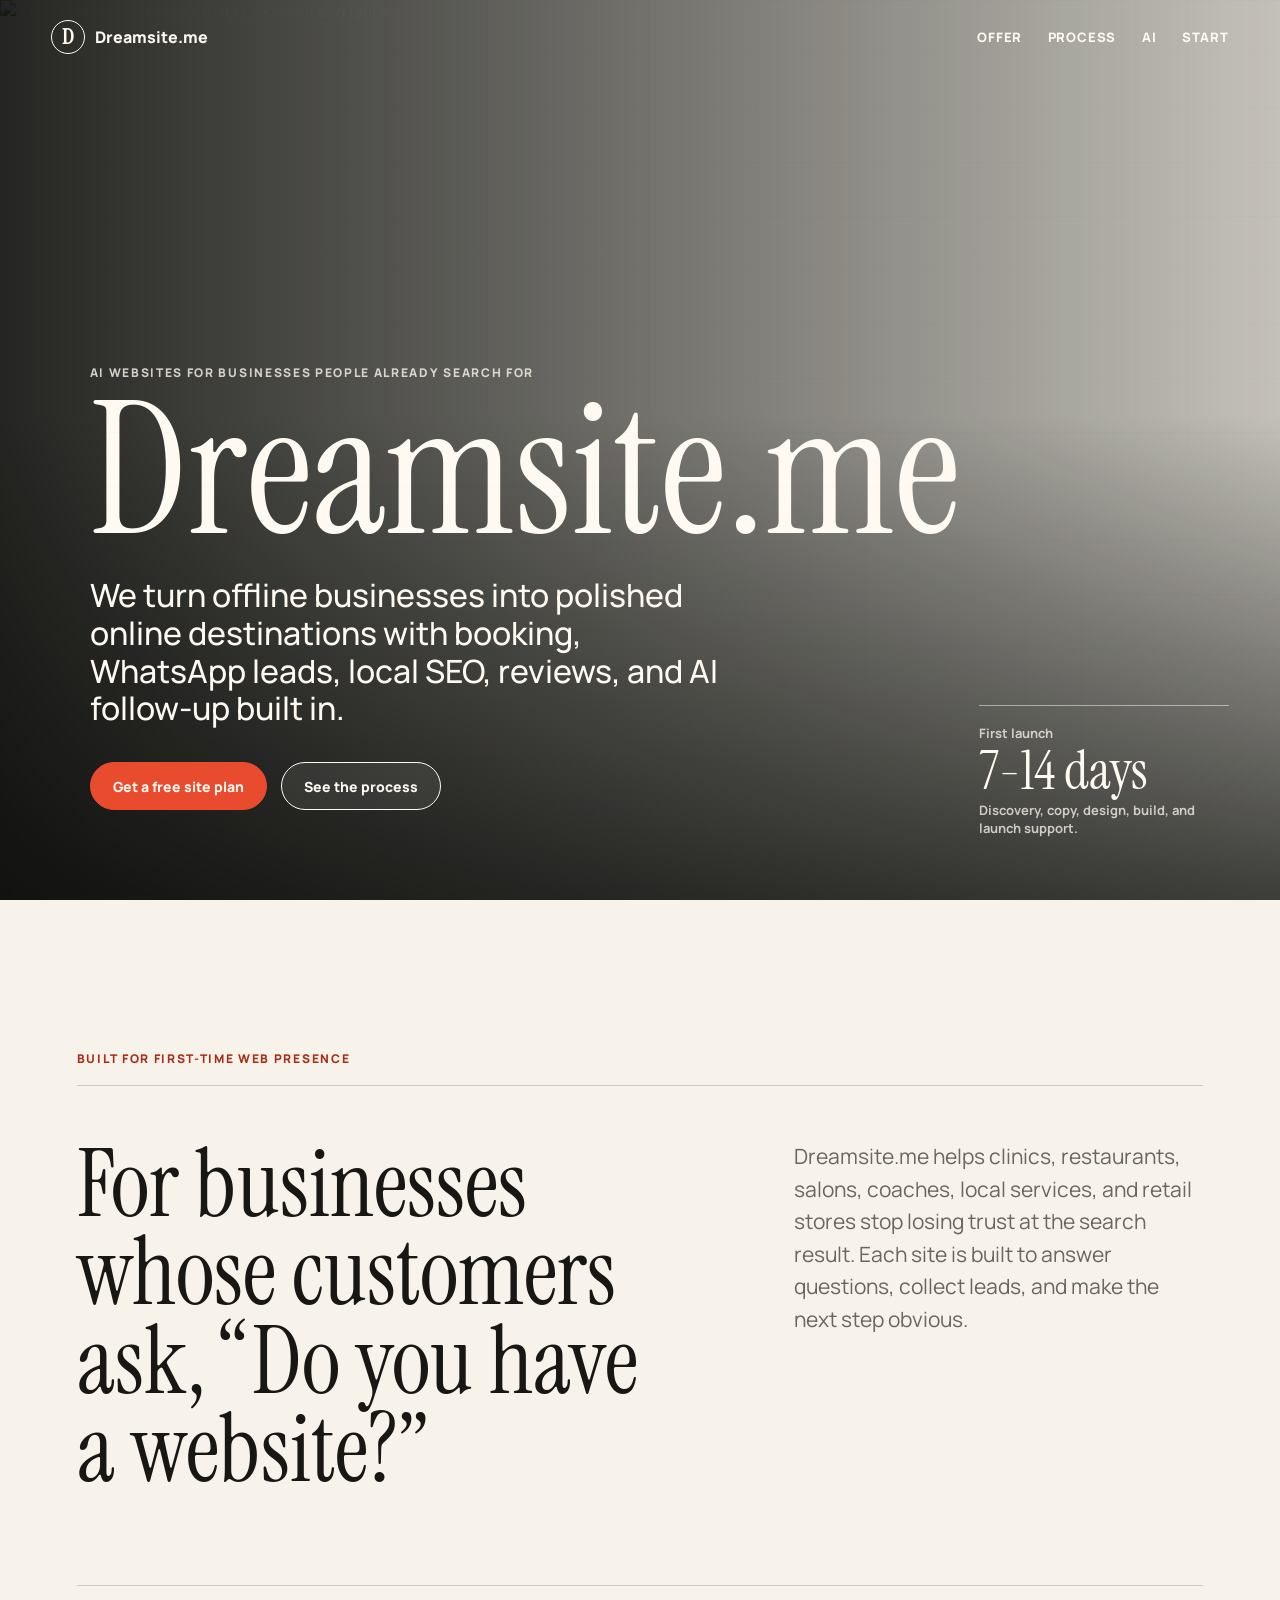
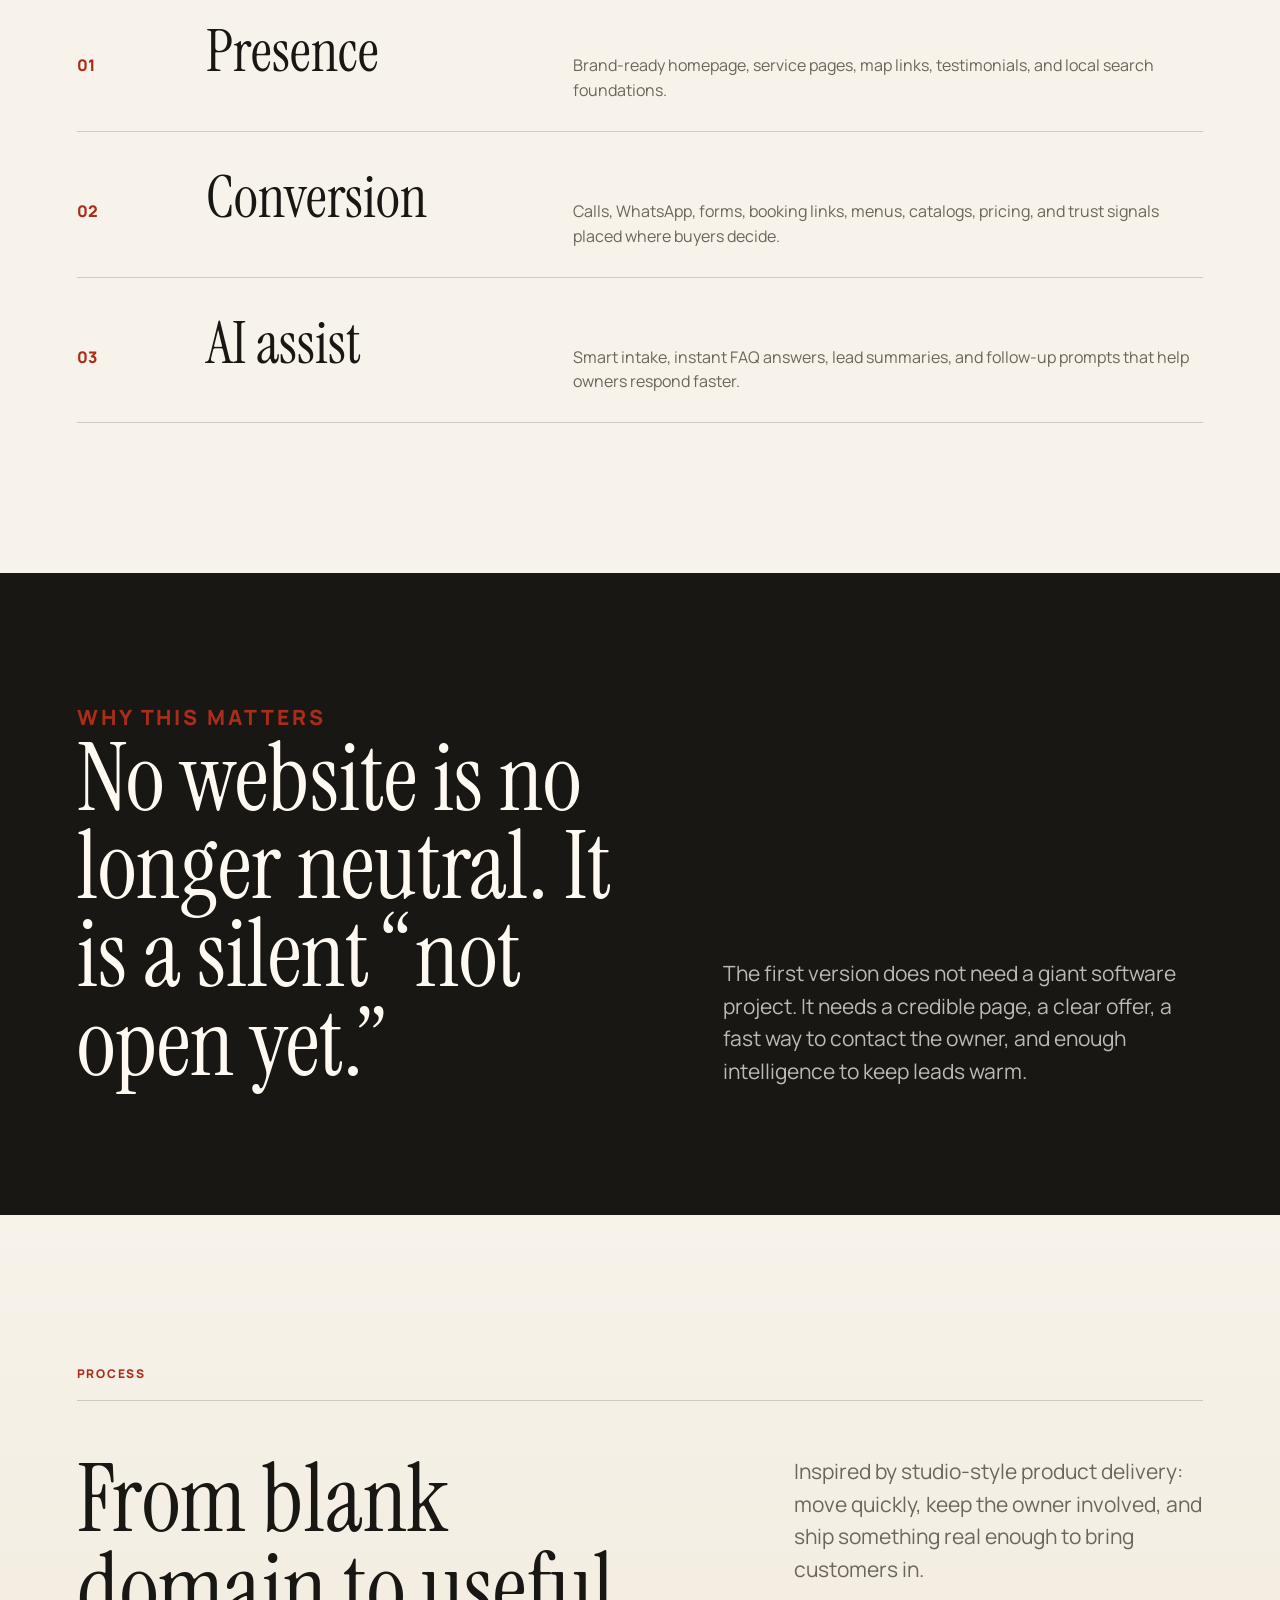
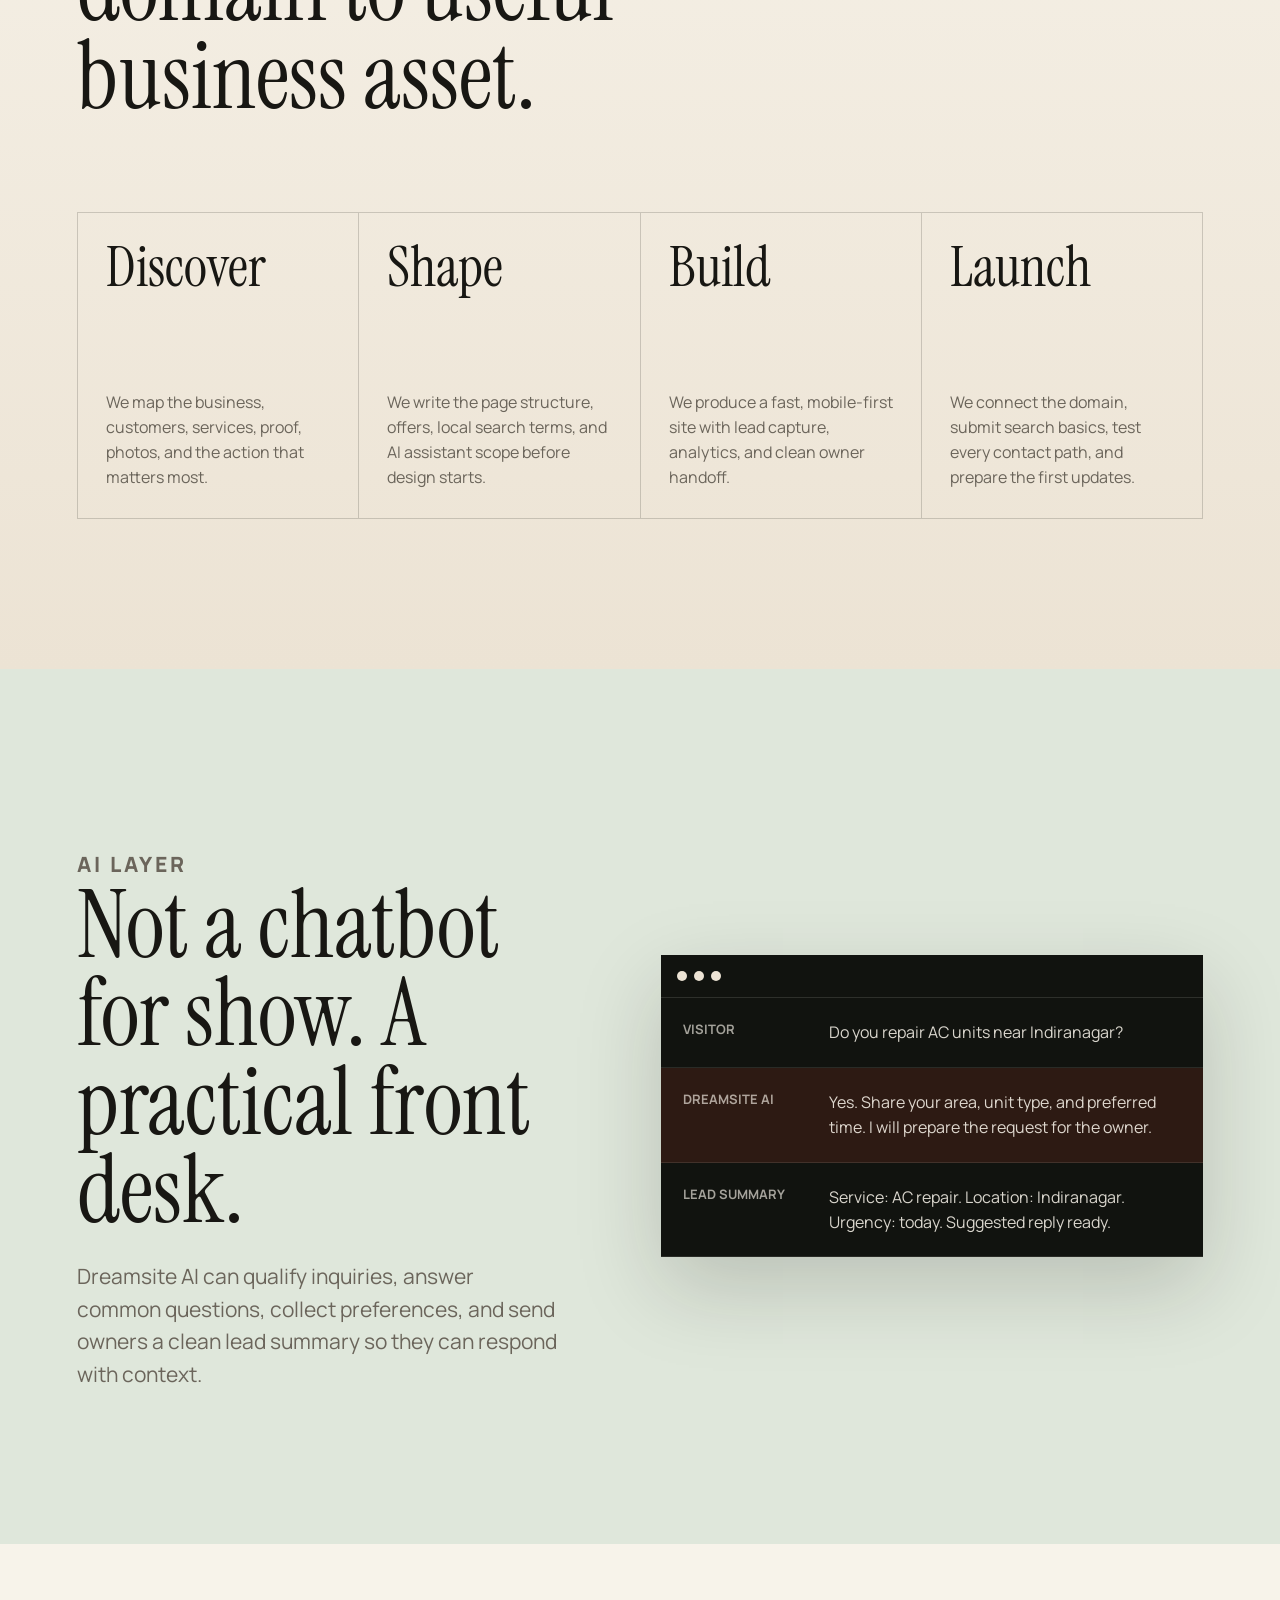
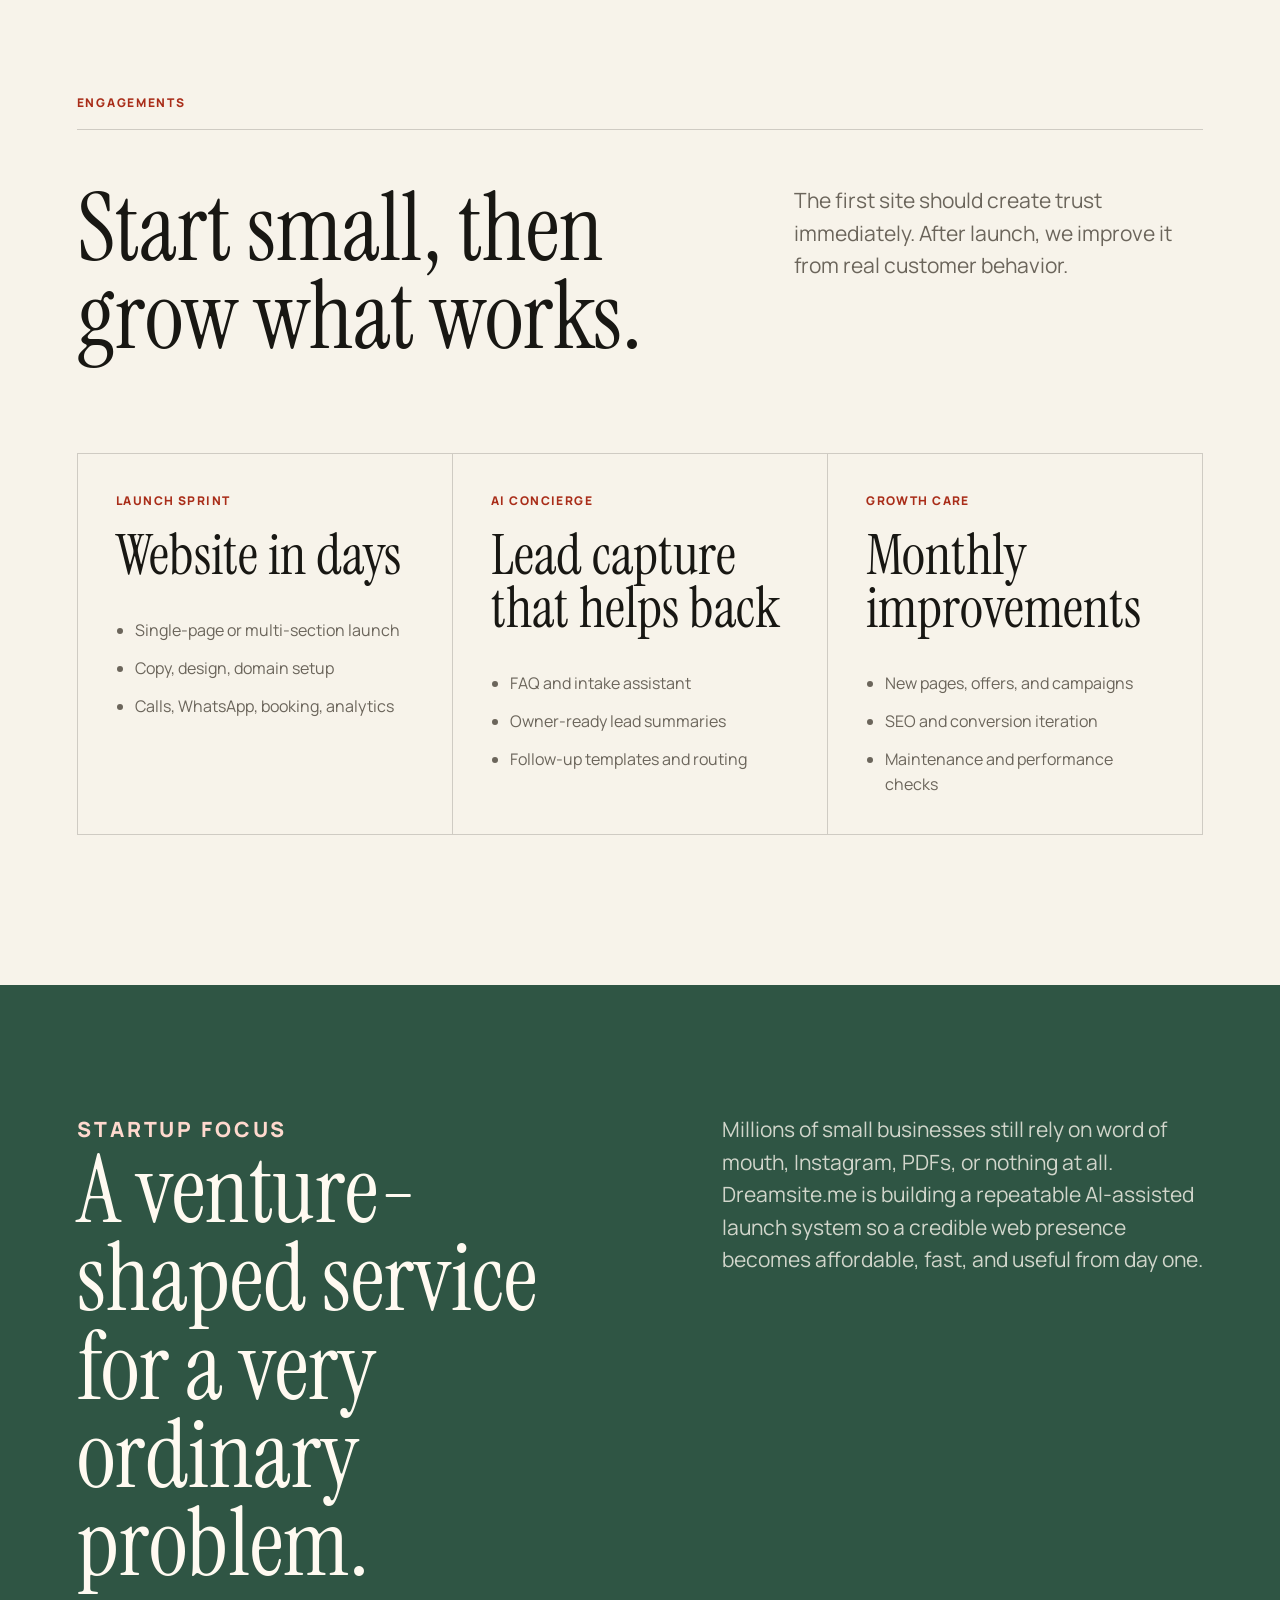
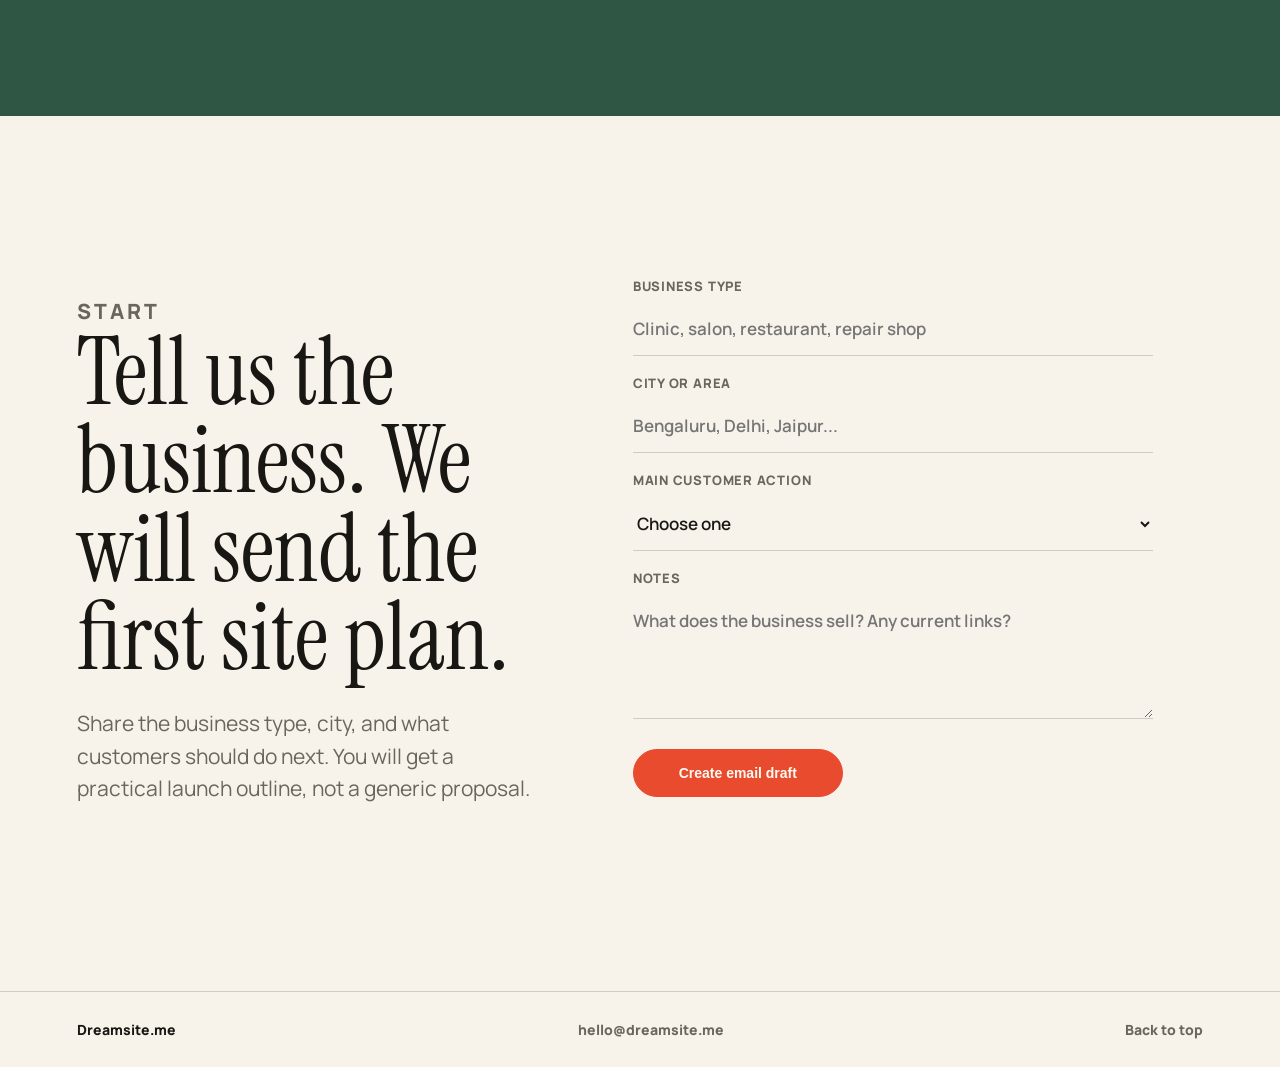
==== index.html @ f6f577bb "Launch Dreamsite landing page" ====
<!doctype html>
<html lang="en">
  <head>
    <meta charset="utf-8">
    <meta name="viewport" content="width=device-width, initial-scale=1">
    <title>Dreamsite.me | AI-powered websites for offline businesses</title>
    <meta
      name="description"
      content="Dreamsite.me builds AI-powered websites for businesses with no online presence: booking, WhatsApp leads, reviews, catalogs, local SEO, and smart follow-up."
    >
    <meta name="theme-color" content="#f7f3ea">
    <meta property="og:title" content="Dreamsite.me | AI-powered websites for offline businesses">
    <meta
      property="og:description"
      content="Launch a professional web presence with AI-assisted lead capture, local SEO, and conversion-ready pages."
    >
    <meta property="og:type" content="website">
    <meta property="og:url" content="https://dreamsite.me/">
    <link rel="canonical" href="https://dreamsite.me/">
    <link rel="preconnect" href="https://fonts.googleapis.com">
    <link rel="preconnect" href="https://fonts.gstatic.com" crossorigin>
    <link
      href="https://fonts.googleapis.com/css2?family=Instrument+Serif:ital@0;1&family=Manrope:wght@400;500;600;700;800&display=swap"
      rel="stylesheet"
    >
    <script>document.documentElement.classList.add("has-js");</script>
    <link rel="stylesheet" href="styles.css">
  </head>
  <body>
    <div class="scroll-meter" aria-hidden="true"></div>

    <header class="site-header" aria-label="Primary navigation">
      <a class="brand-mark" href="#top" aria-label="Dreamsite.me home">
        <span class="brand-symbol">D</span>
        <span>Dreamsite.me</span>
      </a>
      <nav class="nav-links" aria-label="Main">
        <a href="#offer">Offer</a>
        <a href="#process">Process</a>
        <a href="#ai">AI</a>
        <a href="#contact">Start</a>
      </nav>
    </header>

    <main id="top">
      <section class="hero" aria-labelledby="hero-title">
        <img
          class="hero-image"
          src="https://images.unsplash.com/photo-1556761175-b413da4baf72?auto=format&fit=crop&w=2200&q=82"
          alt="A business team reviewing work together at a table"
        >
        <div class="hero-shade" aria-hidden="true"></div>
        <div class="hero-content reveal">
          <p class="eyebrow">AI websites for businesses people already search for</p>
          <h1 id="hero-title">Dreamsite.me</h1>
          <p class="hero-copy">
            We turn offline businesses into polished online destinations with booking, WhatsApp leads,
            local SEO, reviews, and AI follow-up built in.
          </p>
          <div class="hero-actions" aria-label="Primary actions">
            <a class="button button-primary" href="#contact">Get a free site plan</a>
            <a class="button button-ghost" href="#process">See the process</a>
          </div>
        </div>
        <aside class="hero-note reveal" aria-label="Dreamsite launch promise">
          <span>First launch</span>
          <strong>7-14 days</strong>
          <small>Discovery, copy, design, build, and launch support.</small>
        </aside>
      </section>

      <section class="intro-section section-pad" id="offer" aria-labelledby="offer-title">
        <div class="section-kicker">Built for first-time web presence</div>
        <div class="split-copy">
          <h2 id="offer-title">For businesses whose customers ask, “Do you have a website?”</h2>
          <p>
            Dreamsite.me helps clinics, restaurants, salons, coaches, local services, and retail stores
            stop losing trust at the search result. Each site is built to answer questions, collect leads,
            and make the next step obvious.
          </p>
        </div>
        <div class="offer-list" aria-label="What Dreamsite ships">
          <article class="offer-row reveal">
            <span>01</span>
            <h3>Presence</h3>
            <p>Brand-ready homepage, service pages, map links, testimonials, and local search foundations.</p>
          </article>
          <article class="offer-row reveal">
            <span>02</span>
            <h3>Conversion</h3>
            <p>Calls, WhatsApp, forms, booking links, menus, catalogs, pricing, and trust signals placed where buyers decide.</p>
          </article>
          <article class="offer-row reveal">
            <span>03</span>
            <h3>AI assist</h3>
            <p>Smart intake, instant FAQ answers, lead summaries, and follow-up prompts that help owners respond faster.</p>
          </article>
        </div>
      </section>

      <section class="proof-band" aria-labelledby="proof-title">
        <div>
          <p class="eyebrow dark">Why this matters</p>
          <h2 id="proof-title">No website is no longer neutral. It is a silent “not open yet.”</h2>
        </div>
        <p>
          The first version does not need a giant software project. It needs a credible page,
          a clear offer, a fast way to contact the owner, and enough intelligence to keep leads warm.
        </p>
      </section>

      <section class="section-pad process-section" id="process" aria-labelledby="process-title">
        <div class="section-kicker">Process</div>
        <div class="split-copy">
          <h2 id="process-title">From blank domain to useful business asset.</h2>
          <p>
            Inspired by studio-style product delivery: move quickly, keep the owner involved,
            and ship something real enough to bring customers in.
          </p>
        </div>
        <ol class="process-list">
          <li class="reveal">
            <span>Discover</span>
            <p>We map the business, customers, services, proof, photos, and the action that matters most.</p>
          </li>
          <li class="reveal">
            <span>Shape</span>
            <p>We write the page structure, offers, local search terms, and AI assistant scope before design starts.</p>
          </li>
          <li class="reveal">
            <span>Build</span>
            <p>We produce a fast, mobile-first site with lead capture, analytics, and clean owner handoff.</p>
          </li>
          <li class="reveal">
            <span>Launch</span>
            <p>We connect the domain, submit search basics, test every contact path, and prepare the first updates.</p>
          </li>
        </ol>
      </section>

      <section class="ai-section" id="ai" aria-labelledby="ai-title">
        <div class="ai-copy reveal">
          <p class="section-kicker">AI layer</p>
          <h2 id="ai-title">Not a chatbot for show. A practical front desk.</h2>
          <p>
            Dreamsite AI can qualify inquiries, answer common questions, collect preferences,
            and send owners a clean lead summary so they can respond with context.
          </p>
        </div>
        <div class="console reveal" aria-label="Example AI intake transcript">
          <div class="console-top">
            <span></span>
            <span></span>
            <span></span>
          </div>
          <div class="console-line">
            <b>Visitor</b>
            <p>Do you repair AC units near Indiranagar?</p>
          </div>
          <div class="console-line accent">
            <b>Dreamsite AI</b>
            <p>Yes. Share your area, unit type, and preferred time. I will prepare the request for the owner.</p>
          </div>
          <div class="console-line">
            <b>Lead summary</b>
            <p>Service: AC repair. Location: Indiranagar. Urgency: today. Suggested reply ready.</p>
          </div>
        </div>
      </section>

      <section class="section-pad plans-section" aria-labelledby="plans-title">
        <div class="section-kicker">Engagements</div>
        <div class="split-copy">
          <h2 id="plans-title">Start small, then grow what works.</h2>
          <p>
            The first site should create trust immediately. After launch, we improve it from real customer behavior.
          </p>
        </div>
        <div class="plan-rails">
          <article class="plan reveal">
            <p>Launch Sprint</p>
            <h3>Website in days</h3>
            <ul>
              <li>Single-page or multi-section launch</li>
              <li>Copy, design, domain setup</li>
              <li>Calls, WhatsApp, booking, analytics</li>
            </ul>
          </article>
          <article class="plan reveal">
            <p>AI Concierge</p>
            <h3>Lead capture that helps back</h3>
            <ul>
              <li>FAQ and intake assistant</li>
              <li>Owner-ready lead summaries</li>
              <li>Follow-up templates and routing</li>
            </ul>
          </article>
          <article class="plan reveal">
            <p>Growth Care</p>
            <h3>Monthly improvements</h3>
            <ul>
              <li>New pages, offers, and campaigns</li>
              <li>SEO and conversion iteration</li>
              <li>Maintenance and performance checks</li>
            </ul>
          </article>
        </div>
      </section>

      <section class="founder-note" aria-labelledby="founder-title">
        <div>
          <p class="section-kicker">Startup focus</p>
          <h2 id="founder-title">A venture-shaped service for a very ordinary problem.</h2>
        </div>
        <p>
          Millions of small businesses still rely on word of mouth, Instagram, PDFs, or nothing at all.
          Dreamsite.me is building a repeatable AI-assisted launch system so a credible web presence becomes
          affordable, fast, and useful from day one.
        </p>
      </section>

      <section class="contact-section" id="contact" aria-labelledby="contact-title">
        <div class="contact-copy reveal">
          <p class="section-kicker">Start</p>
          <h2 id="contact-title">Tell us the business. We will send the first site plan.</h2>
          <p>
            Share the business type, city, and what customers should do next. You will get a practical launch outline,
            not a generic proposal.
          </p>
        </div>
        <form class="lead-form reveal" id="lead-form">
          <label>
            Business type
            <input name="business" type="text" placeholder="Clinic, salon, restaurant, repair shop" required>
          </label>
          <label>
            City or area
            <input name="location" type="text" placeholder="Bengaluru, Delhi, Jaipur..." required>
          </label>
          <label>
            Main customer action
            <select name="action" required>
              <option value="">Choose one</option>
              <option>Call the business</option>
              <option>Send a WhatsApp inquiry</option>
              <option>Book an appointment</option>
              <option>Browse products or menu</option>
              <option>Ask questions through AI intake</option>
            </select>
          </label>
          <label>
            Notes
            <textarea name="notes" rows="4" placeholder="What does the business sell? Any current links?"></textarea>
          </label>
          <button class="button button-primary" type="submit">Create email draft</button>
          <p class="form-note" id="form-note" role="status" aria-live="polite"></p>
        </form>
      </section>
    </main>

    <footer class="site-footer">
      <p>Dreamsite.me</p>
      <a href="mailto:hello@dreamsite.me">hello@dreamsite.me</a>
      <a href="#top">Back to top</a>
    </footer>

    <script type="application/ld+json">
      {
        "@context": "https://schema.org",
        "@type": "ProfessionalService",
        "name": "Dreamsite.me",
        "url": "https://dreamsite.me/",
        "description": "AI-powered websites for businesses with no online presence.",
        "areaServed": "Worldwide",
        "serviceType": "Website design, AI lead capture, local SEO"
      }
    </script>
    <script src="script.js"></script>
  </body>
</html>
---- styles.css ----
:root {
  --paper: #f7f3ea;
  --paper-deep: #ece3d4;
  --ink: #181713;
  --muted: #6b655b;
  --line: rgba(24, 23, 19, 0.18);
  --accent: #e94b2f;
  --accent-dark: #a92d19;
  --moss: #2f5544;
  --white: #fffaf1;
  --shadow: 0 30px 80px rgba(24, 23, 19, 0.18);
  --serif: "Instrument Serif", Georgia, serif;
  --sans: "Manrope", "Avenir Next", sans-serif;
}

* {
  box-sizing: border-box;
}

html {
  scroll-behavior: smooth;
}

body {
  margin: 0;
  background: var(--paper);
  color: var(--ink);
  font-family: var(--sans);
  overflow-x: hidden;
}

body::before {
  position: fixed;
  inset: 0;
  z-index: 20;
  pointer-events: none;
  content: "";
  opacity: 0.12;
  background-image:
    linear-gradient(rgba(24, 23, 19, 0.12) 1px, transparent 1px),
    linear-gradient(90deg, rgba(24, 23, 19, 0.08) 1px, transparent 1px);
  background-size: 54px 54px;
  mix-blend-mode: multiply;
}

a {
  color: inherit;
  text-decoration: none;
}

img {
  display: block;
  max-width: 100%;
}

.scroll-meter {
  position: fixed;
  top: 0;
  left: 0;
  z-index: 40;
  width: 0%;
  height: 3px;
  background: var(--accent);
}

.site-header {
  position: fixed;
  top: 0;
  left: 0;
  right: 0;
  z-index: 30;
  display: flex;
  align-items: center;
  justify-content: space-between;
  gap: 24px;
  padding: 20px clamp(18px, 4vw, 54px);
  color: var(--white);
  transition: background 220ms ease, color 220ms ease, box-shadow 220ms ease;
}

.site-header.is-solid {
  color: var(--ink);
  background: rgba(247, 243, 234, 0.88);
  box-shadow: 0 16px 50px rgba(24, 23, 19, 0.08);
  backdrop-filter: blur(18px);
}

.brand-mark,
.nav-links {
  display: flex;
  align-items: center;
}

.brand-mark {
  gap: 10px;
  font-weight: 800;
}

.brand-symbol {
  display: grid;
  width: 34px;
  height: 34px;
  place-items: center;
  border: 1px solid currentColor;
  border-radius: 50%;
  font-family: var(--serif);
  font-size: 22px;
  line-height: 1;
}

.nav-links {
  gap: clamp(14px, 2vw, 28px);
  font-size: 13px;
  font-weight: 800;
  letter-spacing: 0.06em;
  text-transform: uppercase;
}

.nav-links a {
  position: relative;
}

.nav-links a::after {
  position: absolute;
  left: 0;
  bottom: -7px;
  width: 100%;
  height: 1px;
  content: "";
  background: currentColor;
  transform: scaleX(0);
  transform-origin: right;
  transition: transform 180ms ease;
}

.nav-links a:hover::after {
  transform: scaleX(1);
  transform-origin: left;
}

.hero {
  position: relative;
  min-height: 100svh;
  display: grid;
  align-items: end;
  overflow: hidden;
  color: var(--white);
  isolation: isolate;
}

.hero-image,
.hero-shade {
  position: absolute;
  inset: 0;
  width: 100%;
  height: 100%;
}

.hero-image {
  z-index: -3;
  object-fit: cover;
  filter: saturate(0.82) contrast(1.05);
  transform: scale(1.04);
  animation: imageSettle 1400ms ease-out forwards;
}

.hero-shade {
  z-index: -2;
  background:
    linear-gradient(90deg, rgba(10, 11, 9, 0.88) 0%, rgba(10, 11, 9, 0.62) 37%, rgba(10, 11, 9, 0.15) 100%),
    linear-gradient(0deg, rgba(10, 11, 9, 0.75) 0%, rgba(10, 11, 9, 0.08) 54%);
}

.hero-content {
  width: min(760px, calc(100% - 36px));
  margin: 0 0 clamp(56px, 10vh, 112px) clamp(18px, 7vw, 92px);
  padding-top: 96px;
}

.eyebrow,
.section-kicker {
  margin: 0 0 18px;
  font-size: 12px;
  font-weight: 800;
  letter-spacing: 0.14em;
  text-transform: uppercase;
}

.eyebrow {
  color: rgba(255, 250, 241, 0.78);
}

.eyebrow.dark,
.section-kicker {
  color: var(--accent-dark);
}

.hero h1 {
  margin: 0;
  font-family: var(--serif);
  font-size: 11.5rem;
  font-weight: 400;
  line-height: 0.78;
}

.hero-copy {
  max-width: 650px;
  margin: 34px 0 0;
  font-size: 2rem;
  font-weight: 500;
  line-height: 1.18;
}

.hero-actions {
  display: flex;
  flex-wrap: wrap;
  gap: 14px;
  margin-top: 34px;
}

.button {
  display: inline-flex;
  min-height: 48px;
  align-items: center;
  justify-content: center;
  border-radius: 999px;
  padding: 0 22px;
  border: 1px solid currentColor;
  font-size: 14px;
  font-weight: 900;
  transition: transform 180ms ease, background 180ms ease, color 180ms ease;
}

.button:hover {
  transform: translateY(-2px);
}

.button-primary {
  border-color: var(--accent);
  background: var(--accent);
  color: var(--white);
}

.button-ghost {
  color: var(--white);
  background: rgba(255, 250, 241, 0.08);
  backdrop-filter: blur(8px);
}

.hero-note {
  position: absolute;
  right: clamp(18px, 4vw, 54px);
  bottom: clamp(18px, 7vh, 68px);
  width: min(250px, calc(100% - 36px));
  border-top: 1px solid rgba(255, 250, 241, 0.5);
  padding-top: 18px;
}

.hero-note span,
.hero-note small {
  display: block;
  color: rgba(255, 250, 241, 0.74);
  font-size: 13px;
  font-weight: 700;
}

.hero-note strong {
  display: block;
  margin: 5px 0;
  font-family: var(--serif);
  font-size: 54px;
  font-weight: 400;
  line-height: 0.9;
}

.section-pad {
  padding: clamp(78px, 12vw, 150px) clamp(18px, 6vw, 86px);
}

.split-copy {
  display: grid;
  grid-template-columns: minmax(0, 1.08fr) minmax(280px, 0.72fr);
  gap: clamp(32px, 8vw, 104px);
  align-items: start;
  border-top: 1px solid var(--line);
  padding-top: clamp(28px, 5vw, 54px);
}

.split-copy h2,
.proof-band h2,
.ai-section h2,
.founder-note h2,
.contact-section h2 {
  margin: 0;
  font-family: var(--serif);
  font-size: 5.875rem;
  font-weight: 400;
  line-height: 0.94;
}

.split-copy p,
.proof-band p,
.ai-copy p,
.founder-note p,
.contact-copy p {
  margin: 0;
  color: var(--muted);
  font-size: 1.3125rem;
  line-height: 1.55;
}

.offer-list {
  margin-top: clamp(54px, 8vw, 92px);
  border-top: 1px solid var(--line);
}

.offer-row {
  display: grid;
  grid-template-columns: 78px minmax(180px, 0.5fr) minmax(280px, 1fr);
  gap: clamp(18px, 4vw, 60px);
  align-items: baseline;
  border-bottom: 1px solid var(--line);
  padding: 28px 0;
}

.offer-row span {
  color: var(--accent-dark);
  font-weight: 900;
}

.offer-row h3 {
  margin: 0;
  font-family: var(--serif);
  font-size: 3.625rem;
  font-weight: 400;
}

.offer-row p,
.process-list p,
.plan li,
.console-line p {
  margin: 0;
  color: var(--muted);
  line-height: 1.55;
}

.proof-band {
  display: grid;
  grid-template-columns: minmax(0, 1fr) minmax(280px, 480px);
  gap: clamp(32px, 8vw, 120px);
  align-items: end;
  padding: clamp(70px, 10vw, 130px) clamp(18px, 6vw, 86px);
  background: var(--ink);
  color: var(--white);
}

.proof-band p {
  color: rgba(255, 250, 241, 0.72);
}

.process-section {
  background: linear-gradient(180deg, var(--paper) 0%, var(--paper-deep) 100%);
}

.process-list {
  display: grid;
  grid-template-columns: repeat(4, minmax(0, 1fr));
  gap: 0;
  margin: clamp(54px, 8vw, 92px) 0 0;
  padding: 0;
  list-style: none;
  border-top: 1px solid var(--line);
  border-left: 1px solid var(--line);
}

.process-list li {
  min-height: 300px;
  padding: 28px;
  border-right: 1px solid var(--line);
  border-bottom: 1px solid var(--line);
}

.process-list span {
  display: block;
  margin-bottom: 96px;
  font-family: var(--serif);
  font-size: 3.5rem;
  line-height: 0.95;
}

.ai-section {
  display: grid;
  grid-template-columns: minmax(0, 0.8fr) minmax(320px, 0.9fr);
  gap: clamp(34px, 8vw, 112px);
  align-items: center;
  padding: clamp(74px, 12vw, 160px) clamp(18px, 6vw, 86px);
  background: #dfe7db;
}

.ai-copy p {
  margin-top: 26px;
}

.console {
  background: #11130f;
  color: var(--white);
  box-shadow: var(--shadow);
}

.console-top {
  display: flex;
  gap: 7px;
  padding: 16px;
  border-bottom: 1px solid rgba(255, 250, 241, 0.12);
}

.console-top span {
  width: 10px;
  height: 10px;
  border-radius: 50%;
  background: var(--paper-deep);
}

.console-line {
  display: grid;
  grid-template-columns: 128px minmax(0, 1fr);
  gap: 18px;
  padding: 22px;
  border-bottom: 1px solid rgba(255, 250, 241, 0.1);
}

.console-line b {
  color: rgba(255, 250, 241, 0.62);
  font-size: 13px;
  text-transform: uppercase;
}

.console-line p {
  color: rgba(255, 250, 241, 0.84);
}

.console-line.accent {
  background: rgba(233, 75, 47, 0.13);
}

.plan-rails {
  display: grid;
  grid-template-columns: repeat(3, minmax(0, 1fr));
  gap: 0;
  margin-top: clamp(54px, 8vw, 92px);
  border-top: 1px solid var(--line);
  border-left: 1px solid var(--line);
}

.plan {
  min-height: 360px;
  padding: clamp(24px, 4vw, 38px);
  border-right: 1px solid var(--line);
  border-bottom: 1px solid var(--line);
}

.plan p {
  margin: 0 0 20px;
  color: var(--accent-dark);
  font-size: 12px;
  font-weight: 900;
  letter-spacing: 0.12em;
  text-transform: uppercase;
}

.plan h3 {
  margin: 0 0 36px;
  font-family: var(--serif);
  font-size: 3.5rem;
  font-weight: 400;
  line-height: 0.95;
}

.plan ul {
  display: grid;
  gap: 13px;
  margin: 0;
  padding-left: 19px;
}

.founder-note {
  display: grid;
  grid-template-columns: minmax(0, 0.9fr) minmax(280px, 0.78fr);
  gap: clamp(32px, 7vw, 96px);
  padding: clamp(70px, 10vw, 130px) clamp(18px, 6vw, 86px);
  background: var(--moss);
  color: var(--white);
}

.founder-note .section-kicker {
  color: #ffd9ce;
}

.founder-note p {
  color: rgba(255, 250, 241, 0.78);
}

.contact-section {
  display: grid;
  grid-template-columns: minmax(0, 0.9fr) minmax(320px, 520px);
  gap: clamp(34px, 8vw, 112px);
  padding: clamp(78px, 12vw, 160px) clamp(18px, 6vw, 86px);
}

.contact-copy p {
  margin-top: 26px;
}

.lead-form {
  display: grid;
  gap: 18px;
  padding-top: 8px;
}

.lead-form label {
  display: grid;
  gap: 8px;
  color: var(--muted);
  font-size: 13px;
  font-weight: 900;
  letter-spacing: 0.06em;
  text-transform: uppercase;
}

.lead-form input,
.lead-form select,
.lead-form textarea {
  width: 100%;
  border: 0;
  border-bottom: 1px solid var(--line);
  border-radius: 0;
  padding: 14px 0;
  background: transparent;
  color: var(--ink);
  font: 600 17px/1.4 var(--sans);
  outline: none;
  transition: border-color 160ms ease;
}

.lead-form textarea {
  resize: vertical;
}

.lead-form input:focus,
.lead-form select:focus,
.lead-form textarea:focus {
  border-color: var(--accent);
}

.lead-form .button {
  width: fit-content;
  min-width: 210px;
  margin-top: 12px;
  cursor: pointer;
}

.form-note {
  min-height: 22px;
  margin: 0;
  color: var(--accent-dark);
  font-size: 14px;
  font-weight: 800;
}

.site-footer {
  display: flex;
  flex-wrap: wrap;
  justify-content: space-between;
  gap: 18px;
  padding: 28px clamp(18px, 6vw, 86px);
  border-top: 1px solid var(--line);
  color: var(--muted);
  font-size: 14px;
  font-weight: 800;
}

.site-footer p {
  margin: 0;
  color: var(--ink);
}

.reveal {
  opacity: 1;
  transform: none;
}

.has-js .reveal {
  opacity: 0;
  transform: translateY(24px);
  transition: opacity 700ms ease, transform 700ms ease;
}

.has-js .reveal.is-visible {
  opacity: 1;
  transform: translateY(0);
}

.has-js .hero .reveal {
  opacity: 1;
  transform: none;
}

@keyframes imageSettle {
  to {
    transform: scale(1);
  }
}

@media (max-width: 980px) {
  .nav-links {
    display: none;
  }

  .hero {
    min-height: 760px;
  }

  .hero h1 {
    font-size: 8rem;
  }

  .hero-copy {
    font-size: 1.65rem;
  }

  .hero-content {
    margin-right: 18px;
    margin-bottom: 210px;
  }

  .hero-note {
    left: 18px;
    right: auto;
  }

  .split-copy,
  .proof-band,
  .ai-section,
  .founder-note,
  .contact-section {
    grid-template-columns: 1fr;
  }

  .offer-row {
    grid-template-columns: 52px 1fr;
  }

  .offer-row p {
    grid-column: 2;
  }

  .process-list,
  .plan-rails {
    grid-template-columns: 1fr 1fr;
  }

  .split-copy h2,
  .proof-band h2,
  .ai-section h2,
  .founder-note h2,
  .contact-section h2 {
    font-size: 4.75rem;
  }
}

@media (max-width: 640px) {
  .site-header {
    padding: 16px 18px;
  }

  .brand-mark {
    font-size: 14px;
  }

  .hero {
    min-height: 720px;
  }

  .hero h1 {
    font-size: 3.9rem;
    line-height: 0.86;
  }

  .hero-copy {
    font-size: 1.28rem;
  }

  .button {
    width: 100%;
  }

  .split-copy h2,
  .proof-band h2,
  .ai-section h2,
  .founder-note h2,
  .contact-section h2 {
    font-size: 3.7rem;
  }

  .offer-row,
  .process-list,
  .plan-rails,
  .console-line {
    grid-template-columns: 1fr;
  }

  .offer-row p {
    grid-column: auto;
  }

  .process-list span {
    margin-bottom: 44px;
  }

  .process-list li,
  .plan {
    min-height: auto;
  }

  .offer-row h3,
  .process-list span,
  .plan h3 {
    font-size: 2.75rem;
  }
}

@media (max-width: 380px) {
  .hero h1 {
    font-size: 3.5rem;
  }

  .split-copy h2,
  .proof-band h2,
  .ai-section h2,
  .founder-note h2,
  .contact-section h2 {
    font-size: 3.25rem;
  }
}

@media (prefers-reduced-motion: reduce) {
  *,
  *::before,
  *::after {
    scroll-behavior: auto !important;
    animation-duration: 0.01ms !important;
    animation-iteration-count: 1 !important;
    transition-duration: 0.01ms !important;
  }

  .reveal {
    opacity: 1;
    transform: none;
  }
}
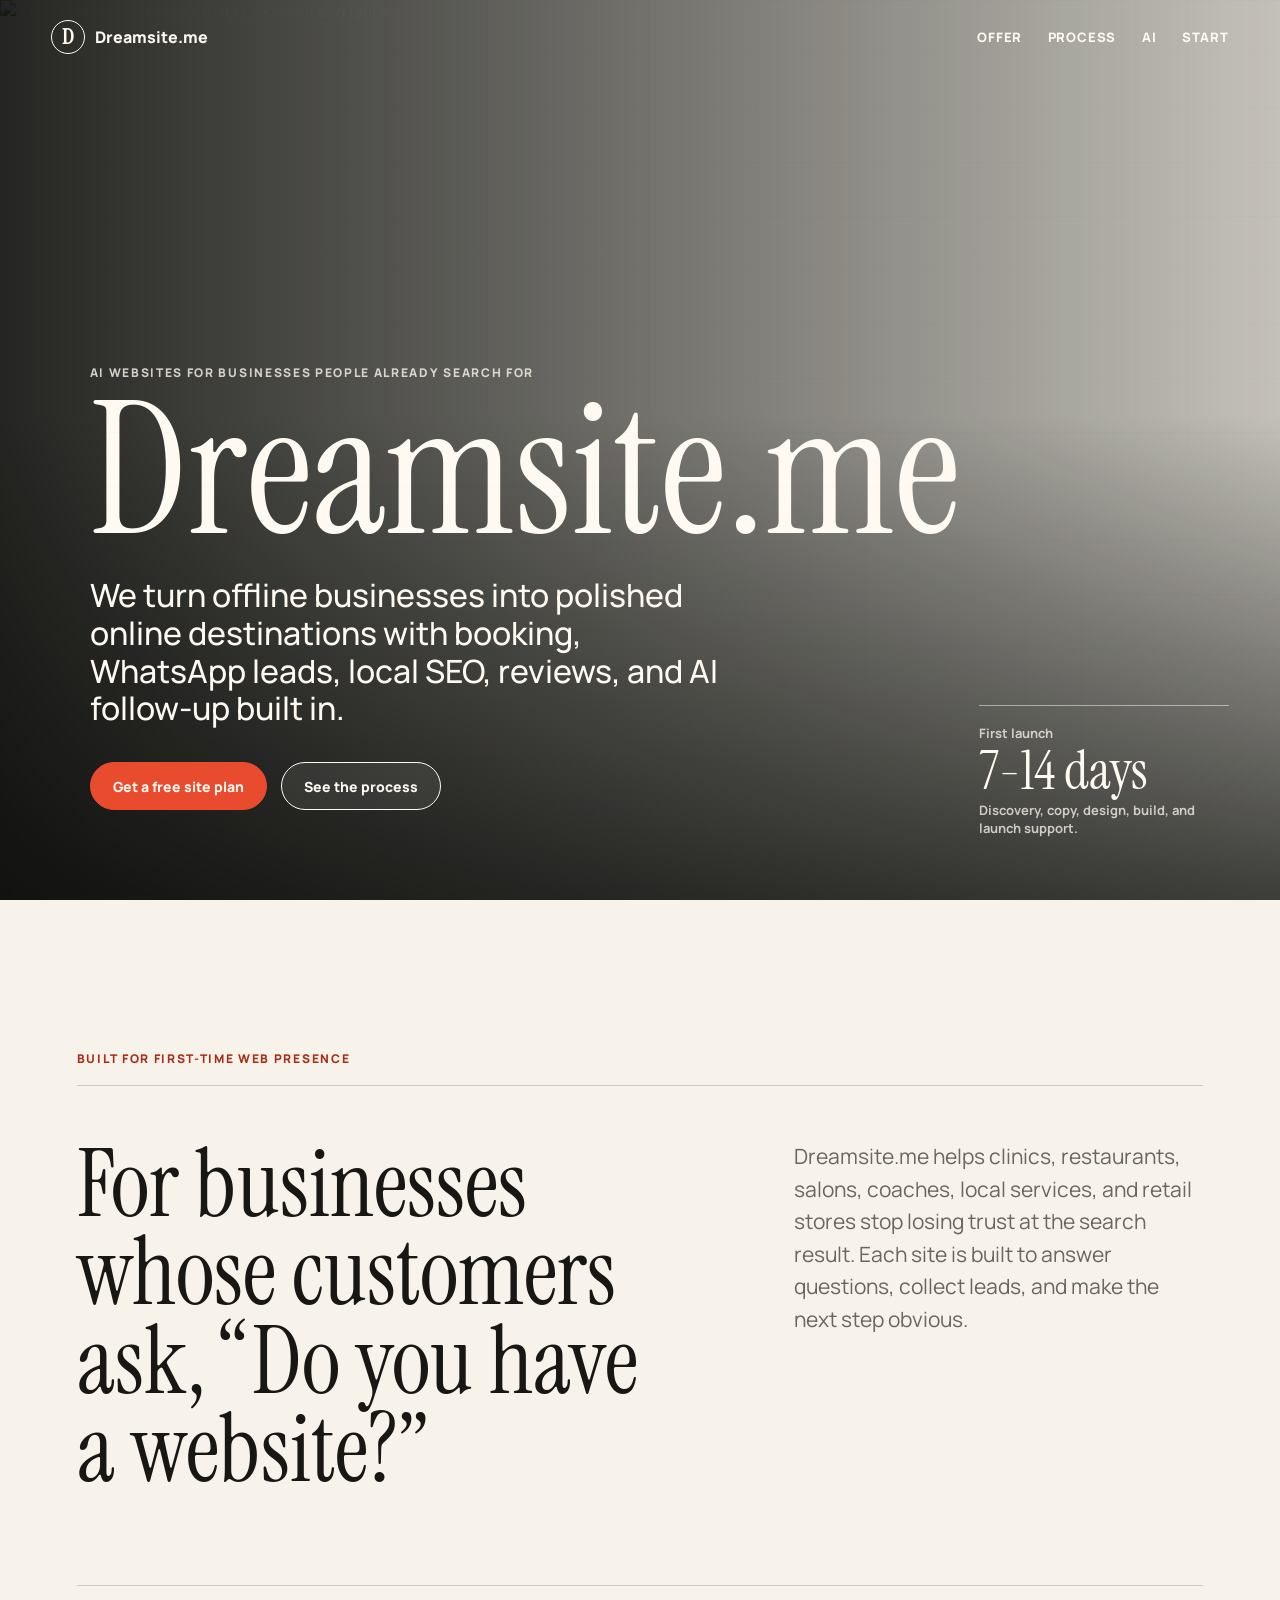
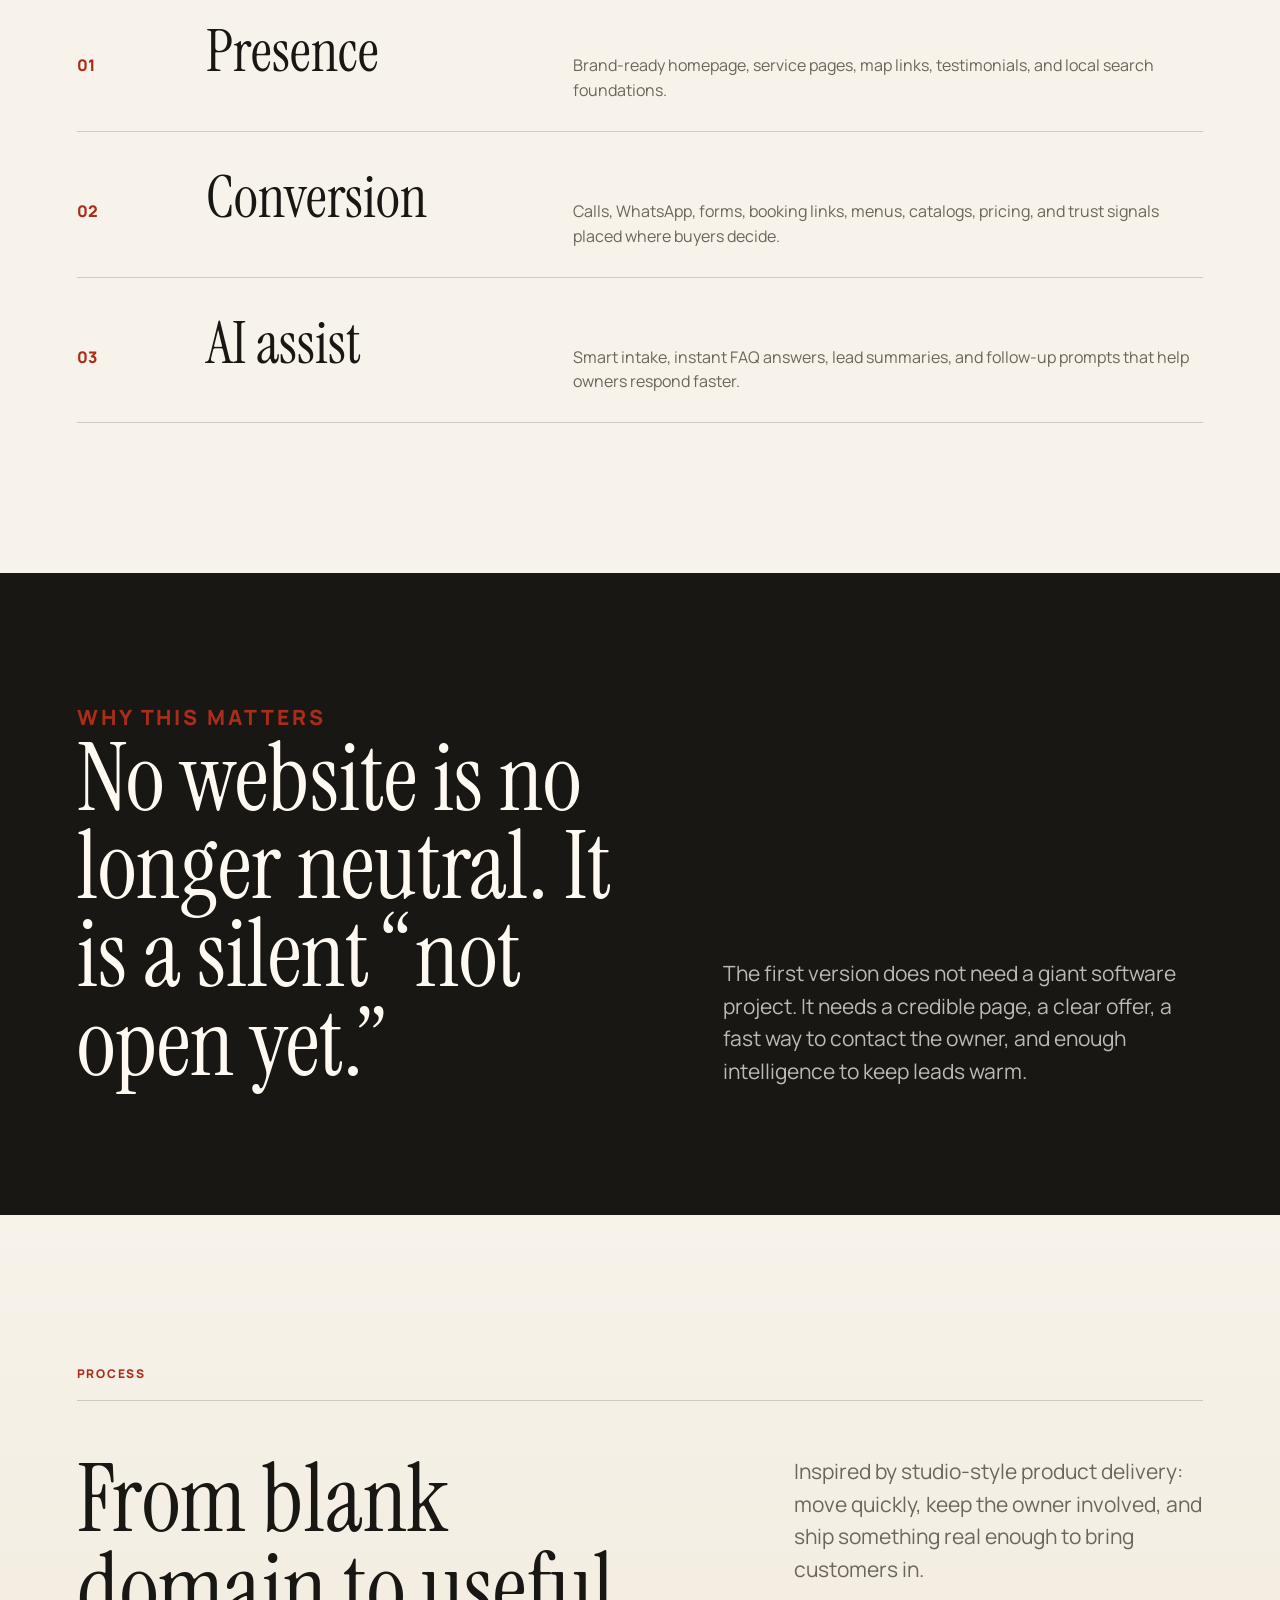
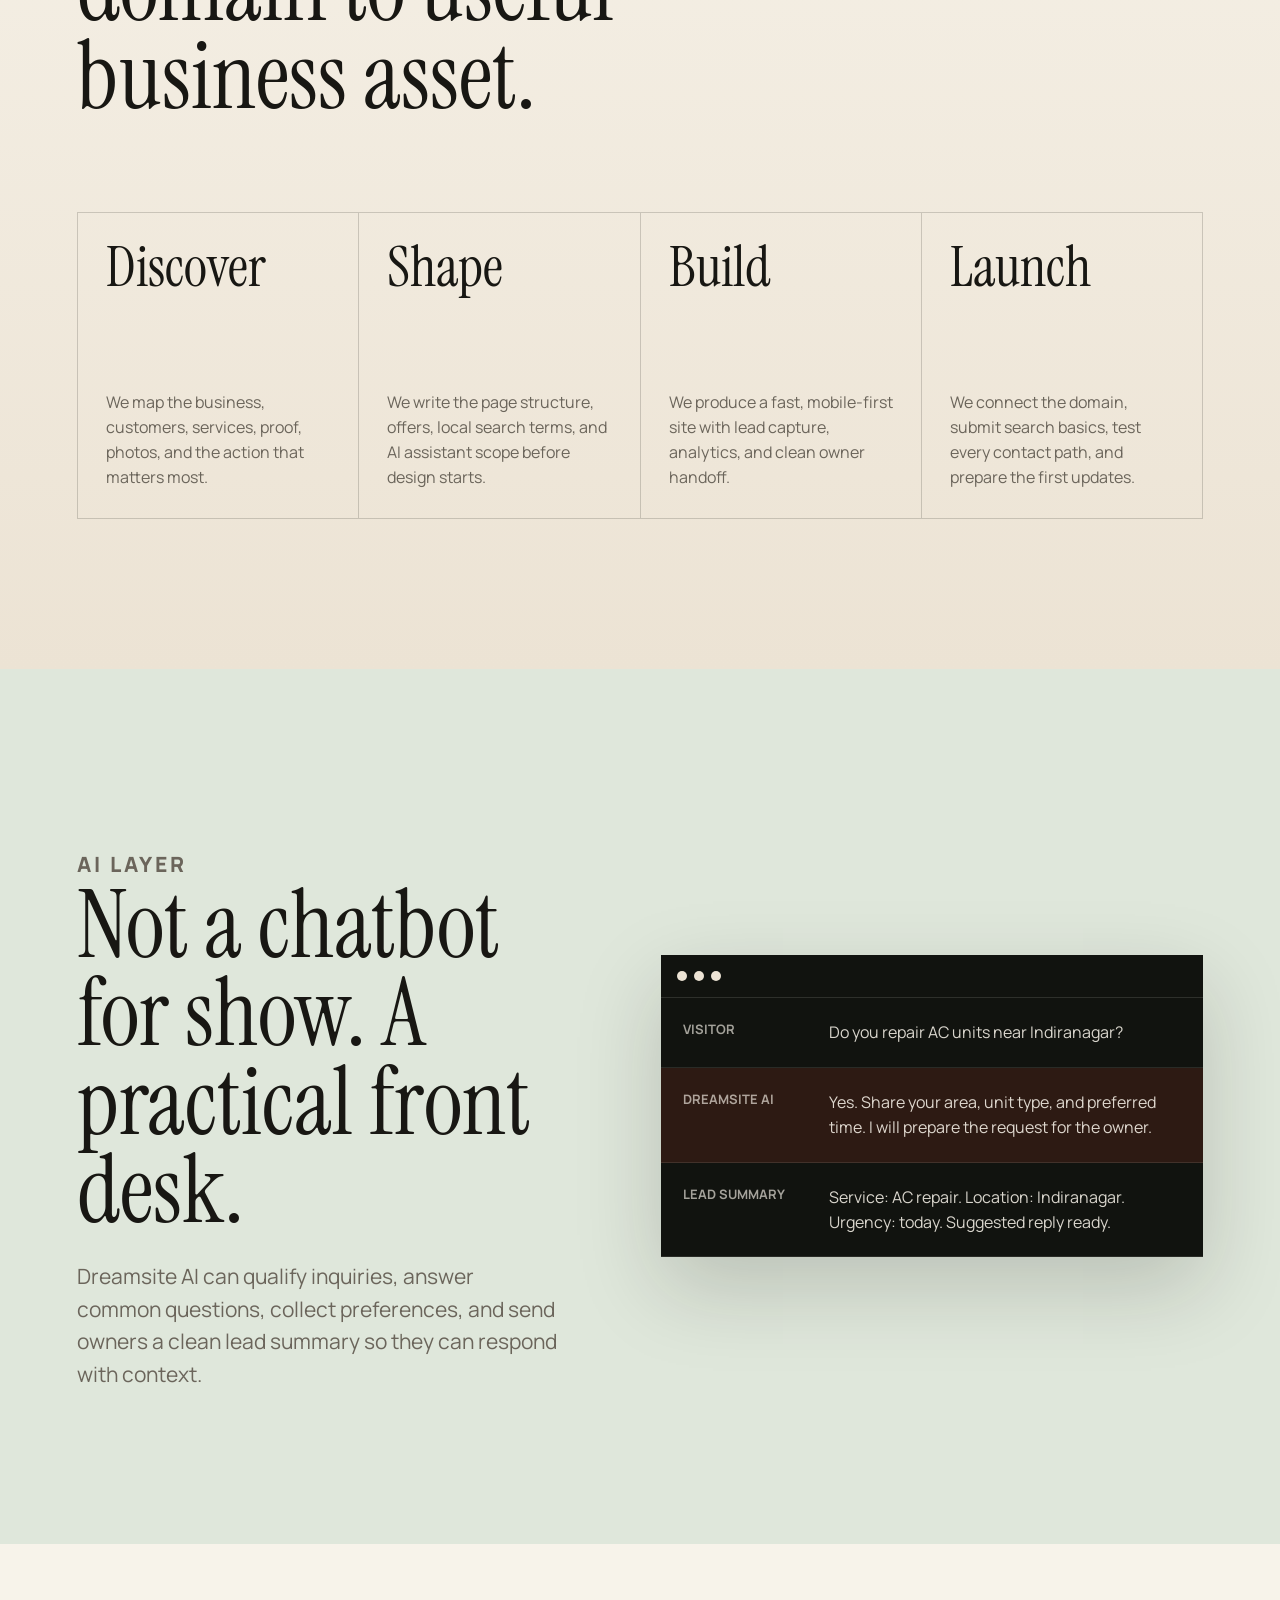
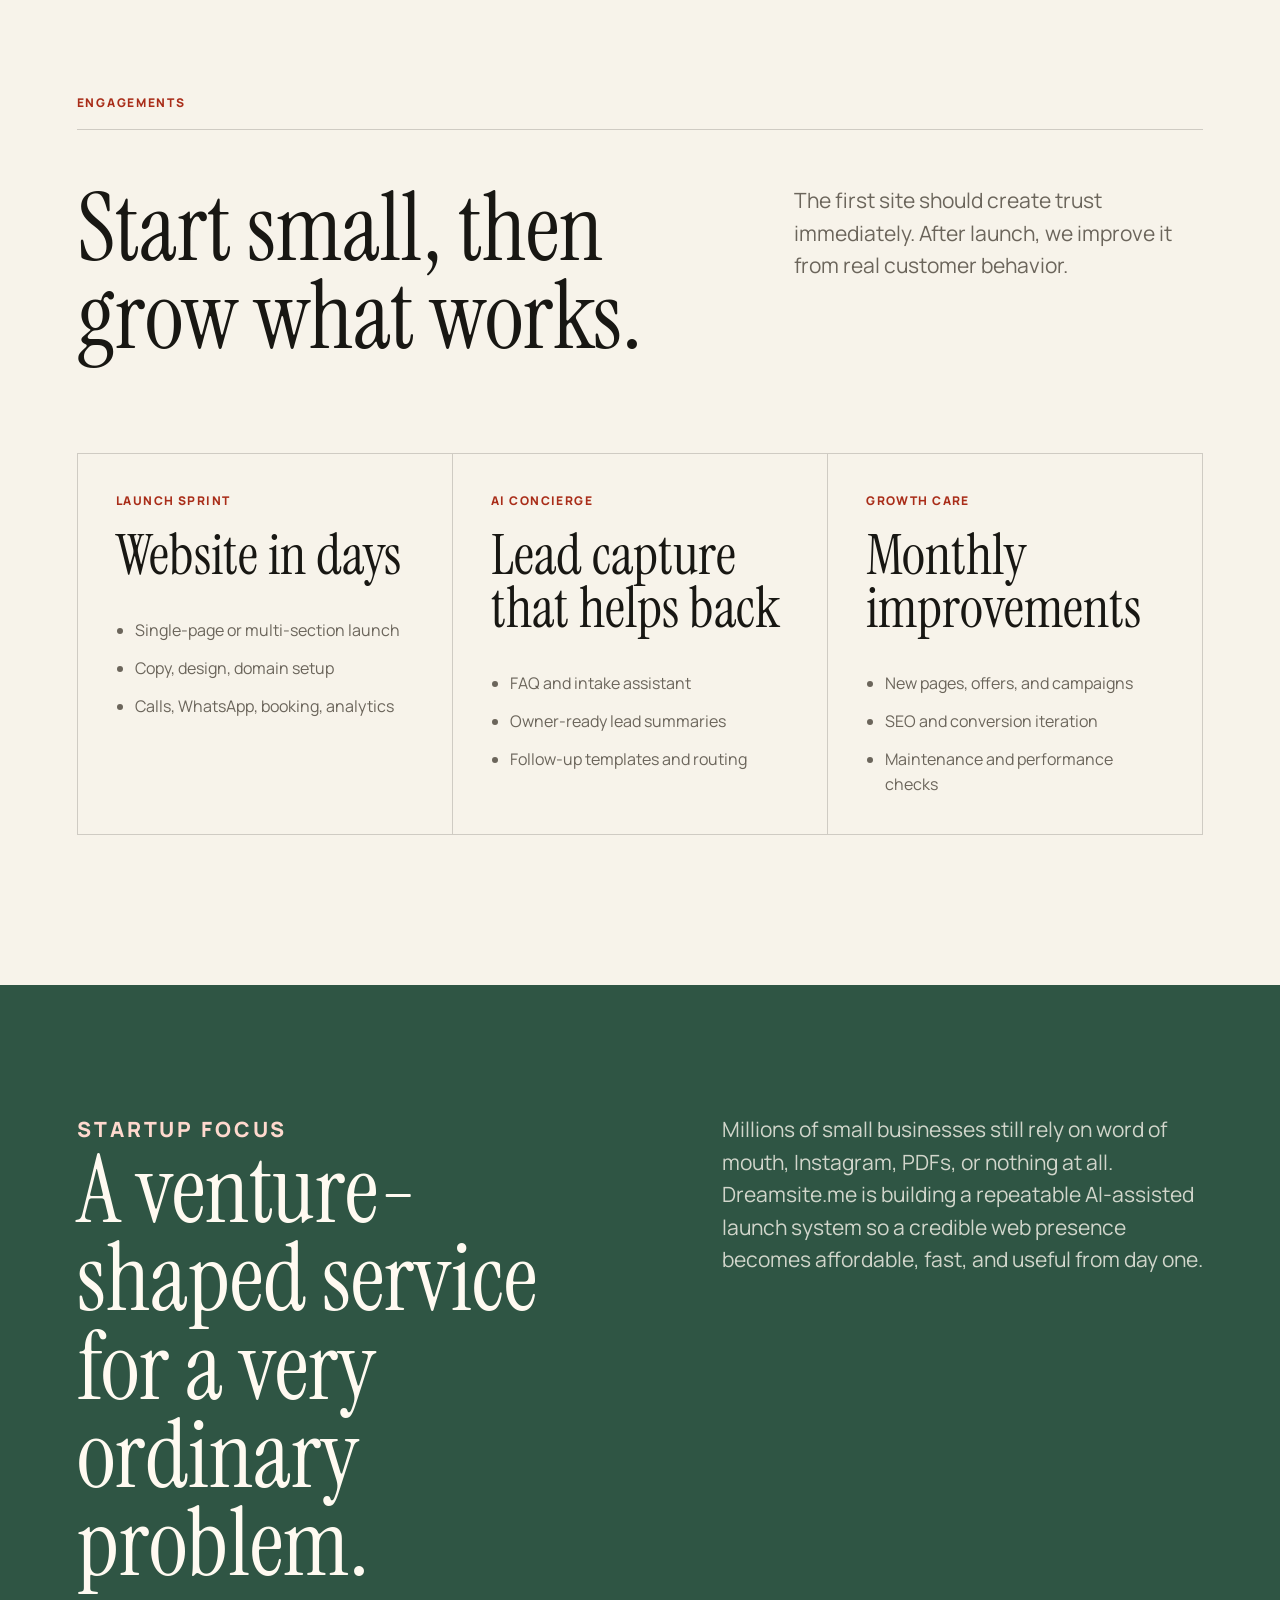
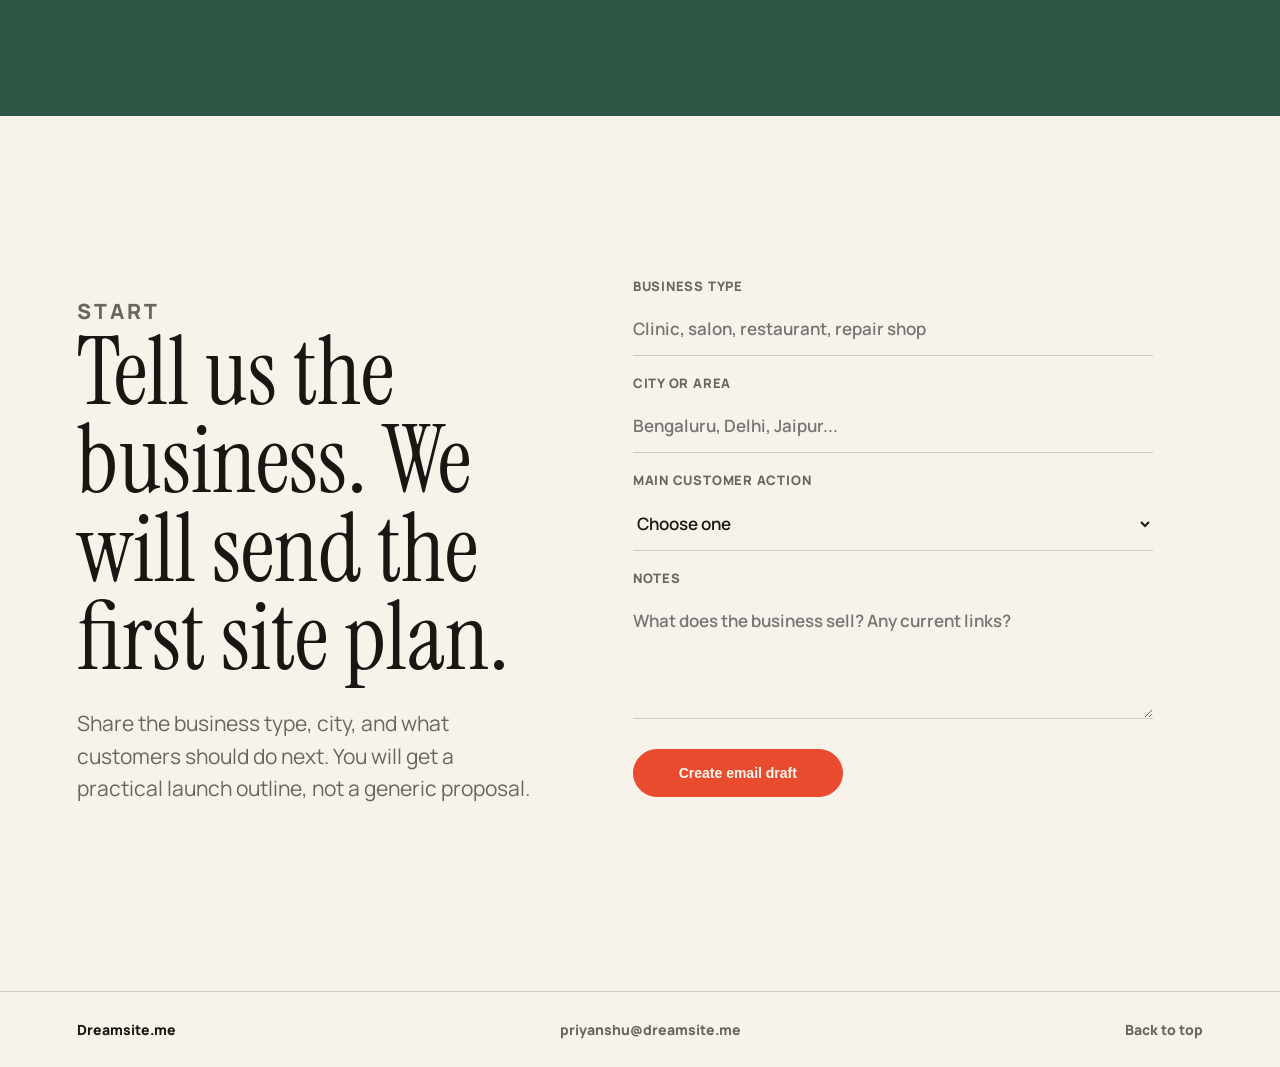
==== commit f8942c64: "Update contact email for Vercel site" ====
--- a/index.html
+++ b/index.html
@@ -260,7 +260,7 @@
 
     <footer class="site-footer">
       <p>Dreamsite.me</p>
-      <a href="mailto:hello@dreamsite.me">hello@dreamsite.me</a>
+      <a href="mailto:priyanshu@dreamsite.me">priyanshu@dreamsite.me</a>
       <a href="#top">Back to top</a>
     </footer>
 
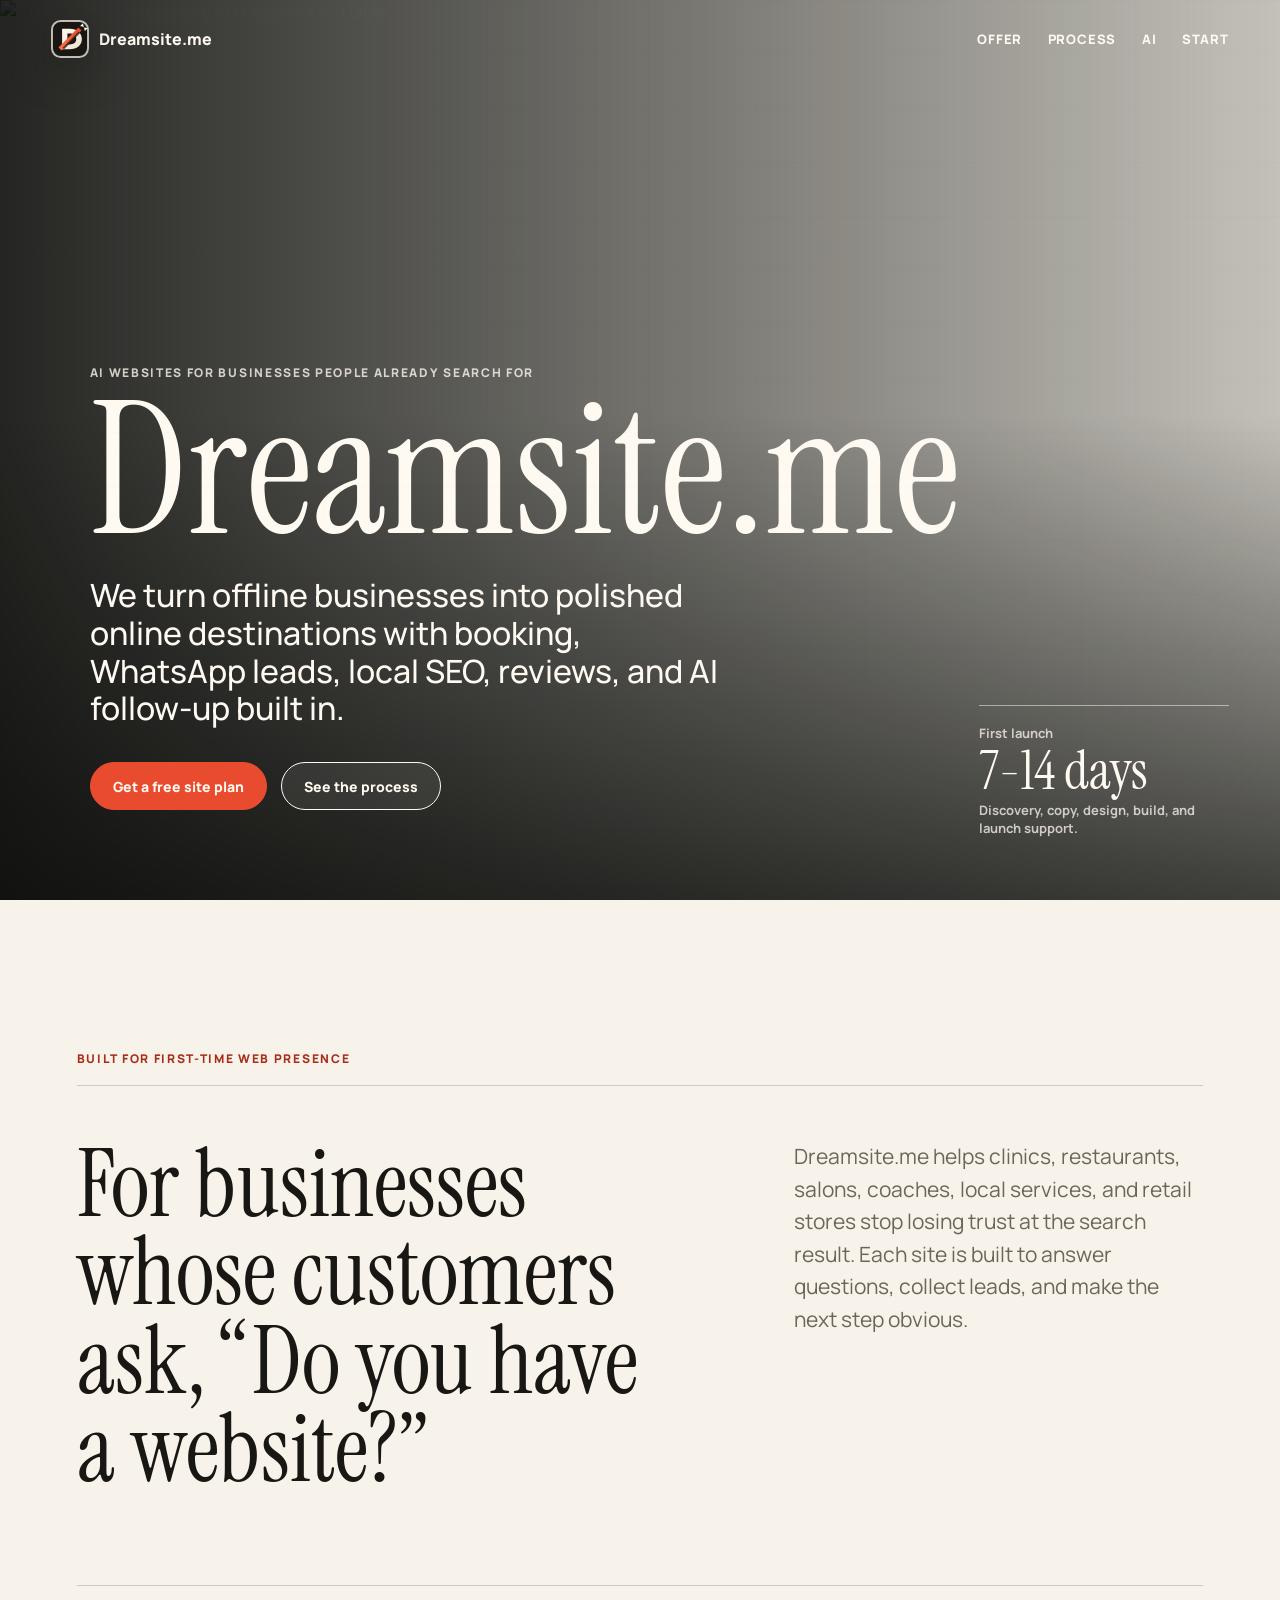
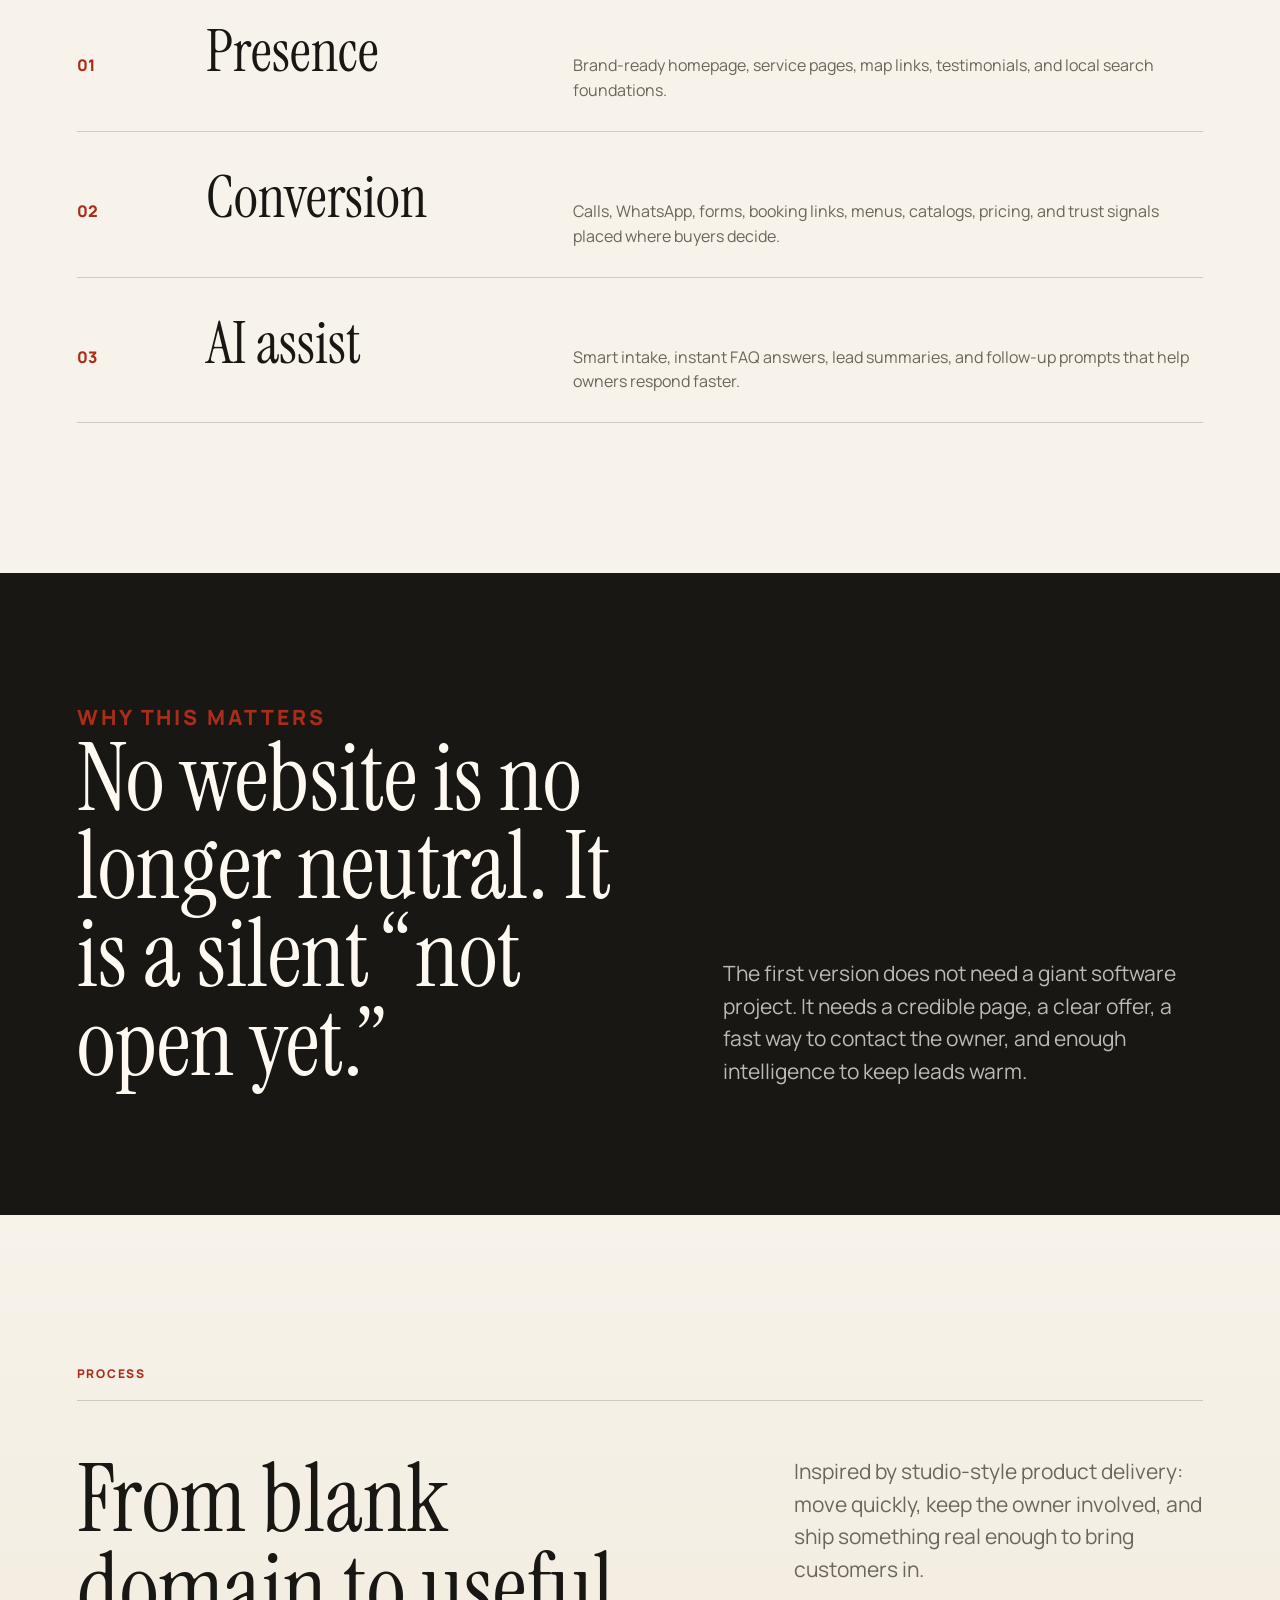
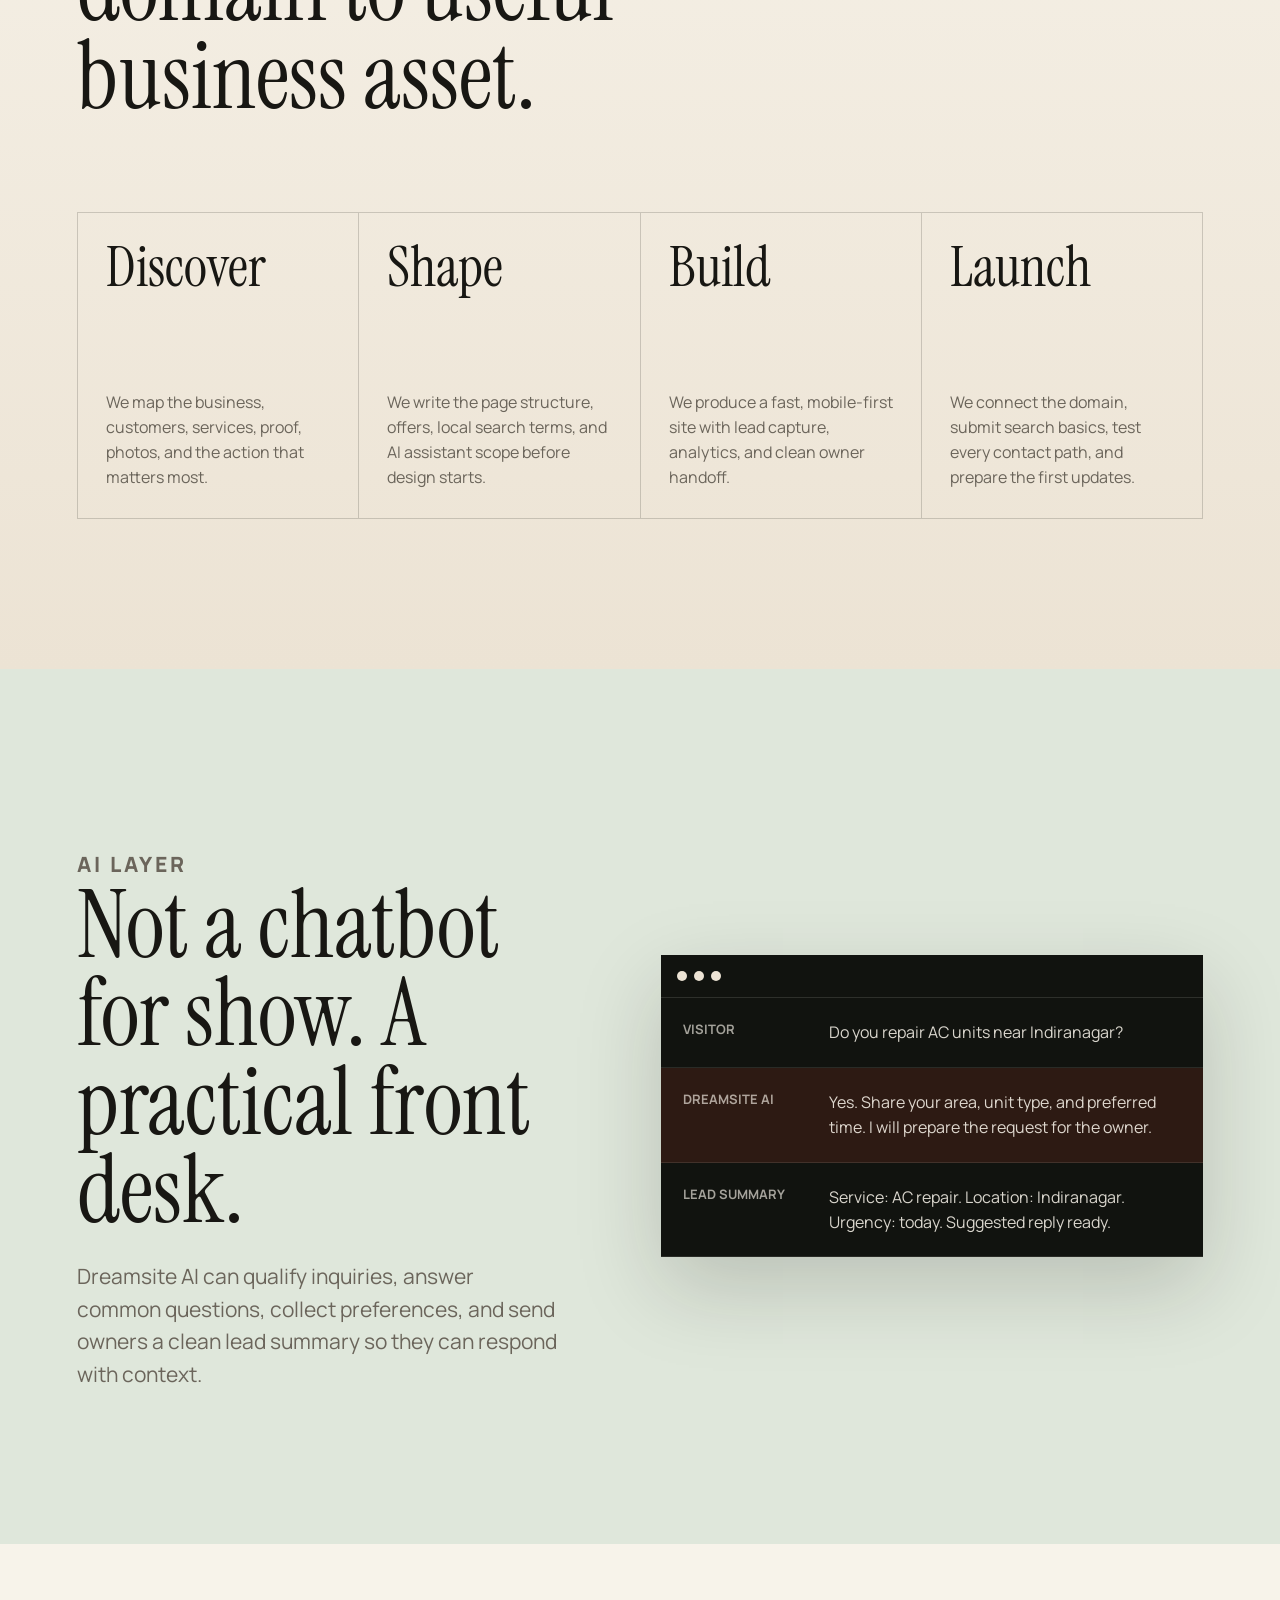
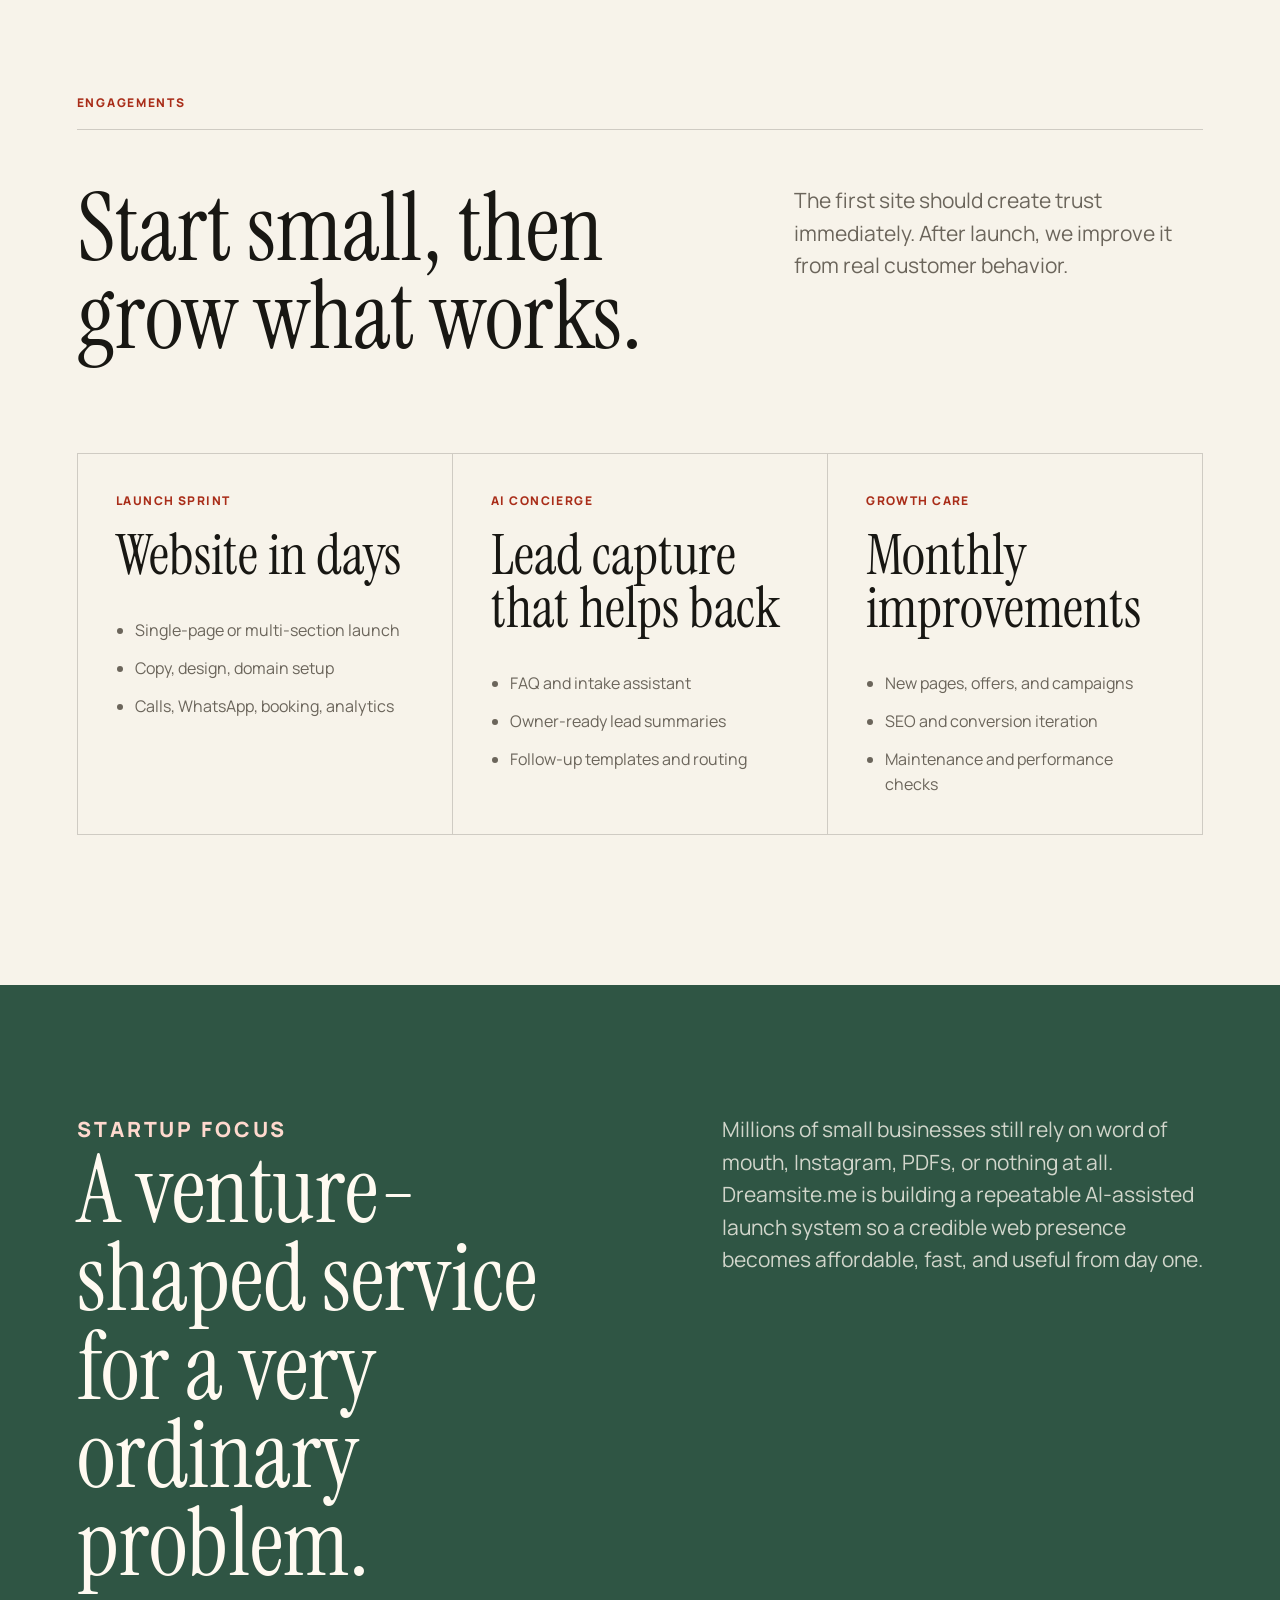
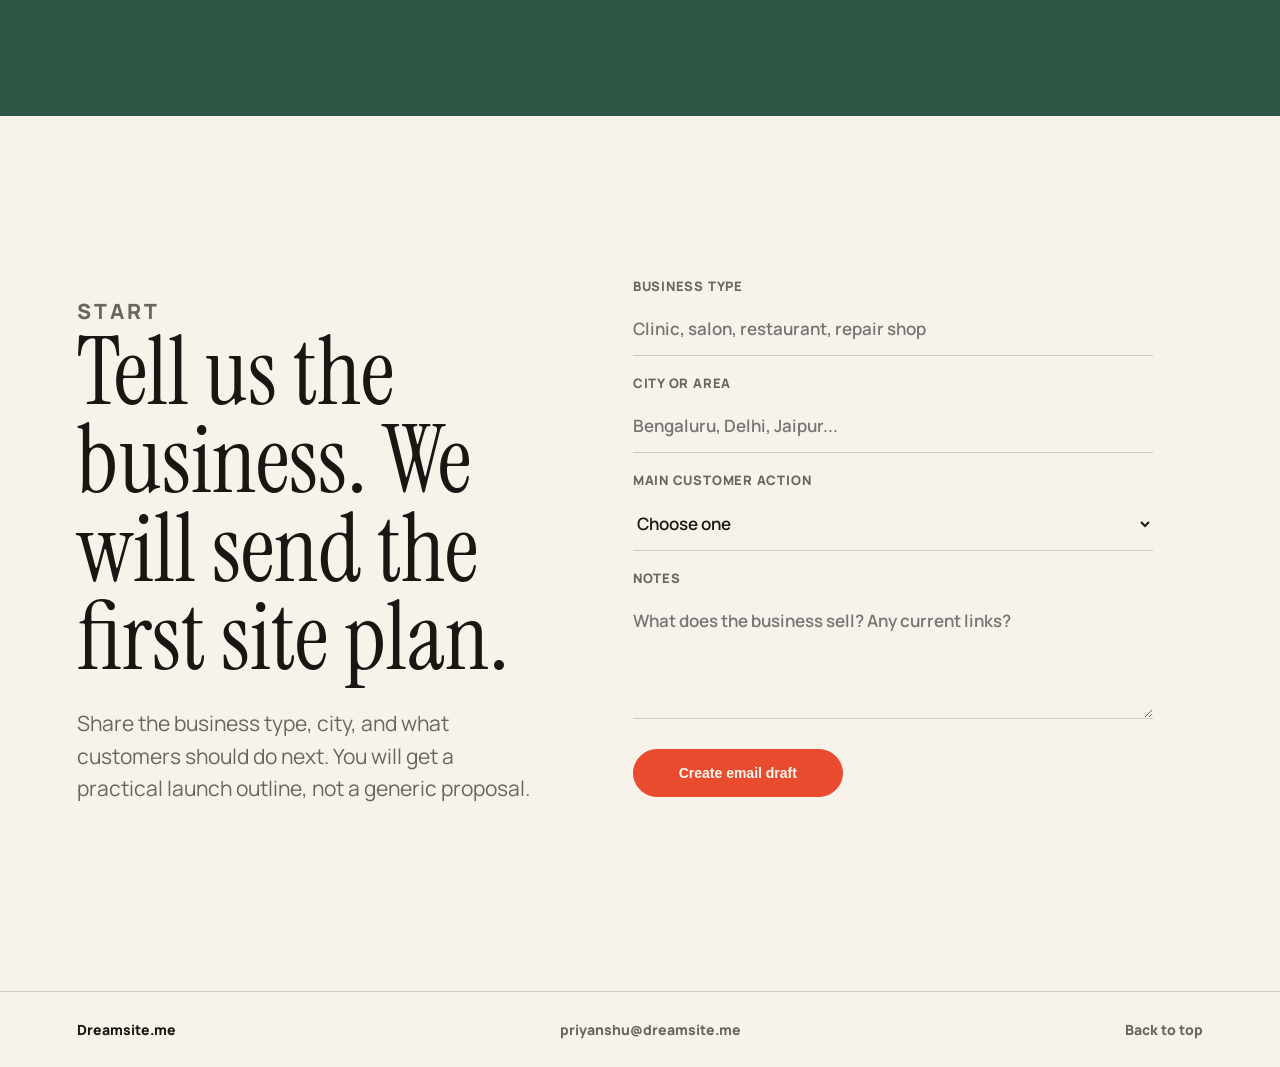
==== commit 82fcac54: "Add Dreamsite brand icon system" ====
--- a/index.html
+++ b/index.html
@@ -16,7 +16,18 @@
     >
     <meta property="og:type" content="website">
     <meta property="og:url" content="https://dreamsite.me/">
+    <meta property="og:image" content="https://dreamsite.me/assets/social-card.svg">
+    <meta name="twitter:card" content="summary_large_image">
+    <meta name="twitter:title" content="Dreamsite.me | AI-powered websites for offline businesses">
+    <meta
+      name="twitter:description"
+      content="Launch a professional web presence with AI-assisted lead capture, local SEO, and conversion-ready pages."
+    >
+    <meta name="twitter:image" content="https://dreamsite.me/assets/social-card.svg">
     <link rel="canonical" href="https://dreamsite.me/">
+    <link rel="icon" href="/assets/favicon.svg" type="image/svg+xml">
+    <link rel="apple-touch-icon" href="/assets/apple-touch-icon.png">
+    <link rel="manifest" href="/site.webmanifest">
     <link rel="preconnect" href="https://fonts.googleapis.com">
     <link rel="preconnect" href="https://fonts.gstatic.com" crossorigin>
     <link
@@ -31,7 +42,9 @@
 
     <header class="site-header" aria-label="Primary navigation">
       <a class="brand-mark" href="#top" aria-label="Dreamsite.me home">
-        <span class="brand-symbol">D</span>
+        <span class="brand-symbol" aria-hidden="true">
+          <img src="/assets/dreamsite-mark.svg" alt="">
+        </span>
         <span>Dreamsite.me</span>
       </a>
       <nav class="nav-links" aria-label="Main">
--- a/styles.css
+++ b/styles.css
@@ -97,15 +97,15 @@
 }
 
 .brand-symbol {
-  display: grid;
-  width: 34px;
-  height: 34px;
-  place-items: center;
-  border: 1px solid currentColor;
-  border-radius: 50%;
-  font-family: var(--serif);
-  font-size: 22px;
-  line-height: 1;
+  width: 38px;
+  height: 38px;
+  flex: 0 0 auto;
+  filter: drop-shadow(0 10px 22px rgba(0, 0, 0, 0.28));
+}
+
+.brand-symbol img {
+  width: 100%;
+  height: 100%;
 }
 
 .nav-links {
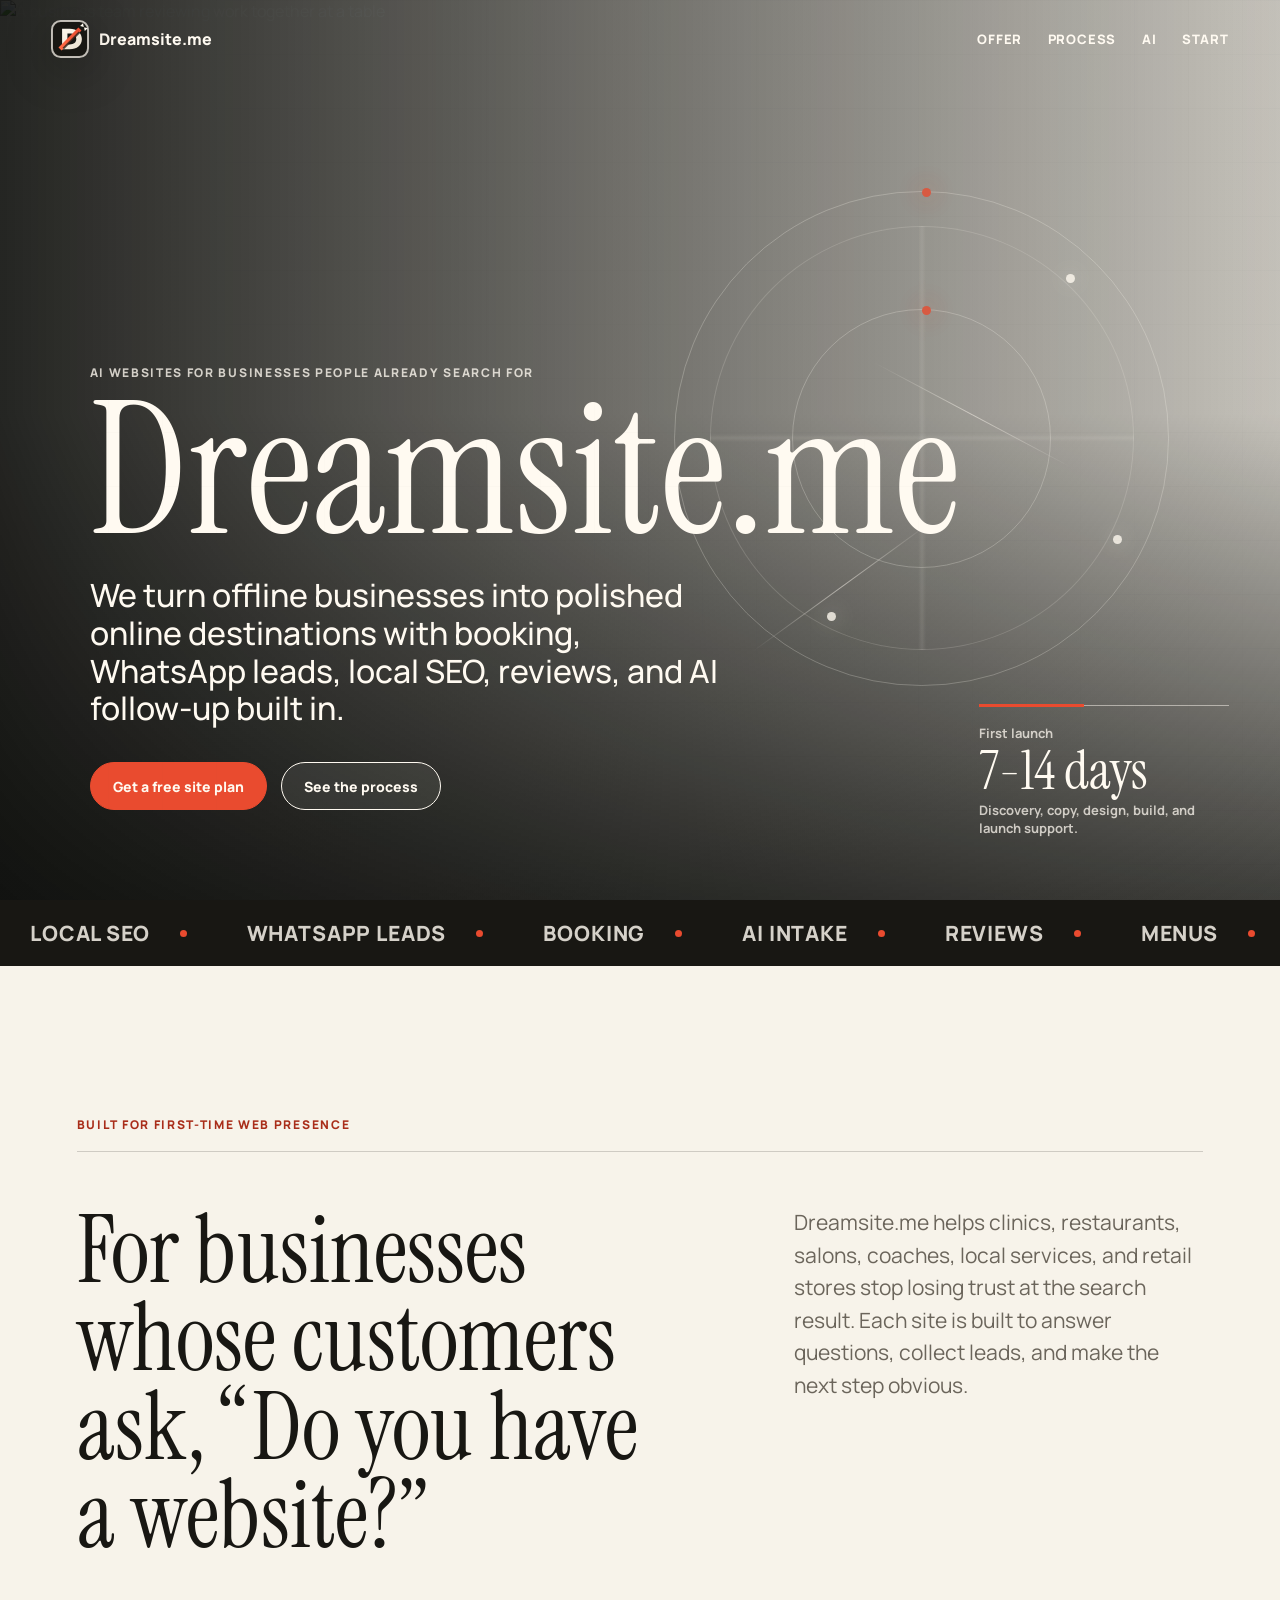
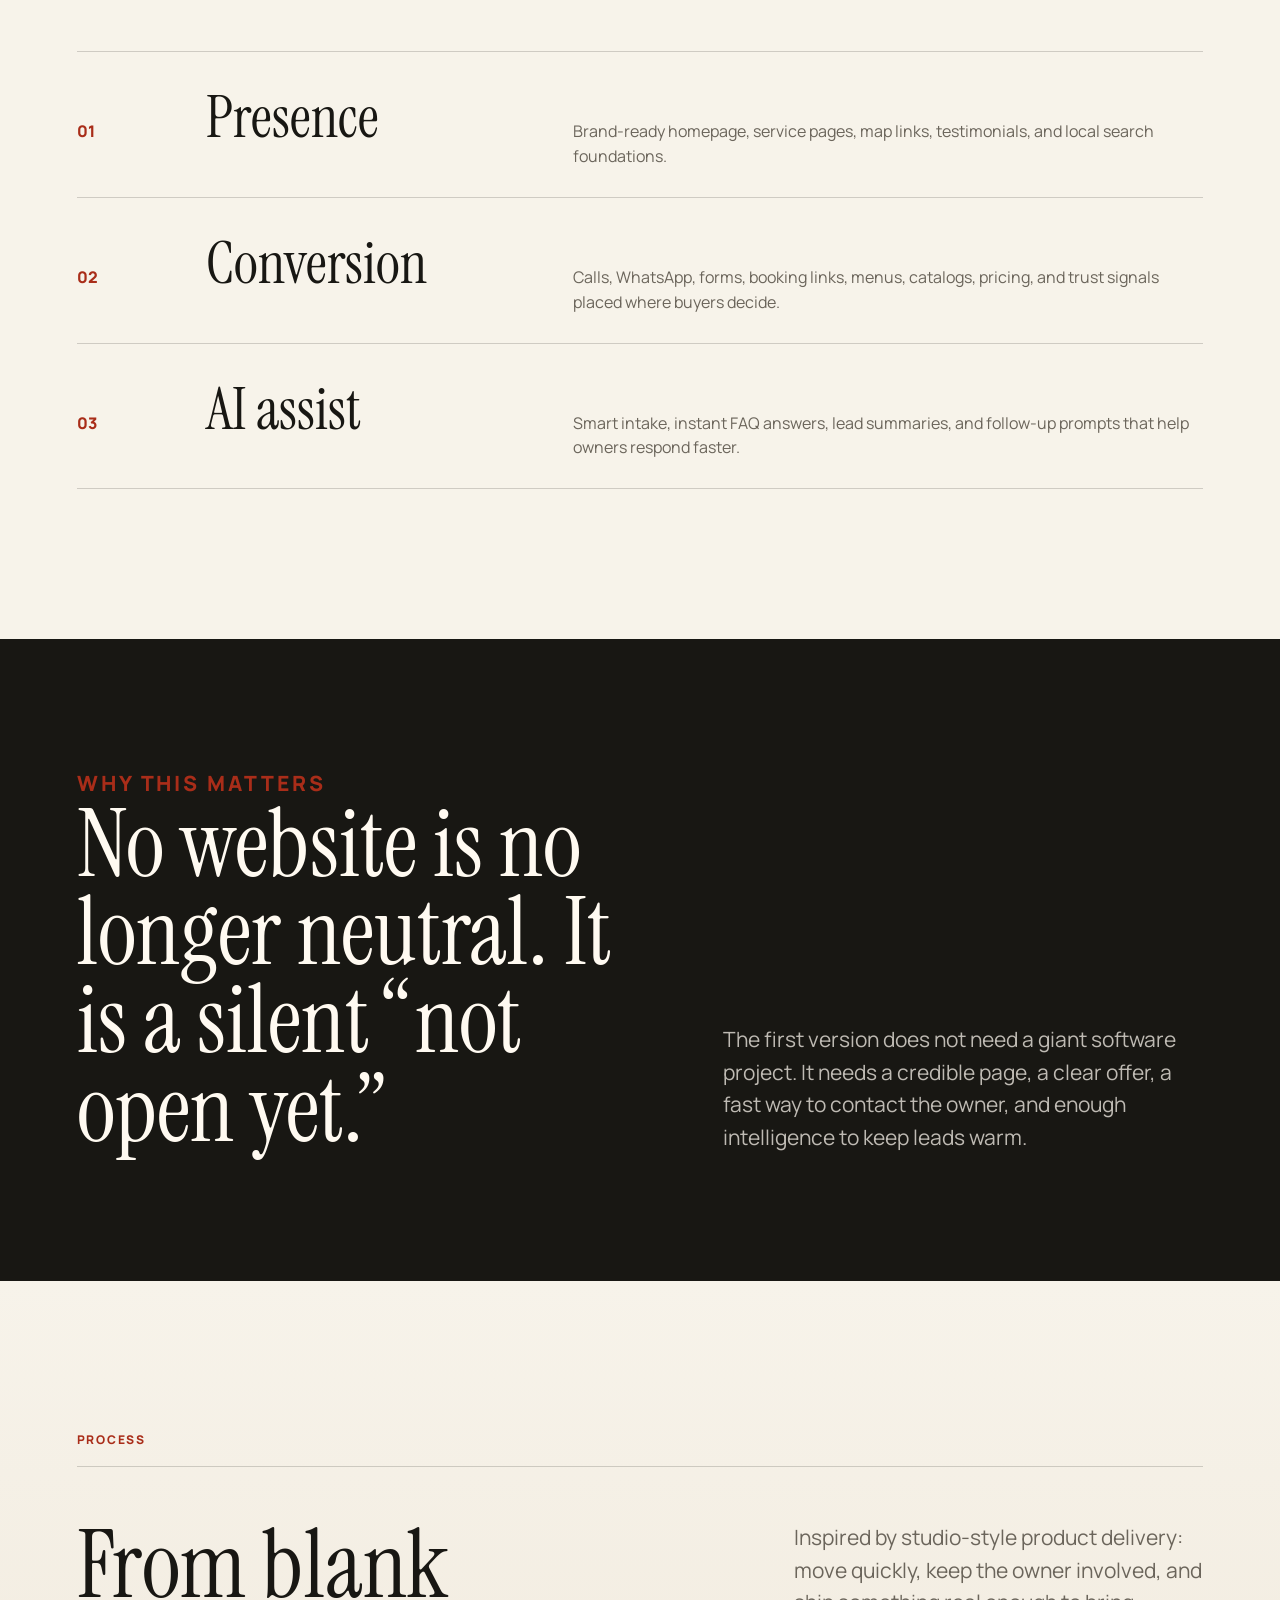
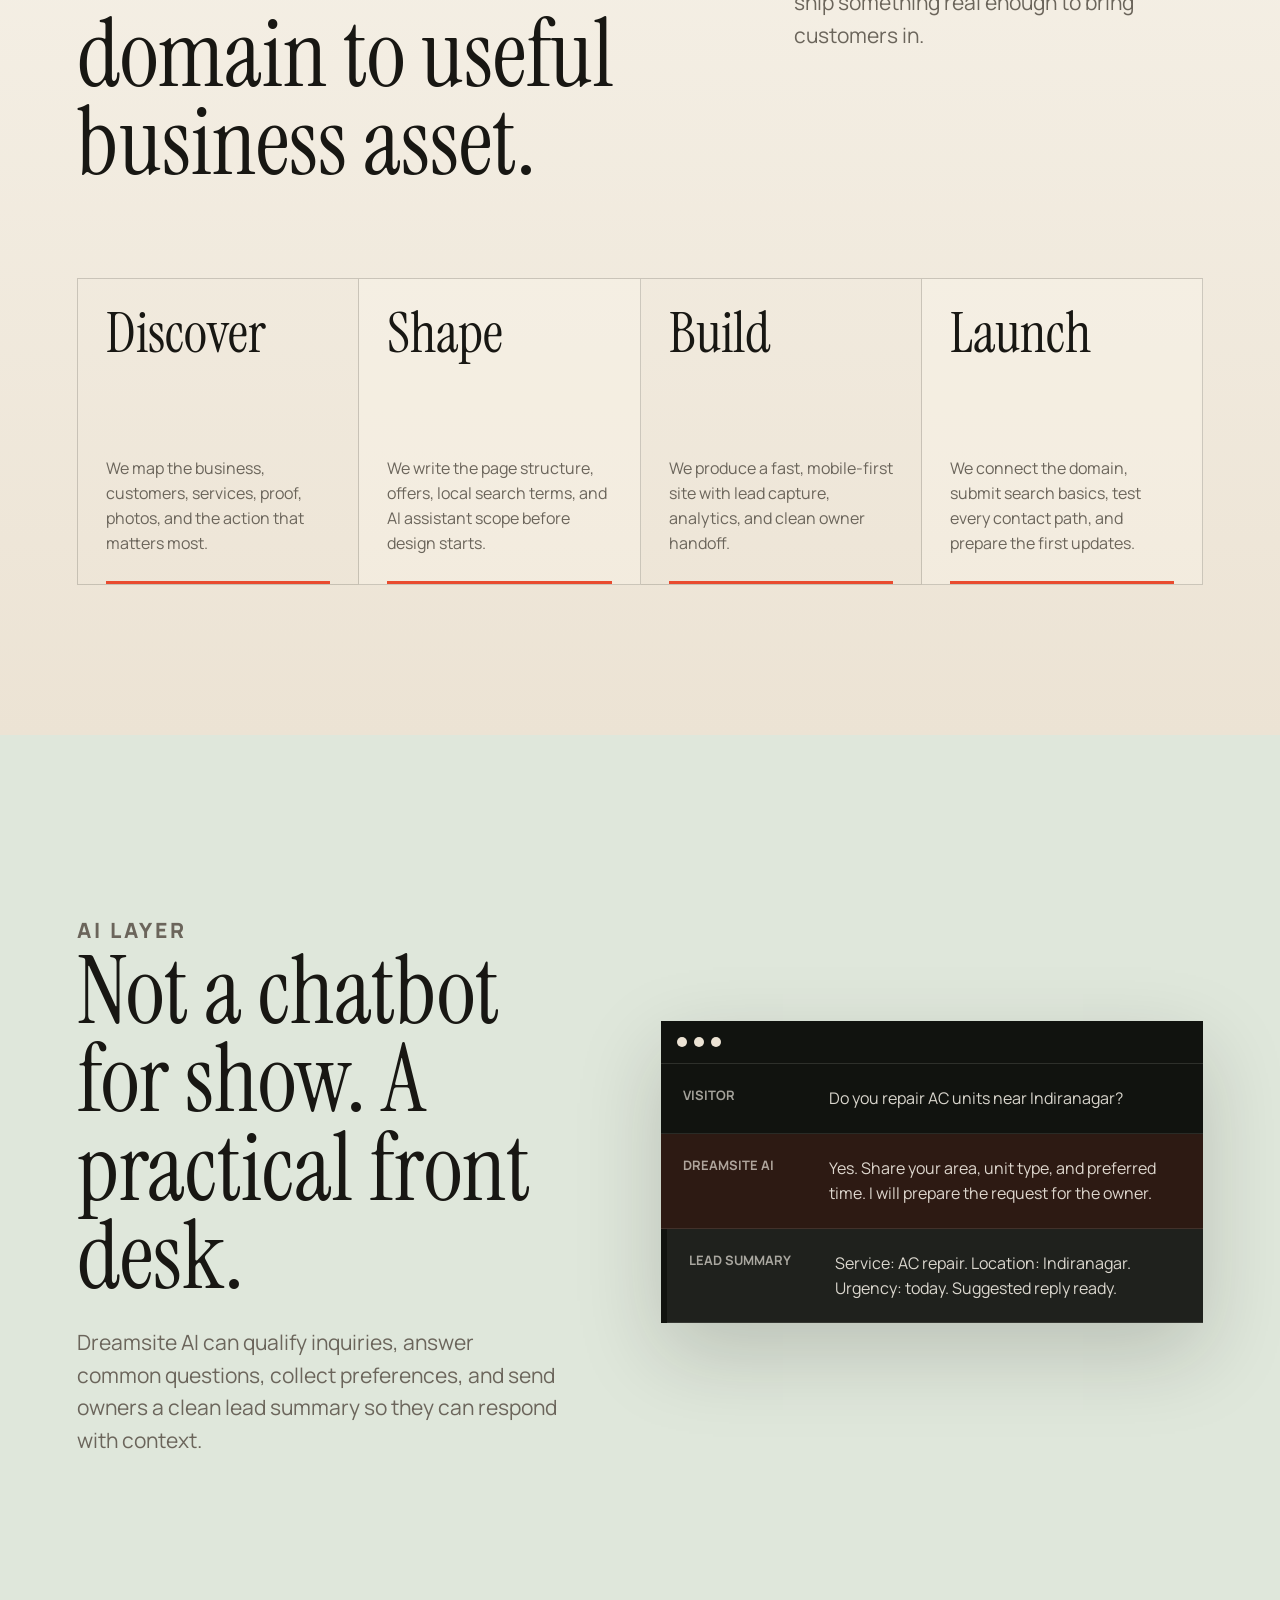
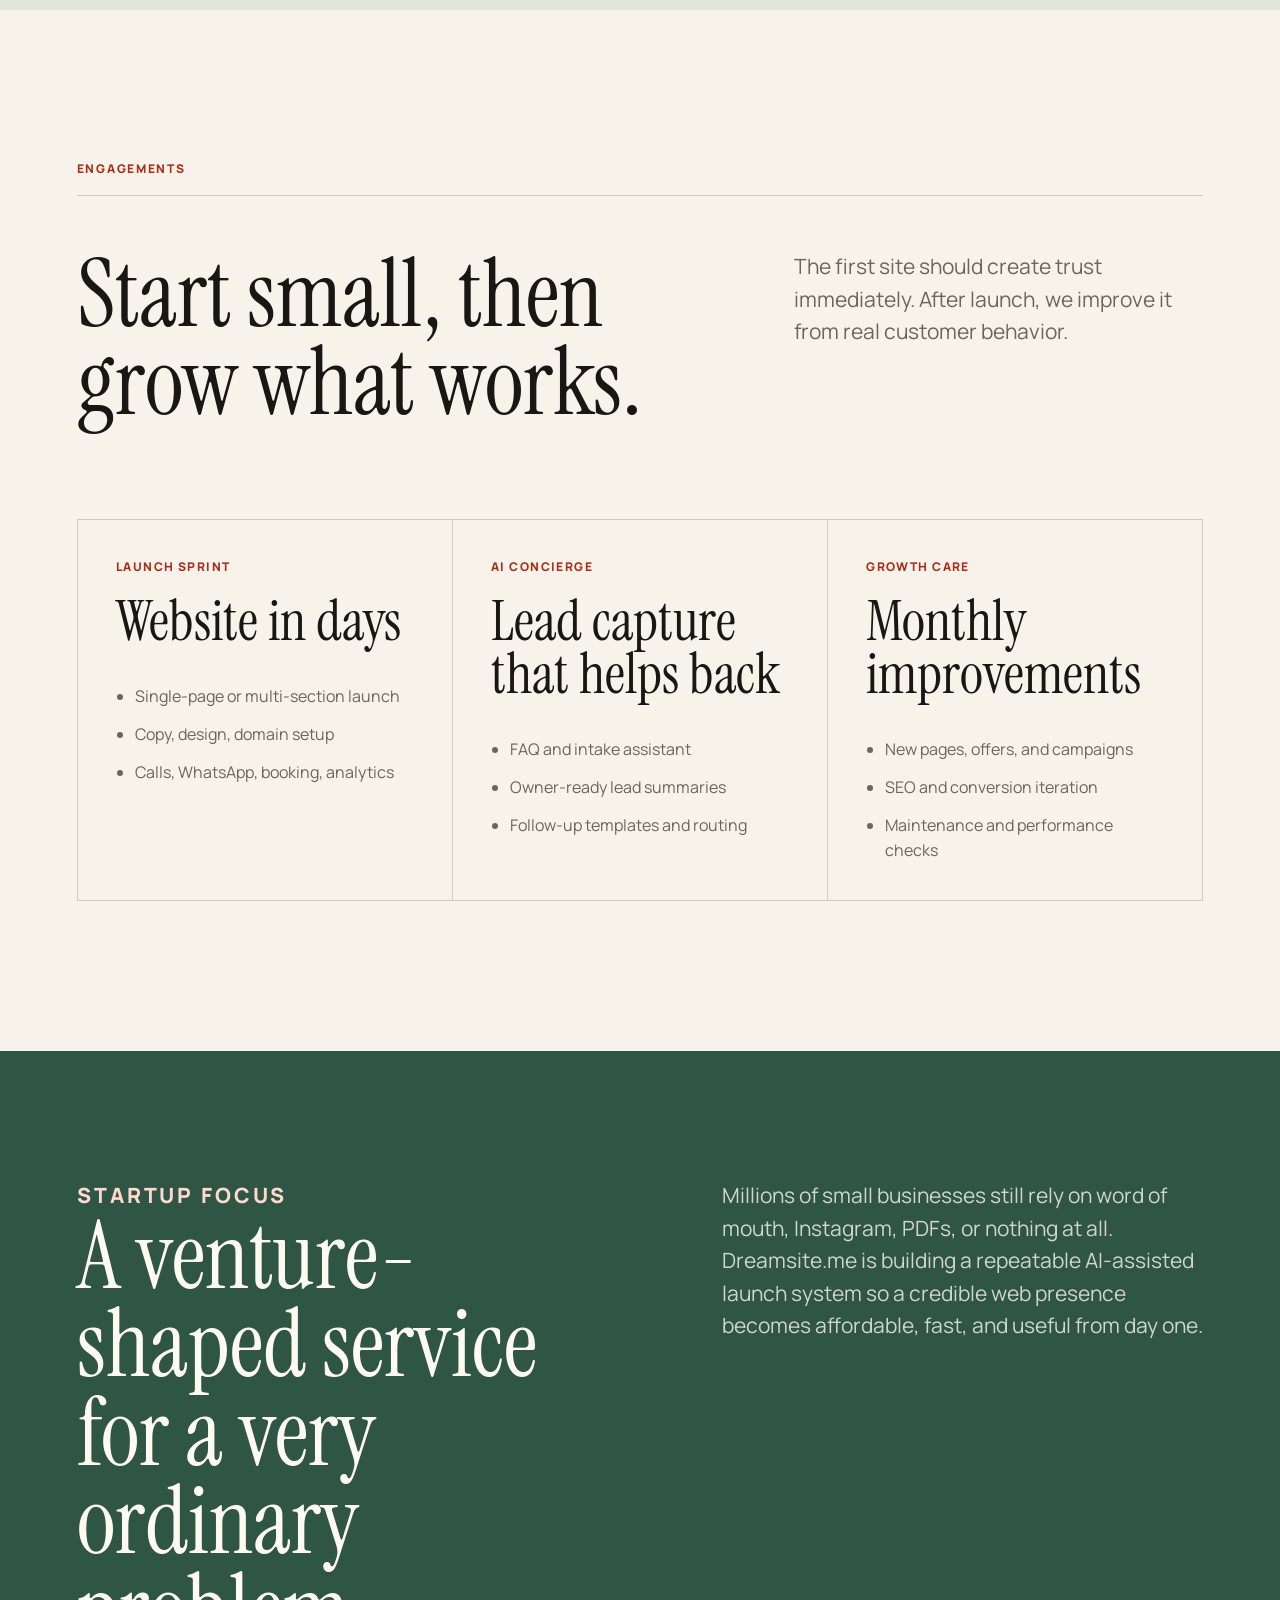
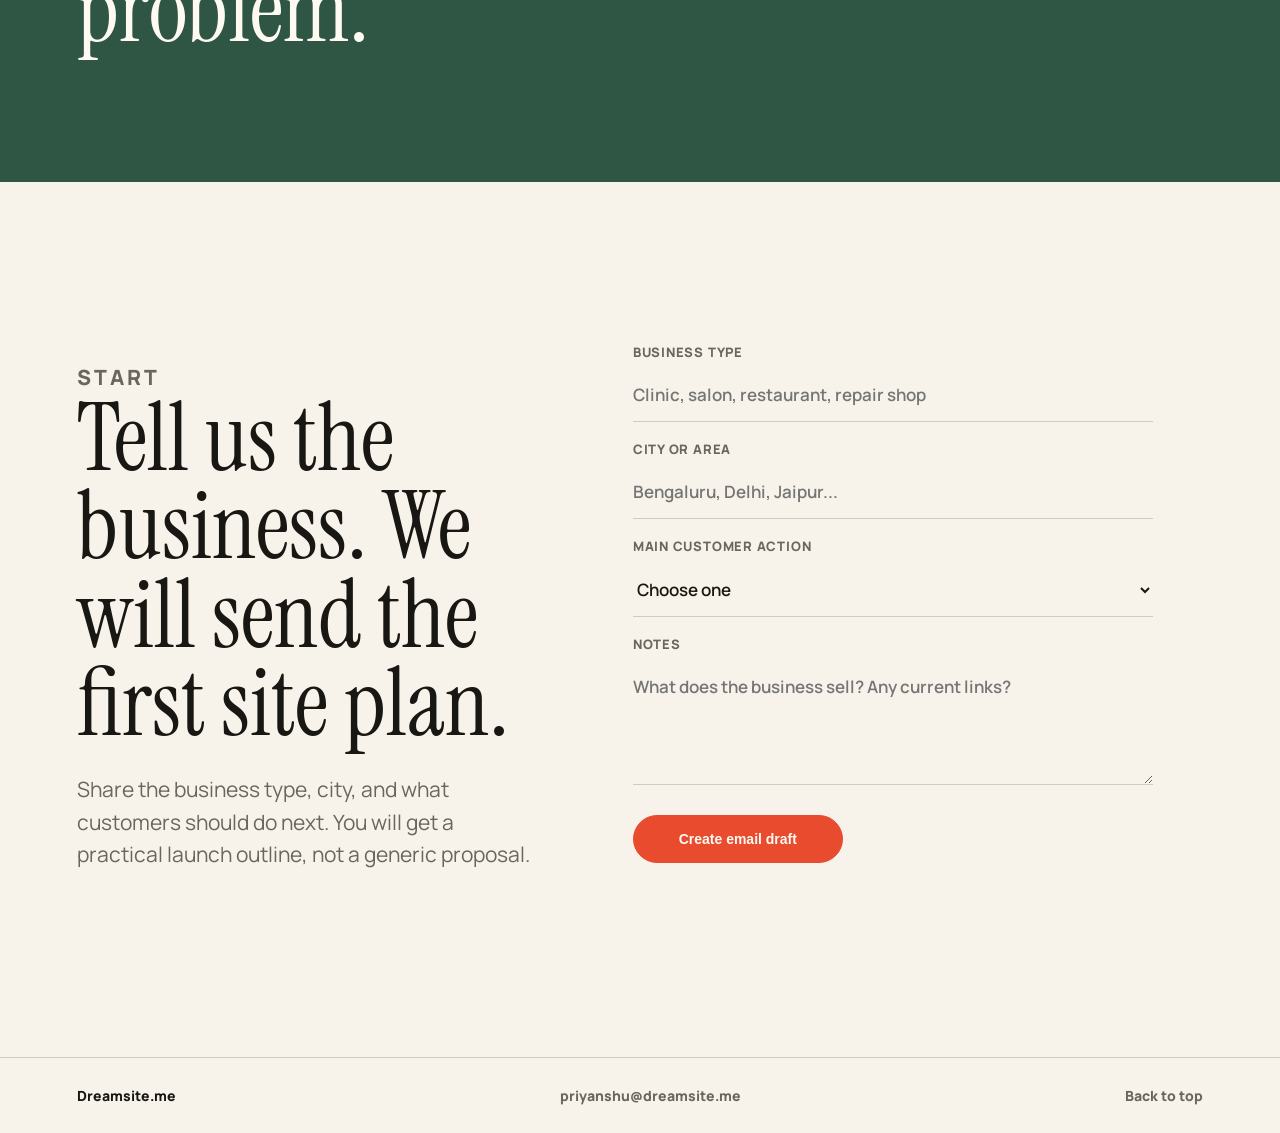
==== commit aa50a713: "Add polished site motion" ====
--- a/index.html
+++ b/index.html
@@ -63,6 +63,15 @@
           alt="A business team reviewing work together at a table"
         >
         <div class="hero-shade" aria-hidden="true"></div>
+        <div class="signal-field" aria-hidden="true">
+          <span class="signal-ring"></span>
+          <span class="signal-ring signal-ring-two"></span>
+          <span class="signal-node signal-node-one"></span>
+          <span class="signal-node signal-node-two"></span>
+          <span class="signal-node signal-node-three"></span>
+          <span class="signal-line signal-line-one"></span>
+          <span class="signal-line signal-line-two"></span>
+        </div>
         <div class="hero-content reveal">
           <p class="eyebrow">AI websites for businesses people already search for</p>
           <h1 id="hero-title">Dreamsite.me</h1>
@@ -82,6 +91,27 @@
         </aside>
       </section>
 
+      <section class="launch-ticker" aria-label="Dreamsite launch capabilities">
+        <div class="ticker-track">
+          <span>Local SEO</span>
+          <span>WhatsApp Leads</span>
+          <span>Booking</span>
+          <span>AI Intake</span>
+          <span>Reviews</span>
+          <span>Menus</span>
+          <span>Catalogs</span>
+          <span>Analytics</span>
+          <span>Local SEO</span>
+          <span>WhatsApp Leads</span>
+          <span>Booking</span>
+          <span>AI Intake</span>
+          <span>Reviews</span>
+          <span>Menus</span>
+          <span>Catalogs</span>
+          <span>Analytics</span>
+        </div>
+      </section>
+
       <section class="intro-section section-pad" id="offer" aria-labelledby="offer-title">
         <div class="section-kicker">Built for first-time web presence</div>
         <div class="split-copy">
@@ -93,17 +123,17 @@
           </p>
         </div>
         <div class="offer-list" aria-label="What Dreamsite ships">
-          <article class="offer-row reveal">
+          <article class="offer-row reveal interactive-row">
             <span>01</span>
             <h3>Presence</h3>
             <p>Brand-ready homepage, service pages, map links, testimonials, and local search foundations.</p>
           </article>
-          <article class="offer-row reveal">
+          <article class="offer-row reveal interactive-row">
             <span>02</span>
             <h3>Conversion</h3>
             <p>Calls, WhatsApp, forms, booking links, menus, catalogs, pricing, and trust signals placed where buyers decide.</p>
           </article>
-          <article class="offer-row reveal">
+          <article class="offer-row reveal interactive-row">
             <span>03</span>
             <h3>AI assist</h3>
             <p>Smart intake, instant FAQ answers, lead summaries, and follow-up prompts that help owners respond faster.</p>
@@ -132,19 +162,19 @@
           </p>
         </div>
         <ol class="process-list">
-          <li class="reveal">
+          <li class="reveal process-card">
             <span>Discover</span>
             <p>We map the business, customers, services, proof, photos, and the action that matters most.</p>
           </li>
-          <li class="reveal">
+          <li class="reveal process-card">
             <span>Shape</span>
             <p>We write the page structure, offers, local search terms, and AI assistant scope before design starts.</p>
           </li>
-          <li class="reveal">
+          <li class="reveal process-card">
             <span>Build</span>
             <p>We produce a fast, mobile-first site with lead capture, analytics, and clean owner handoff.</p>
           </li>
-          <li class="reveal">
+          <li class="reveal process-card">
             <span>Launch</span>
             <p>We connect the domain, submit search basics, test every contact path, and prepare the first updates.</p>
           </li>
@@ -166,15 +196,15 @@
             <span></span>
             <span></span>
           </div>
-          <div class="console-line">
+          <div class="console-line console-step">
             <b>Visitor</b>
             <p>Do you repair AC units near Indiranagar?</p>
           </div>
-          <div class="console-line accent">
+          <div class="console-line accent console-step">
             <b>Dreamsite AI</b>
             <p>Yes. Share your area, unit type, and preferred time. I will prepare the request for the owner.</p>
           </div>
-          <div class="console-line">
+          <div class="console-line console-step">
             <b>Lead summary</b>
             <p>Service: AC repair. Location: Indiranagar. Urgency: today. Suggested reply ready.</p>
           </div>
--- a/styles.css
+++ b/styles.css
@@ -11,6 +11,7 @@
   --shadow: 0 30px 80px rgba(24, 23, 19, 0.18);
   --serif: "Instrument Serif", Georgia, serif;
   --sans: "Manrope", "Avenir Next", sans-serif;
+  --scroll-progress: 0;
 }
 
 * {
@@ -108,6 +109,14 @@
   height: 100%;
 }
 
+.brand-symbol {
+  transition: transform 260ms ease;
+}
+
+.brand-mark:hover .brand-symbol {
+  transform: rotate(-8deg) scale(1.06);
+}
+
 .nav-links {
   gap: clamp(14px, 2vw, 28px);
   font-size: 13px;
@@ -162,6 +171,7 @@
   filter: saturate(0.82) contrast(1.05);
   transform: scale(1.04);
   animation: imageSettle 1400ms ease-out forwards;
+  will-change: transform;
 }
 
 .hero-shade {
@@ -169,6 +179,109 @@
   background:
     linear-gradient(90deg, rgba(10, 11, 9, 0.88) 0%, rgba(10, 11, 9, 0.62) 37%, rgba(10, 11, 9, 0.15) 100%),
     linear-gradient(0deg, rgba(10, 11, 9, 0.75) 0%, rgba(10, 11, 9, 0.08) 54%);
+}
+
+.signal-field {
+  position: absolute;
+  right: clamp(-90px, 5vw, 90px);
+  top: clamp(110px, 16vh, 170px);
+  z-index: -1;
+  width: min(46vw, 640px);
+  aspect-ratio: 1;
+  opacity: 0.8;
+  transform: translate3d(0, calc(var(--scroll-progress) * 22px), 0);
+  pointer-events: none;
+}
+
+.signal-field::before {
+  position: absolute;
+  inset: 14%;
+  content: "";
+  border: 1px solid rgba(255, 250, 241, 0.2);
+  background:
+    linear-gradient(90deg, transparent 49%, rgba(255, 250, 241, 0.12) 50%, transparent 51%),
+    linear-gradient(0deg, transparent 49%, rgba(255, 250, 241, 0.12) 50%, transparent 51%);
+  border-radius: 50%;
+  animation: softSpin 34s linear infinite;
+}
+
+.signal-ring,
+.signal-node,
+.signal-line {
+  position: absolute;
+  display: block;
+}
+
+.signal-ring {
+  inset: 8%;
+  border: 1px solid rgba(255, 250, 241, 0.3);
+  border-radius: 50%;
+  animation: ringPulse 4.8s ease-in-out infinite;
+}
+
+.signal-ring::after {
+  position: absolute;
+  top: -4px;
+  left: 50%;
+  width: 9px;
+  height: 9px;
+  border-radius: 50%;
+  content: "";
+  background: var(--accent);
+  box-shadow: 0 0 24px rgba(233, 75, 47, 0.74);
+}
+
+.signal-ring-two {
+  inset: 28%;
+  animation-delay: -1.8s;
+  animation-duration: 6.4s;
+}
+
+.signal-node {
+  width: 9px;
+  height: 9px;
+  border-radius: 50%;
+  background: var(--white);
+  box-shadow: 0 0 22px rgba(255, 250, 241, 0.65);
+  animation: nodeBlink 3.6s ease-in-out infinite;
+}
+
+.signal-node-one {
+  top: 22%;
+  right: 24%;
+}
+
+.signal-node-two {
+  right: 16%;
+  bottom: 32%;
+  animation-delay: -1.1s;
+}
+
+.signal-node-three {
+  left: 34%;
+  bottom: 19%;
+  animation-delay: -2s;
+}
+
+.signal-line {
+  width: 38%;
+  height: 1px;
+  background: linear-gradient(90deg, transparent, rgba(255, 250, 241, 0.64), transparent);
+  transform-origin: left center;
+  animation: signalSweep 3.8s ease-in-out infinite;
+}
+
+.signal-line-one {
+  top: 37%;
+  left: 42%;
+  transform: rotate(28deg);
+}
+
+.signal-line-two {
+  right: 10%;
+  bottom: 36%;
+  transform: rotate(144deg);
+  animation-delay: -1.5s;
 }
 
 .hero-content {
@@ -256,6 +369,17 @@
   padding-top: 18px;
 }
 
+.hero-note::before {
+  position: absolute;
+  top: -2px;
+  left: 0;
+  width: 42%;
+  height: 3px;
+  content: "";
+  background: var(--accent);
+  animation: noteScan 2.8s ease-in-out infinite;
+}
+
 .hero-note span,
 .hero-note small {
   display: block;
@@ -271,6 +395,43 @@
   font-size: 54px;
   font-weight: 400;
   line-height: 0.9;
+}
+
+.launch-ticker {
+  overflow: hidden;
+  border-top: 1px solid var(--line);
+  border-bottom: 1px solid var(--line);
+  background: var(--ink);
+  color: var(--white);
+}
+
+.ticker-track {
+  display: flex;
+  width: max-content;
+  animation: tickerMove 34s linear infinite;
+}
+
+.ticker-track span {
+  position: relative;
+  display: inline-flex;
+  align-items: center;
+  min-height: 64px;
+  padding: 0 30px;
+  color: rgba(255, 250, 241, 0.82);
+  font-size: clamp(14px, 1.7vw, 21px);
+  font-weight: 900;
+  letter-spacing: 0.04em;
+  text-transform: uppercase;
+  white-space: nowrap;
+}
+
+.ticker-track span::after {
+  width: 7px;
+  height: 7px;
+  margin-left: 30px;
+  border-radius: 50%;
+  content: "";
+  background: var(--accent);
 }
 
 .section-pad {
@@ -315,12 +476,37 @@
 }
 
 .offer-row {
+  position: relative;
   display: grid;
   grid-template-columns: 78px minmax(180px, 0.5fr) minmax(280px, 1fr);
   gap: clamp(18px, 4vw, 60px);
   align-items: baseline;
   border-bottom: 1px solid var(--line);
   padding: 28px 0;
+  overflow: hidden;
+  transition: padding-left 260ms ease, background 260ms ease;
+}
+
+.offer-row::before {
+  position: absolute;
+  inset: 0 auto 0 0;
+  width: 4px;
+  content: "";
+  background: var(--accent);
+  transform: scaleY(0);
+  transform-origin: top;
+  transition: transform 260ms ease;
+}
+
+.offer-row:hover,
+.offer-row:focus-within {
+  padding-left: 18px;
+  background: rgba(255, 250, 241, 0.34);
+}
+
+.offer-row:hover::before,
+.offer-row:focus-within::before {
+  transform: scaleY(1);
 }
 
 .offer-row span {
@@ -374,10 +560,39 @@
 }
 
 .process-list li {
+  position: relative;
   min-height: 300px;
   padding: 28px;
   border-right: 1px solid var(--line);
   border-bottom: 1px solid var(--line);
+  overflow: hidden;
+  transition: background 260ms ease, transform 260ms ease;
+}
+
+.process-list li::after {
+  position: absolute;
+  left: 28px;
+  right: 28px;
+  bottom: 0;
+  height: 3px;
+  content: "";
+  background: var(--accent);
+  transform: scaleX(0);
+  transform-origin: left;
+  transition: transform 340ms ease;
+}
+
+.process-list li:hover,
+.process-list li.is-visible:nth-child(even) {
+  background: rgba(255, 250, 241, 0.28);
+}
+
+.process-list li:hover {
+  transform: translateY(-6px);
+}
+
+.process-list li.is-visible::after {
+  transform: scaleX(1);
 }
 
 .process-list span {
@@ -402,9 +617,21 @@
 }
 
 .console {
+  position: relative;
+  overflow: hidden;
   background: #11130f;
   color: var(--white);
   box-shadow: var(--shadow);
+}
+
+.console::after {
+  position: absolute;
+  inset: 0;
+  content: "";
+  background: linear-gradient(180deg, transparent 0%, rgba(255, 250, 241, 0.06) 50%, transparent 100%);
+  transform: translateY(-100%);
+  animation: consoleScan 5.2s ease-in-out infinite;
+  pointer-events: none;
 }
 
 .console-top {
@@ -427,6 +654,12 @@
   gap: 18px;
   padding: 22px;
   border-bottom: 1px solid rgba(255, 250, 241, 0.1);
+  transition: background 260ms ease, transform 260ms ease;
+}
+
+.console-line.is-active {
+  background: rgba(255, 250, 241, 0.06);
+  transform: translateX(6px);
 }
 
 .console-line b {
@@ -441,6 +674,10 @@
 
 .console-line.accent {
   background: rgba(233, 75, 47, 0.13);
+}
+
+.console-line.accent.is-active {
+  background: rgba(233, 75, 47, 0.2);
 }
 
 .plan-rails {
@@ -453,10 +690,32 @@
 }
 
 .plan {
+  position: relative;
   min-height: 360px;
   padding: clamp(24px, 4vw, 38px);
   border-right: 1px solid var(--line);
   border-bottom: 1px solid var(--line);
+  transition: background 260ms ease, transform 260ms ease;
+}
+
+.plan::before {
+  position: absolute;
+  top: 0;
+  left: 0;
+  width: 0;
+  height: 3px;
+  content: "";
+  background: var(--accent);
+  transition: width 320ms ease;
+}
+
+.plan:hover {
+  background: rgba(255, 250, 241, 0.38);
+  transform: translateY(-5px);
+}
+
+.plan:hover::before {
+  width: 100%;
 }
 
 .plan p {
@@ -552,6 +811,10 @@
   border-color: var(--accent);
 }
 
+.lead-form:focus-within {
+  animation: formFocus 380ms ease;
+}
+
 .lead-form .button {
   width: fit-content;
   min-width: 210px;
@@ -593,6 +856,7 @@
   opacity: 0;
   transform: translateY(24px);
   transition: opacity 700ms ease, transform 700ms ease;
+  transition-delay: var(--reveal-delay, 0ms);
 }
 
 .has-js .reveal.is-visible {
@@ -601,8 +865,13 @@
 }
 
 .has-js .hero .reveal {
-  opacity: 1;
-  transform: none;
+  opacity: 0;
+  transform: translateY(18px);
+  animation: heroReveal 850ms ease forwards;
+}
+
+.has-js .hero .hero-note {
+  animation-delay: 360ms;
 }
 
 @keyframes imageSettle {
@@ -611,6 +880,98 @@
   }
 }
 
+@keyframes heroReveal {
+  to {
+    opacity: 1;
+    transform: translateY(0);
+  }
+}
+
+@keyframes softSpin {
+  to {
+    transform: rotate(360deg);
+  }
+}
+
+@keyframes ringPulse {
+  0%,
+  100% {
+    opacity: 0.42;
+    transform: scale(0.96);
+  }
+
+  50% {
+    opacity: 0.9;
+    transform: scale(1.02);
+  }
+}
+
+@keyframes nodeBlink {
+  0%,
+  100% {
+    opacity: 0.36;
+    transform: scale(0.82);
+  }
+
+  45% {
+    opacity: 1;
+    transform: scale(1.18);
+  }
+}
+
+@keyframes signalSweep {
+  0%,
+  100% {
+    opacity: 0;
+    scale: 0.45 1;
+  }
+
+  48% {
+    opacity: 0.8;
+    scale: 1 1;
+  }
+}
+
+@keyframes noteScan {
+  0%,
+  100% {
+    transform: translateX(0);
+  }
+
+  50% {
+    transform: translateX(138%);
+  }
+}
+
+@keyframes tickerMove {
+  to {
+    transform: translateX(-50%);
+  }
+}
+
+@keyframes consoleScan {
+  0%,
+  40% {
+    transform: translateY(-100%);
+  }
+
+  68%,
+  100% {
+    transform: translateY(100%);
+  }
+}
+
+@keyframes formFocus {
+  0%,
+  100% {
+    transform: translateY(0);
+  }
+
+  45% {
+    transform: translateY(-2px);
+  }
+}
+
 @media (max-width: 980px) {
   .nav-links {
     display: none;
@@ -636,6 +997,14 @@
   .hero-note {
     left: 18px;
     right: auto;
+    color: var(--white);
+  }
+
+  .signal-field {
+    right: -170px;
+    top: 120px;
+    width: 620px;
+    opacity: 0.42;
   }
 
   .split-copy,
@@ -681,6 +1050,23 @@
     min-height: 720px;
   }
 
+  .signal-field {
+    right: -230px;
+    top: 96px;
+    width: 520px;
+    opacity: 0.28;
+  }
+
+  .hero-note {
+    bottom: 82px;
+    width: calc(100% - 36px);
+    border-top-color: rgba(255, 250, 241, 0.34);
+  }
+
+  .hero-note strong {
+    font-size: 42px;
+  }
+
   .hero h1 {
     font-size: 3.9rem;
     line-height: 0.86;
@@ -692,6 +1078,15 @@
 
   .button {
     width: 100%;
+  }
+
+  .ticker-track span {
+    min-height: 52px;
+    padding: 0 18px;
+  }
+
+  .ticker-track span::after {
+    margin-left: 18px;
   }
 
   .split-copy h2,
@@ -720,6 +1115,16 @@
   .process-list li,
   .plan {
     min-height: auto;
+  }
+
+  .offer-row:hover,
+  .offer-row:focus-within {
+    padding-left: 10px;
+  }
+
+  .process-list li:hover,
+  .plan:hover {
+    transform: none;
   }
 
   .offer-row h3,
@@ -757,4 +1162,12 @@
     opacity: 1;
     transform: none;
   }
-}
+
+  .ticker-track {
+    animation: none;
+  }
+
+  .signal-field {
+    display: none;
+  }
+}
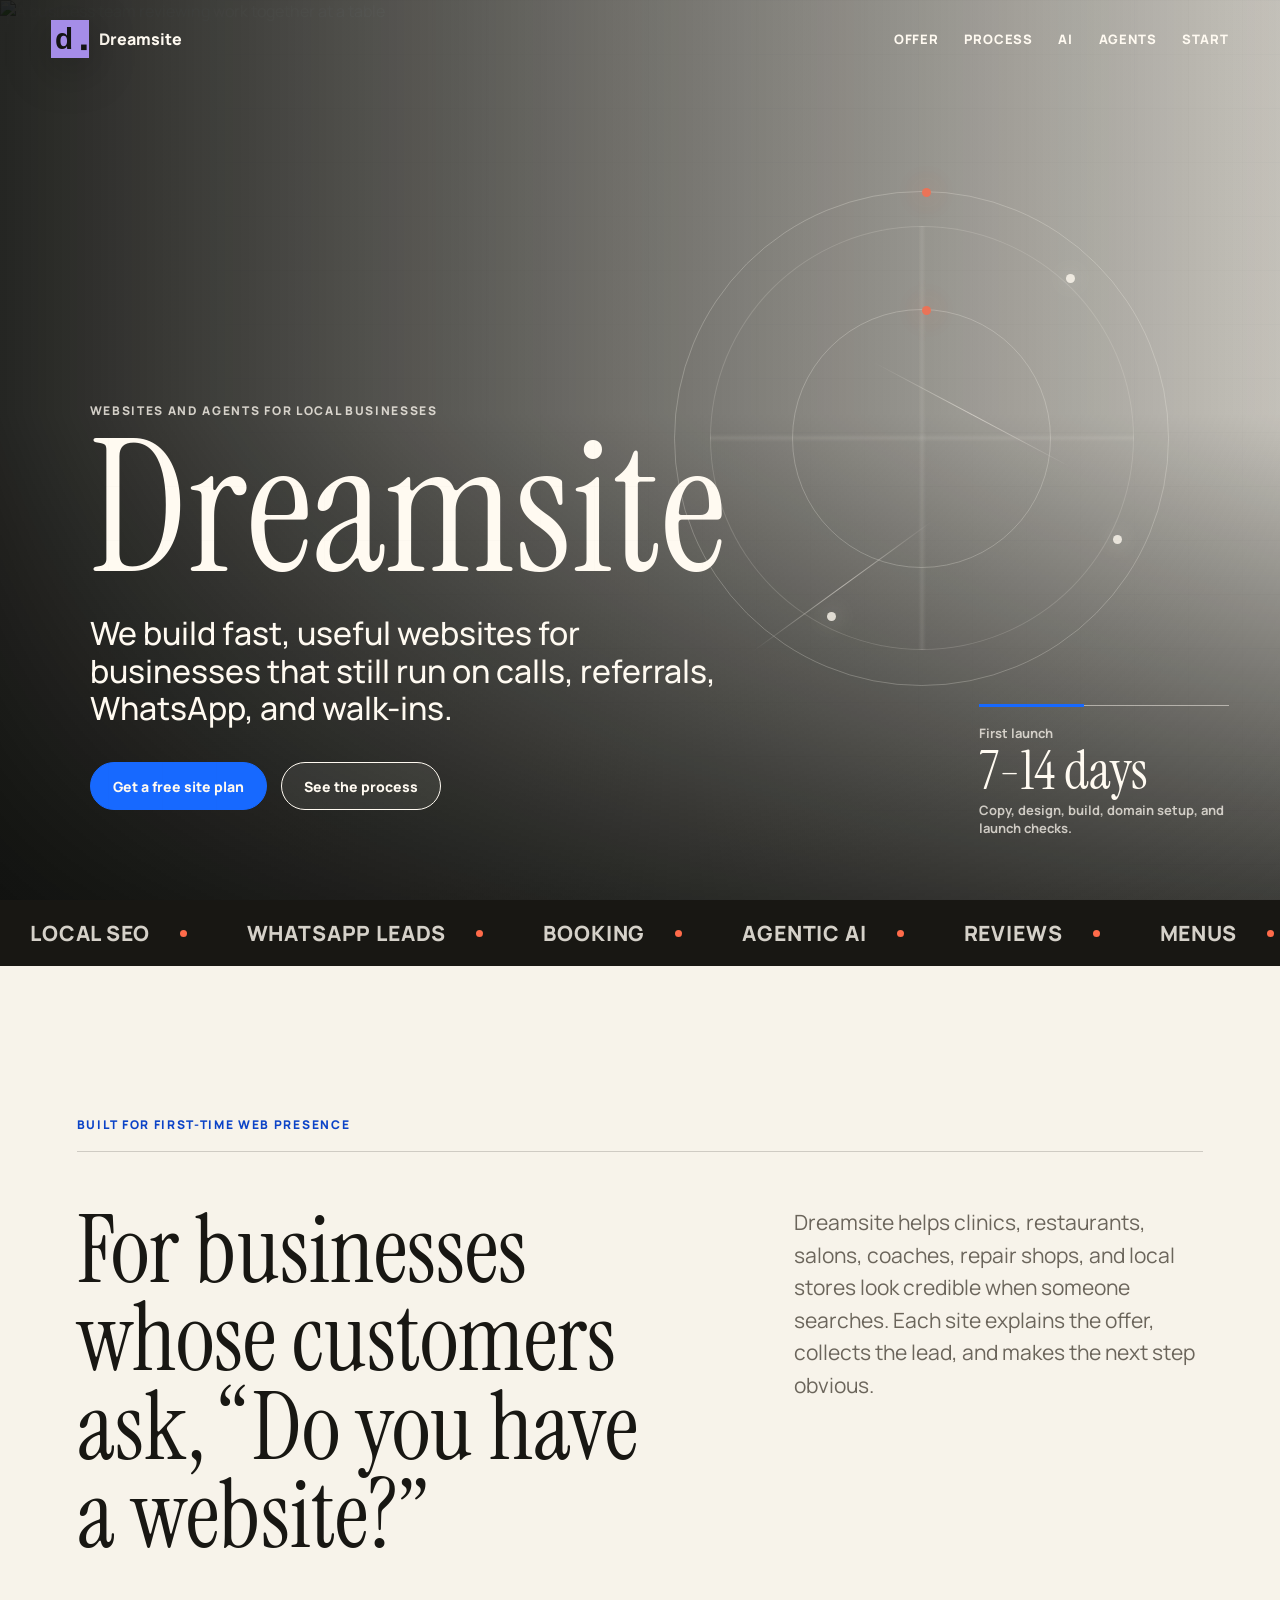
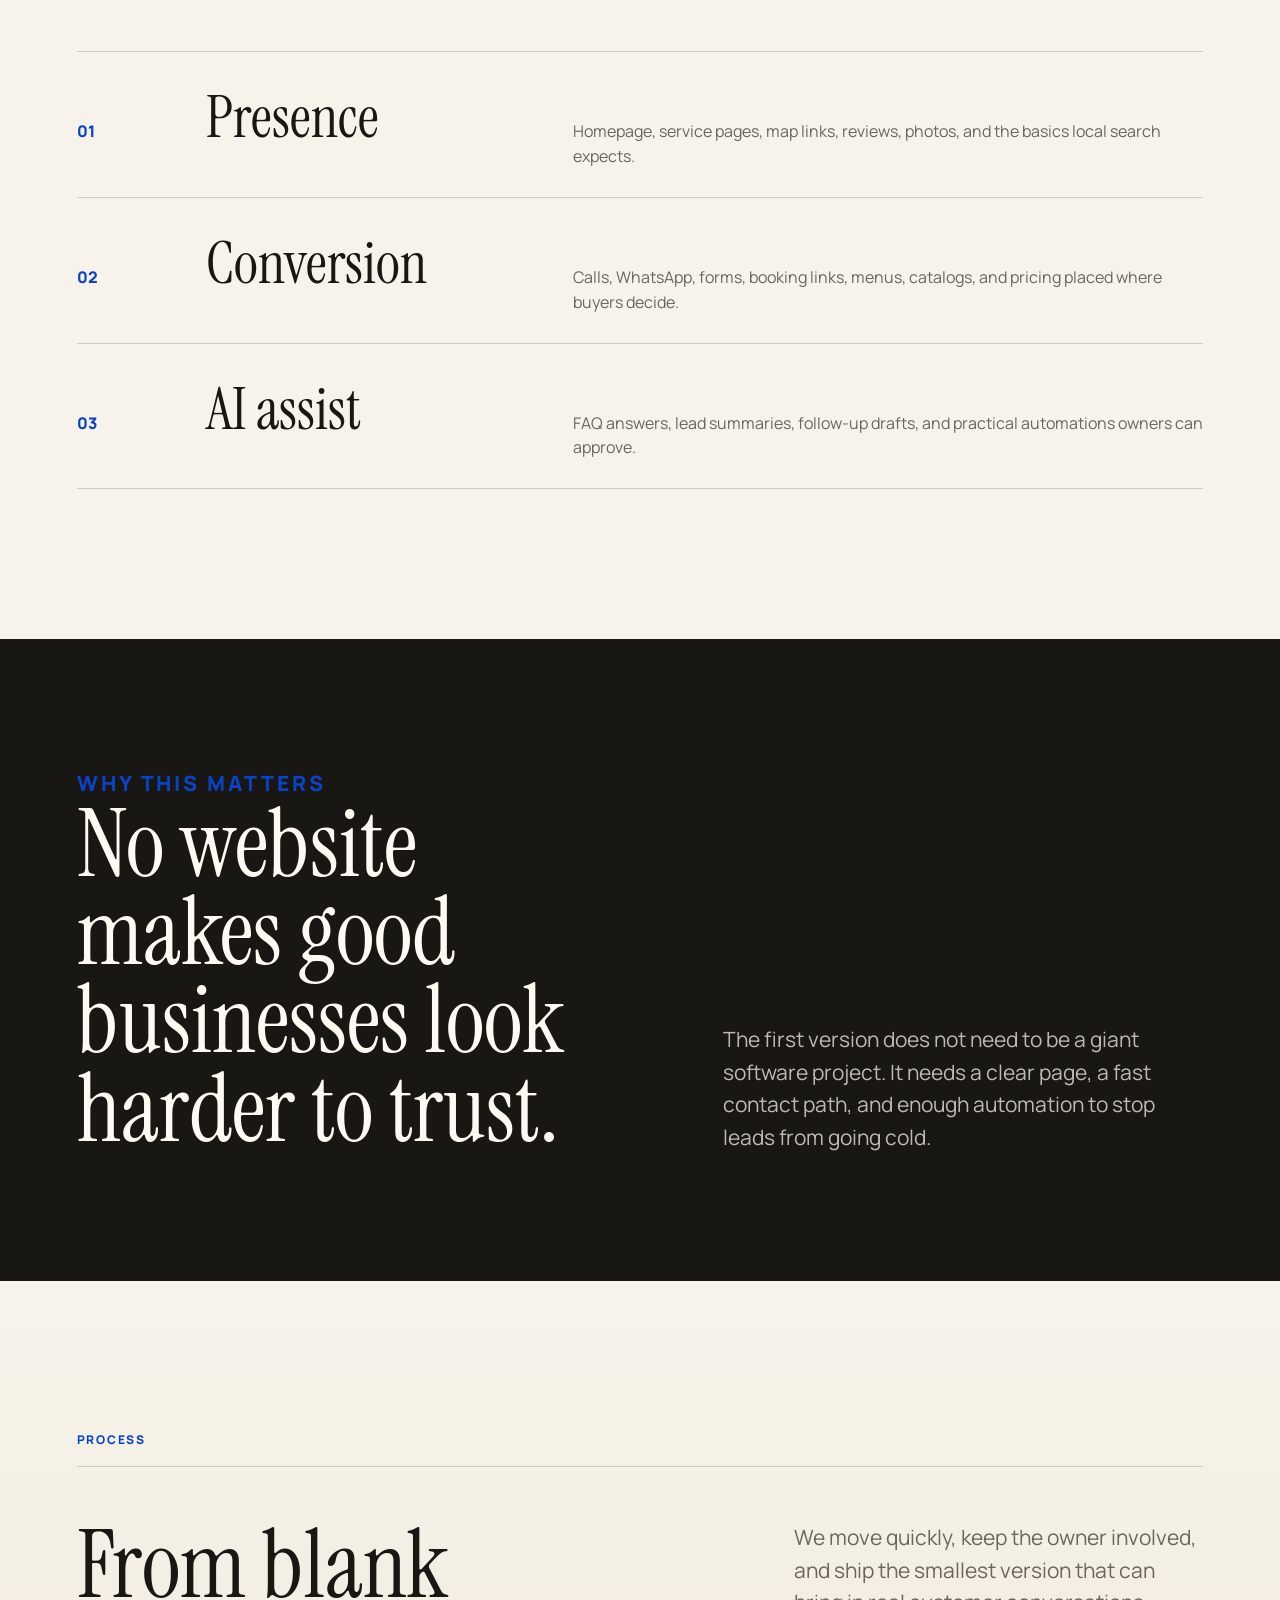
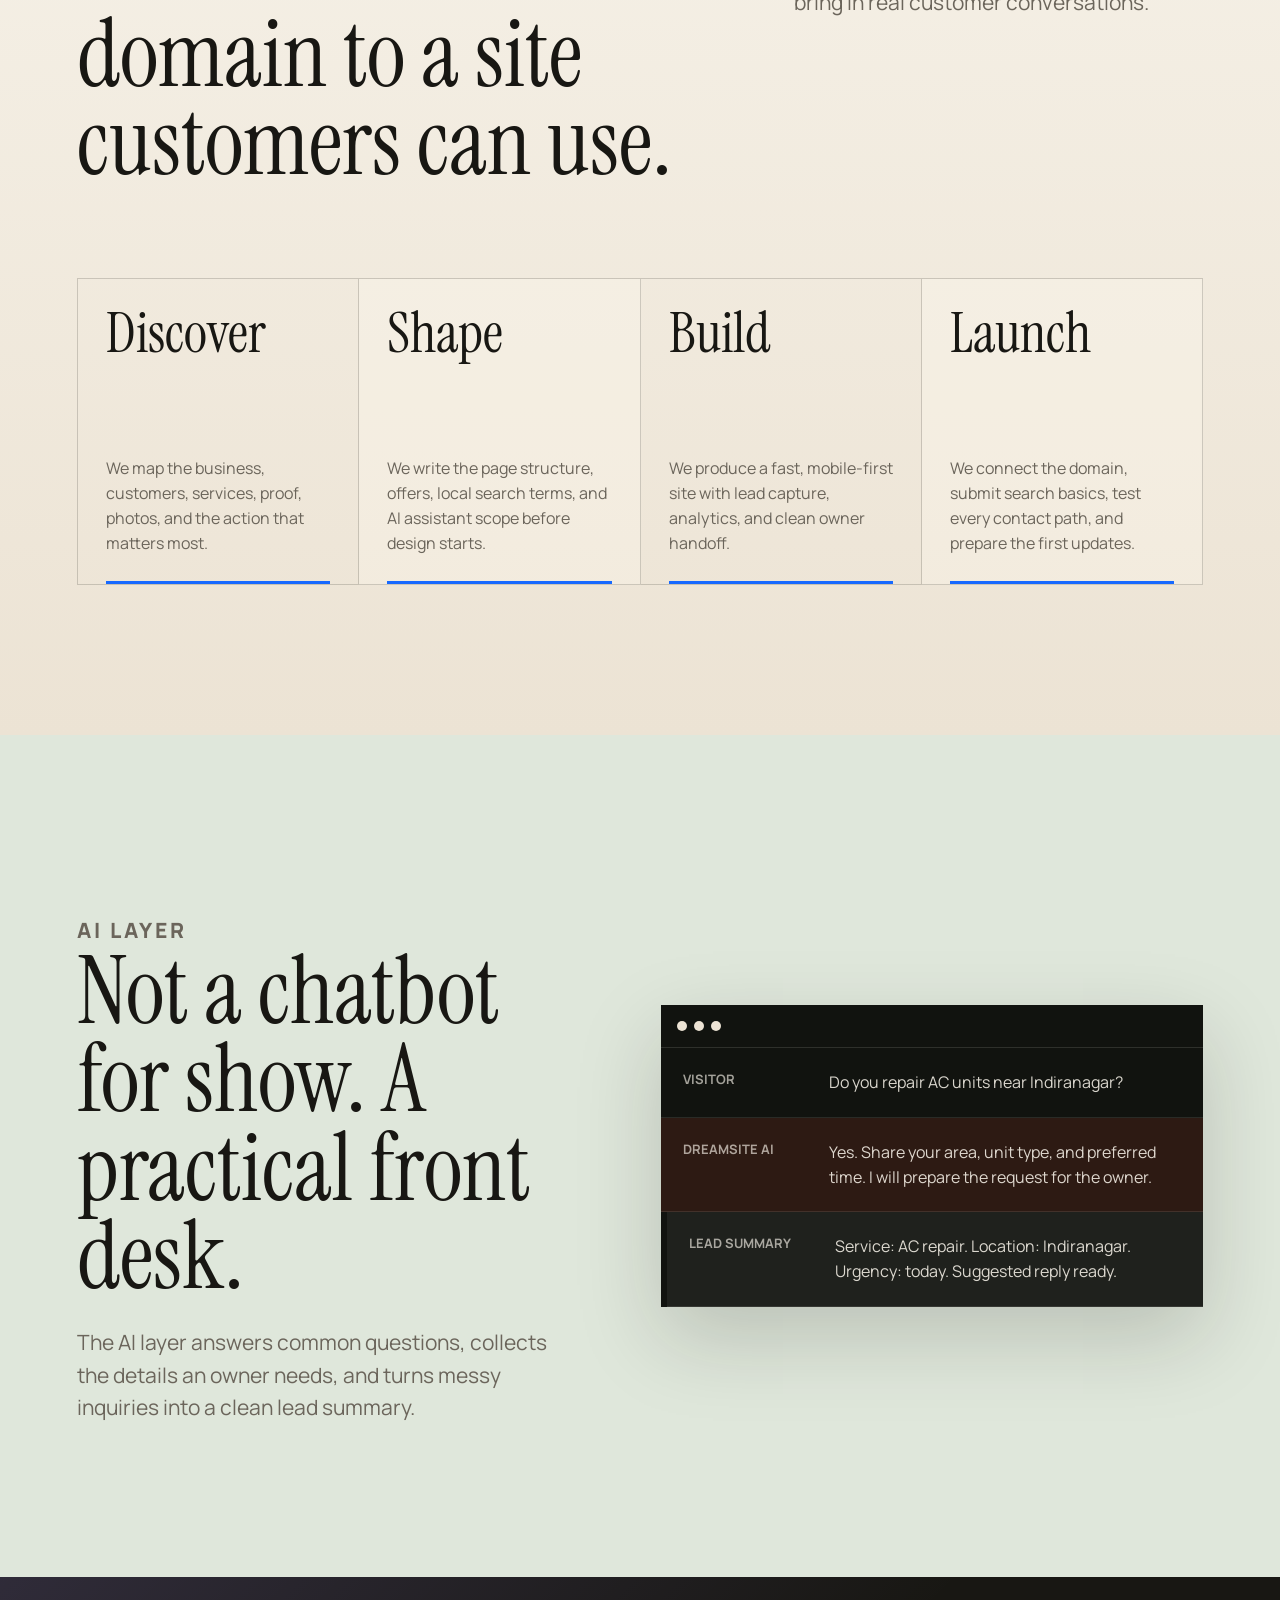
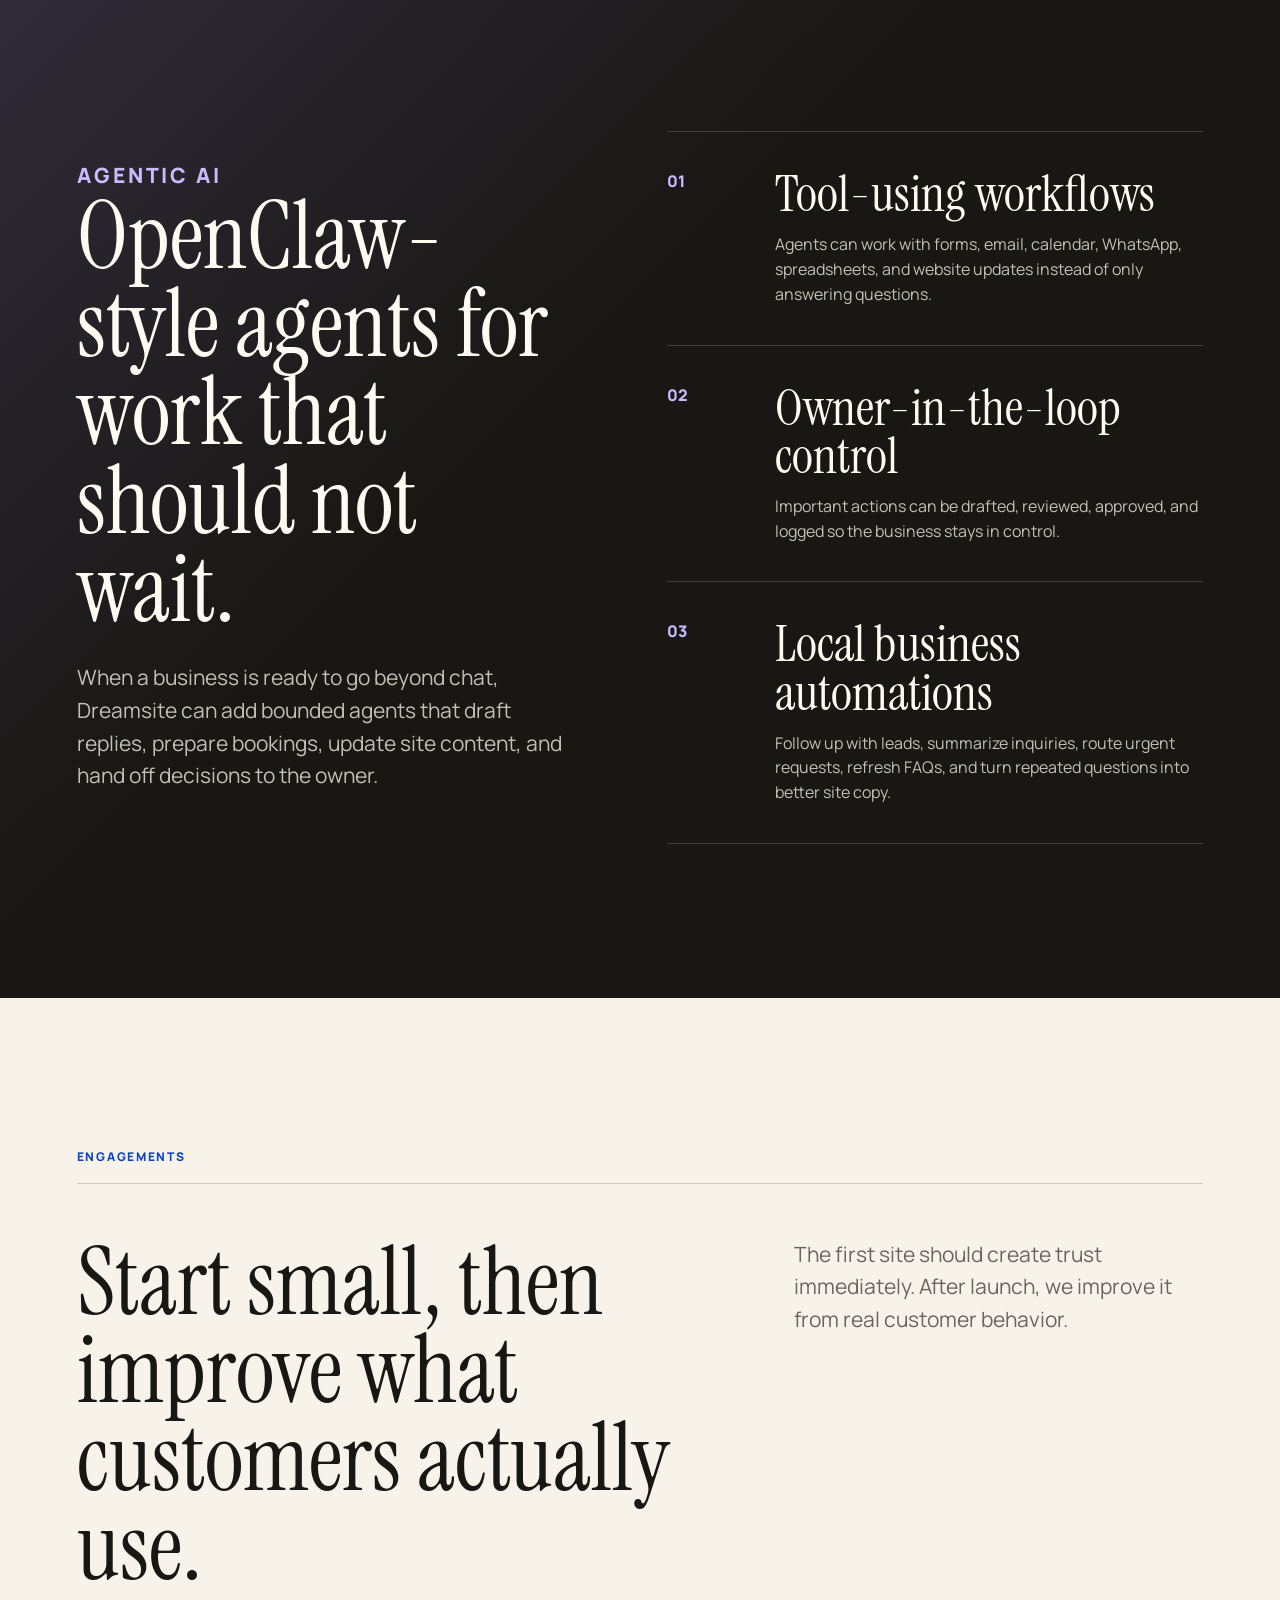
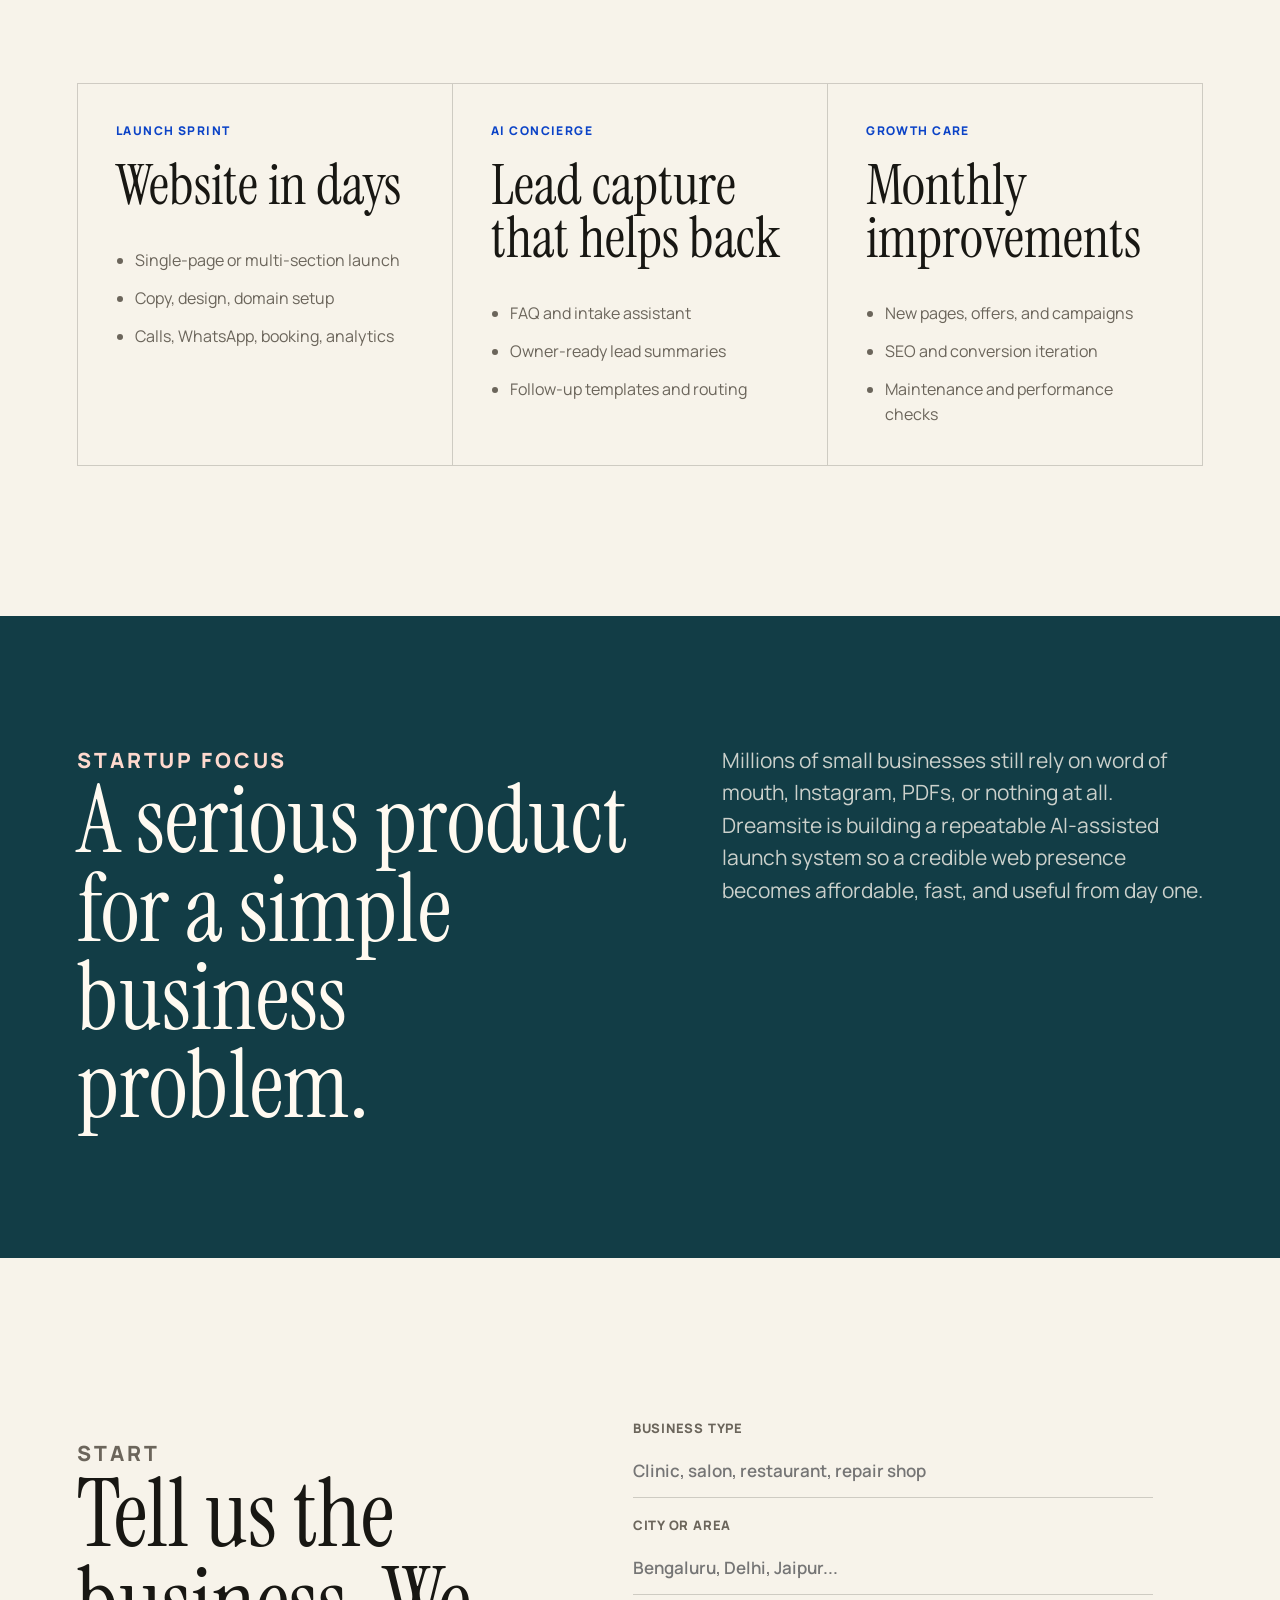
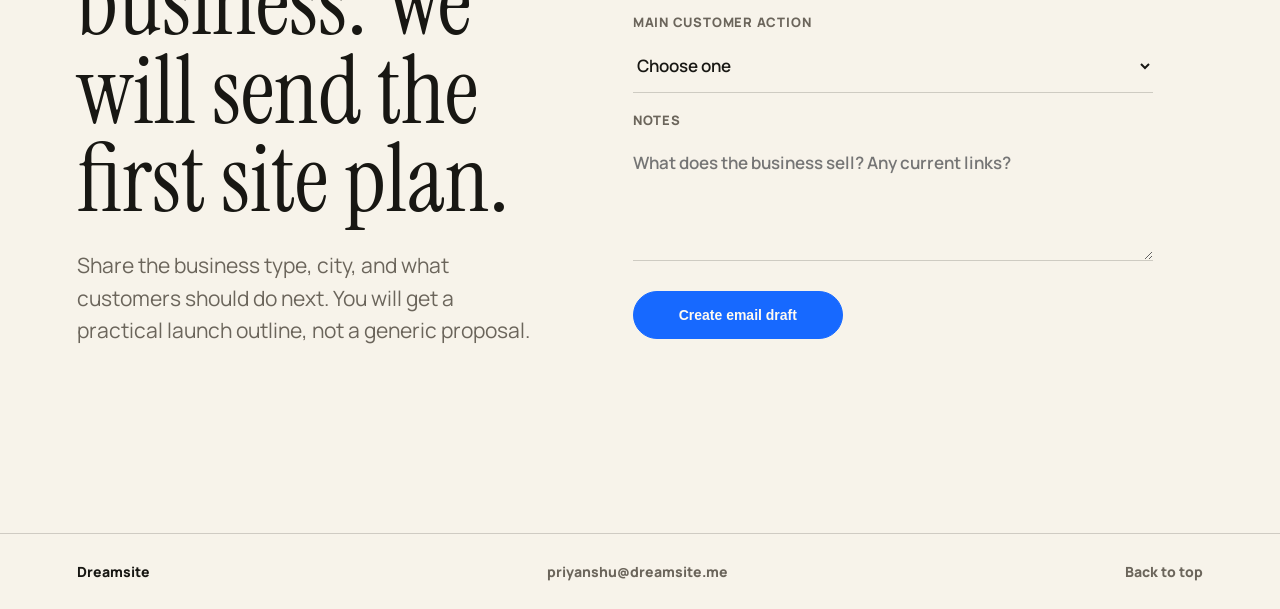
==== commit 583900cb: "Update Dreamsite branding and agentic content" ====
--- a/index.html
+++ b/index.html
@@ -3,25 +3,25 @@
   <head>
     <meta charset="utf-8">
     <meta name="viewport" content="width=device-width, initial-scale=1">
-    <title>Dreamsite.me | AI-powered websites for offline businesses</title>
+    <title>Dreamsite | Websites and AI agents for local businesses</title>
     <meta
       name="description"
-      content="Dreamsite.me builds AI-powered websites for businesses with no online presence: booking, WhatsApp leads, reviews, catalogs, local SEO, and smart follow-up."
+      content="Dreamsite builds fast websites and practical AI agents for local businesses that need leads, booking, WhatsApp, reviews, local SEO, and follow-up."
     >
-    <meta name="theme-color" content="#f7f3ea">
-    <meta property="og:title" content="Dreamsite.me | AI-powered websites for offline businesses">
+    <meta name="theme-color" content="#a58de8">
+    <meta property="og:title" content="Dreamsite | Websites and AI agents for local businesses">
     <meta
       property="og:description"
-      content="Launch a professional web presence with AI-assisted lead capture, local SEO, and conversion-ready pages."
+      content="Launch a professional website with lead capture, local SEO, WhatsApp, booking, and owner-approved AI workflows."
     >
     <meta property="og:type" content="website">
     <meta property="og:url" content="https://dreamsite.me/">
     <meta property="og:image" content="https://dreamsite.me/assets/social-card.svg">
     <meta name="twitter:card" content="summary_large_image">
-    <meta name="twitter:title" content="Dreamsite.me | AI-powered websites for offline businesses">
+    <meta name="twitter:title" content="Dreamsite | Websites and AI agents for local businesses">
     <meta
       name="twitter:description"
-      content="Launch a professional web presence with AI-assisted lead capture, local SEO, and conversion-ready pages."
+      content="Launch a professional website with lead capture, local SEO, WhatsApp, booking, and owner-approved AI workflows."
     >
     <meta name="twitter:image" content="https://dreamsite.me/assets/social-card.svg">
     <link rel="canonical" href="https://dreamsite.me/">
@@ -45,12 +45,13 @@
         <span class="brand-symbol" aria-hidden="true">
           <img src="/assets/dreamsite-mark.svg" alt="">
         </span>
-        <span>Dreamsite.me</span>
+        <span>Dreamsite</span>
       </a>
       <nav class="nav-links" aria-label="Main">
         <a href="#offer">Offer</a>
         <a href="#process">Process</a>
         <a href="#ai">AI</a>
+        <a href="#agents">Agents</a>
         <a href="#contact">Start</a>
       </nav>
     </header>
@@ -73,11 +74,11 @@
           <span class="signal-line signal-line-two"></span>
         </div>
         <div class="hero-content reveal">
-          <p class="eyebrow">AI websites for businesses people already search for</p>
-          <h1 id="hero-title">Dreamsite.me</h1>
+          <p class="eyebrow">Websites and agents for local businesses</p>
+          <h1 id="hero-title">Dreamsite</h1>
           <p class="hero-copy">
-            We turn offline businesses into polished online destinations with booking, WhatsApp leads,
-            local SEO, reviews, and AI follow-up built in.
+            We build fast, useful websites for businesses that still run on calls, referrals,
+            WhatsApp, and walk-ins.
           </p>
           <div class="hero-actions" aria-label="Primary actions">
             <a class="button button-primary" href="#contact">Get a free site plan</a>
@@ -87,7 +88,7 @@
         <aside class="hero-note reveal" aria-label="Dreamsite launch promise">
           <span>First launch</span>
           <strong>7-14 days</strong>
-          <small>Discovery, copy, design, build, and launch support.</small>
+          <small>Copy, design, build, domain setup, and launch checks.</small>
         </aside>
       </section>
 
@@ -96,7 +97,7 @@
           <span>Local SEO</span>
           <span>WhatsApp Leads</span>
           <span>Booking</span>
-          <span>AI Intake</span>
+          <span>Agentic AI</span>
           <span>Reviews</span>
           <span>Menus</span>
           <span>Catalogs</span>
@@ -104,7 +105,7 @@
           <span>Local SEO</span>
           <span>WhatsApp Leads</span>
           <span>Booking</span>
-          <span>AI Intake</span>
+          <span>Agentic AI</span>
           <span>Reviews</span>
           <span>Menus</span>
           <span>Catalogs</span>
@@ -117,26 +118,26 @@
         <div class="split-copy">
           <h2 id="offer-title">For businesses whose customers ask, “Do you have a website?”</h2>
           <p>
-            Dreamsite.me helps clinics, restaurants, salons, coaches, local services, and retail stores
-            stop losing trust at the search result. Each site is built to answer questions, collect leads,
-            and make the next step obvious.
+            Dreamsite helps clinics, restaurants, salons, coaches, repair shops, and local stores
+            look credible when someone searches. Each site explains the offer, collects the lead,
+            and makes the next step obvious.
           </p>
         </div>
         <div class="offer-list" aria-label="What Dreamsite ships">
           <article class="offer-row reveal interactive-row">
             <span>01</span>
             <h3>Presence</h3>
-            <p>Brand-ready homepage, service pages, map links, testimonials, and local search foundations.</p>
+            <p>Homepage, service pages, map links, reviews, photos, and the basics local search expects.</p>
           </article>
           <article class="offer-row reveal interactive-row">
             <span>02</span>
             <h3>Conversion</h3>
-            <p>Calls, WhatsApp, forms, booking links, menus, catalogs, pricing, and trust signals placed where buyers decide.</p>
+            <p>Calls, WhatsApp, forms, booking links, menus, catalogs, and pricing placed where buyers decide.</p>
           </article>
           <article class="offer-row reveal interactive-row">
             <span>03</span>
             <h3>AI assist</h3>
-            <p>Smart intake, instant FAQ answers, lead summaries, and follow-up prompts that help owners respond faster.</p>
+            <p>FAQ answers, lead summaries, follow-up drafts, and practical automations owners can approve.</p>
           </article>
         </div>
       </section>
@@ -144,21 +145,21 @@
       <section class="proof-band" aria-labelledby="proof-title">
         <div>
           <p class="eyebrow dark">Why this matters</p>
-          <h2 id="proof-title">No website is no longer neutral. It is a silent “not open yet.”</h2>
+          <h2 id="proof-title">No website makes good businesses look harder to trust.</h2>
         </div>
         <p>
-          The first version does not need a giant software project. It needs a credible page,
-          a clear offer, a fast way to contact the owner, and enough intelligence to keep leads warm.
+          The first version does not need to be a giant software project. It needs a clear page,
+          a fast contact path, and enough automation to stop leads from going cold.
         </p>
       </section>
 
       <section class="section-pad process-section" id="process" aria-labelledby="process-title">
         <div class="section-kicker">Process</div>
         <div class="split-copy">
-          <h2 id="process-title">From blank domain to useful business asset.</h2>
-          <p>
-            Inspired by studio-style product delivery: move quickly, keep the owner involved,
-            and ship something real enough to bring customers in.
+          <h2 id="process-title">From blank domain to a site customers can use.</h2>
+          <p>
+            We move quickly, keep the owner involved, and ship the smallest version that can
+            bring in real customer conversations.
           </p>
         </div>
         <ol class="process-list">
@@ -186,8 +187,8 @@
           <p class="section-kicker">AI layer</p>
           <h2 id="ai-title">Not a chatbot for show. A practical front desk.</h2>
           <p>
-            Dreamsite AI can qualify inquiries, answer common questions, collect preferences,
-            and send owners a clean lead summary so they can respond with context.
+            The AI layer answers common questions, collects the details an owner needs,
+            and turns messy inquiries into a clean lead summary.
           </p>
         </div>
         <div class="console reveal" aria-label="Example AI intake transcript">
@@ -211,10 +212,44 @@
         </div>
       </section>
 
+      <section class="agentic-section" id="agents" aria-labelledby="agents-title">
+        <div class="agentic-head reveal">
+          <p class="section-kicker">Agentic AI</p>
+          <h2 id="agents-title">OpenClaw-style agents for work that should not wait.</h2>
+          <p>
+            When a business is ready to go beyond chat, Dreamsite can add bounded agents that draft replies,
+            prepare bookings, update site content, and hand off decisions to the owner.
+          </p>
+        </div>
+        <div class="agentic-grid" aria-label="Agentic AI capabilities">
+          <article class="agentic-row reveal">
+            <span>01</span>
+            <div>
+              <h3>Tool-using workflows</h3>
+              <p>Agents can work with forms, email, calendar, WhatsApp, spreadsheets, and website updates instead of only answering questions.</p>
+            </div>
+          </article>
+          <article class="agentic-row reveal">
+            <span>02</span>
+            <div>
+              <h3>Owner-in-the-loop control</h3>
+              <p>Important actions can be drafted, reviewed, approved, and logged so the business stays in control.</p>
+            </div>
+          </article>
+          <article class="agentic-row reveal">
+            <span>03</span>
+            <div>
+              <h3>Local business automations</h3>
+              <p>Follow up with leads, summarize inquiries, route urgent requests, refresh FAQs, and turn repeated questions into better site copy.</p>
+            </div>
+          </article>
+        </div>
+      </section>
+
       <section class="section-pad plans-section" aria-labelledby="plans-title">
         <div class="section-kicker">Engagements</div>
         <div class="split-copy">
-          <h2 id="plans-title">Start small, then grow what works.</h2>
+          <h2 id="plans-title">Start small, then improve what customers actually use.</h2>
           <p>
             The first site should create trust immediately. After launch, we improve it from real customer behavior.
           </p>
@@ -253,11 +288,11 @@
       <section class="founder-note" aria-labelledby="founder-title">
         <div>
           <p class="section-kicker">Startup focus</p>
-          <h2 id="founder-title">A venture-shaped service for a very ordinary problem.</h2>
+          <h2 id="founder-title">A serious product for a simple business problem.</h2>
         </div>
         <p>
           Millions of small businesses still rely on word of mouth, Instagram, PDFs, or nothing at all.
-          Dreamsite.me is building a repeatable AI-assisted launch system so a credible web presence becomes
+          Dreamsite is building a repeatable AI-assisted launch system so a credible web presence becomes
           affordable, fast, and useful from day one.
         </p>
       </section>
@@ -302,7 +337,7 @@
     </main>
 
     <footer class="site-footer">
-      <p>Dreamsite.me</p>
+      <p>Dreamsite</p>
       <a href="mailto:priyanshu@dreamsite.me">priyanshu@dreamsite.me</a>
       <a href="#top">Back to top</a>
     </footer>
--- a/styles.css
+++ b/styles.css
@@ -4,9 +4,10 @@
   --ink: #181713;
   --muted: #6b655b;
   --line: rgba(24, 23, 19, 0.18);
-  --accent: #e94b2f;
-  --accent-dark: #a92d19;
-  --moss: #2f5544;
+  --accent: #1769ff;
+  --accent-dark: #0b43c7;
+  --spark: #ff6b4a;
+  --moss: #123d46;
   --white: #fffaf1;
   --shadow: 0 30px 80px rgba(24, 23, 19, 0.18);
   --serif: "Instrument Serif", Georgia, serif;
@@ -227,8 +228,8 @@
   height: 9px;
   border-radius: 50%;
   content: "";
-  background: var(--accent);
-  box-shadow: 0 0 24px rgba(233, 75, 47, 0.74);
+  background: var(--spark);
+  box-shadow: 0 0 24px rgba(255, 107, 74, 0.74);
 }
 
 .signal-ring-two {
@@ -431,7 +432,7 @@
   margin-left: 30px;
   border-radius: 50%;
   content: "";
-  background: var(--accent);
+  background: var(--spark);
 }
 
 .section-pad {
@@ -610,6 +611,74 @@
   align-items: center;
   padding: clamp(74px, 12vw, 160px) clamp(18px, 6vw, 86px);
   background: #dfe7db;
+}
+
+.agentic-section {
+  display: grid;
+  grid-template-columns: minmax(0, 0.82fr) minmax(320px, 0.9fr);
+  gap: clamp(34px, 8vw, 112px);
+  padding: clamp(78px, 12vw, 160px) clamp(18px, 6vw, 86px);
+  background:
+    linear-gradient(135deg, rgba(169, 149, 255, 0.16), transparent 42%),
+    var(--ink);
+  color: var(--white);
+}
+
+.agentic-head {
+  position: sticky;
+  top: 110px;
+  align-self: start;
+}
+
+.agentic-head .section-kicker {
+  color: #cabbff;
+}
+
+.agentic-head h2 {
+  margin: 0;
+  font-family: var(--serif);
+  font-size: 5.875rem;
+  font-weight: 400;
+  line-height: 0.94;
+}
+
+.agentic-head p {
+  margin: 28px 0 0;
+  color: rgba(255, 250, 241, 0.74);
+  font-size: 1.3125rem;
+  line-height: 1.55;
+}
+
+.agentic-grid {
+  border-top: 1px solid rgba(255, 250, 241, 0.18);
+}
+
+.agentic-row {
+  display: grid;
+  grid-template-columns: 64px minmax(0, 1fr);
+  gap: clamp(18px, 4vw, 44px);
+  padding: clamp(24px, 4vw, 38px) 0;
+  border-bottom: 1px solid rgba(255, 250, 241, 0.18);
+}
+
+.agentic-row span {
+  color: #cabbff;
+  font-weight: 900;
+}
+
+.agentic-row h3 {
+  margin: 0 0 14px;
+  font-family: var(--serif);
+  font-size: clamp(2.5rem, 4vw, 4.7rem);
+  font-weight: 400;
+  line-height: 0.94;
+}
+
+.agentic-row p {
+  max-width: 660px;
+  margin: 0;
+  color: rgba(255, 250, 241, 0.74);
+  line-height: 1.55;
 }
 
 .ai-copy p {
@@ -1010,11 +1079,16 @@
   .split-copy,
   .proof-band,
   .ai-section,
+  .agentic-section,
   .founder-note,
   .contact-section {
     grid-template-columns: 1fr;
   }
 
+  .agentic-head {
+    position: static;
+  }
+
   .offer-row {
     grid-template-columns: 52px 1fr;
   }
@@ -1031,6 +1105,7 @@
   .split-copy h2,
   .proof-band h2,
   .ai-section h2,
+  .agentic-head h2,
   .founder-note h2,
   .contact-section h2 {
     font-size: 4.75rem;
@@ -1092,6 +1167,7 @@
   .split-copy h2,
   .proof-band h2,
   .ai-section h2,
+  .agentic-head h2,
   .founder-note h2,
   .contact-section h2 {
     font-size: 3.7rem;
@@ -1100,6 +1176,7 @@
   .offer-row,
   .process-list,
   .plan-rails,
+  .agentic-row,
   .console-line {
     grid-template-columns: 1fr;
   }
@@ -1142,6 +1219,7 @@
   .split-copy h2,
   .proof-band h2,
   .ai-section h2,
+  .agentic-head h2,
   .founder-note h2,
   .contact-section h2 {
     font-size: 3.25rem;
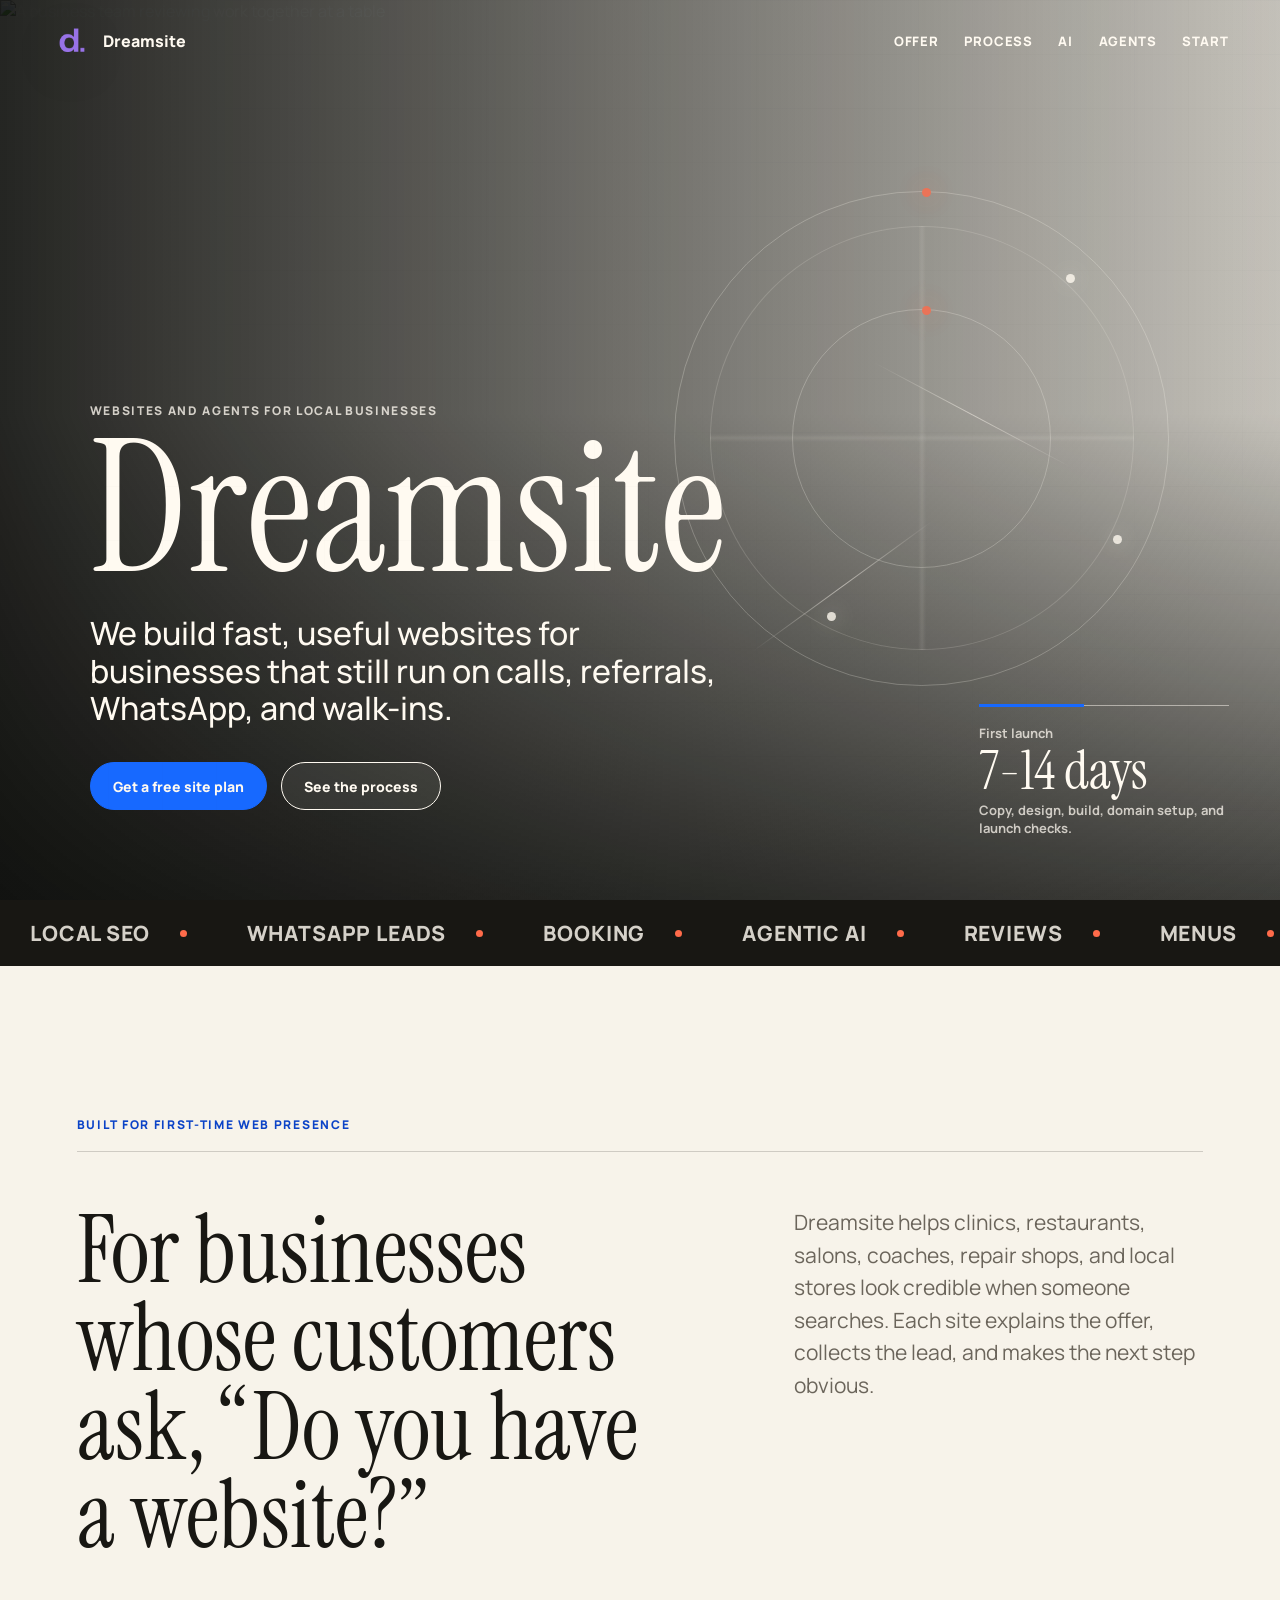
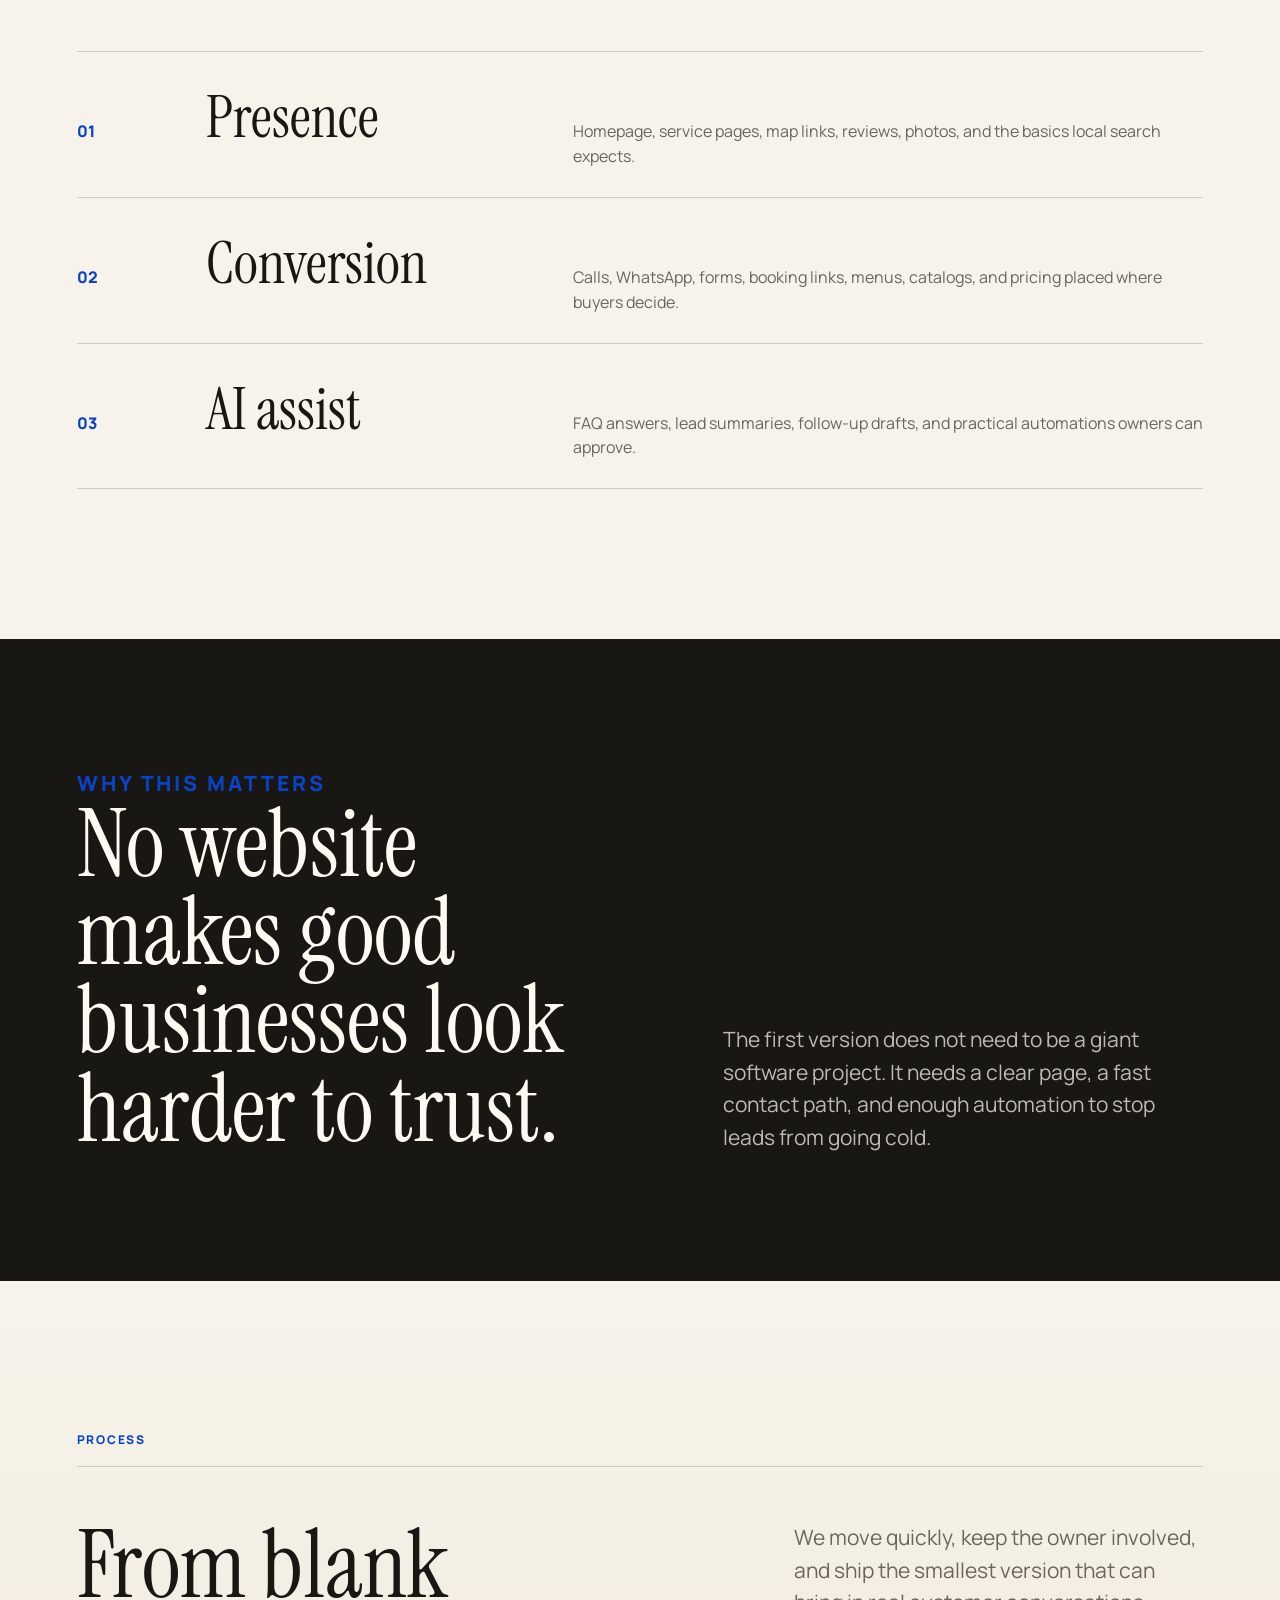
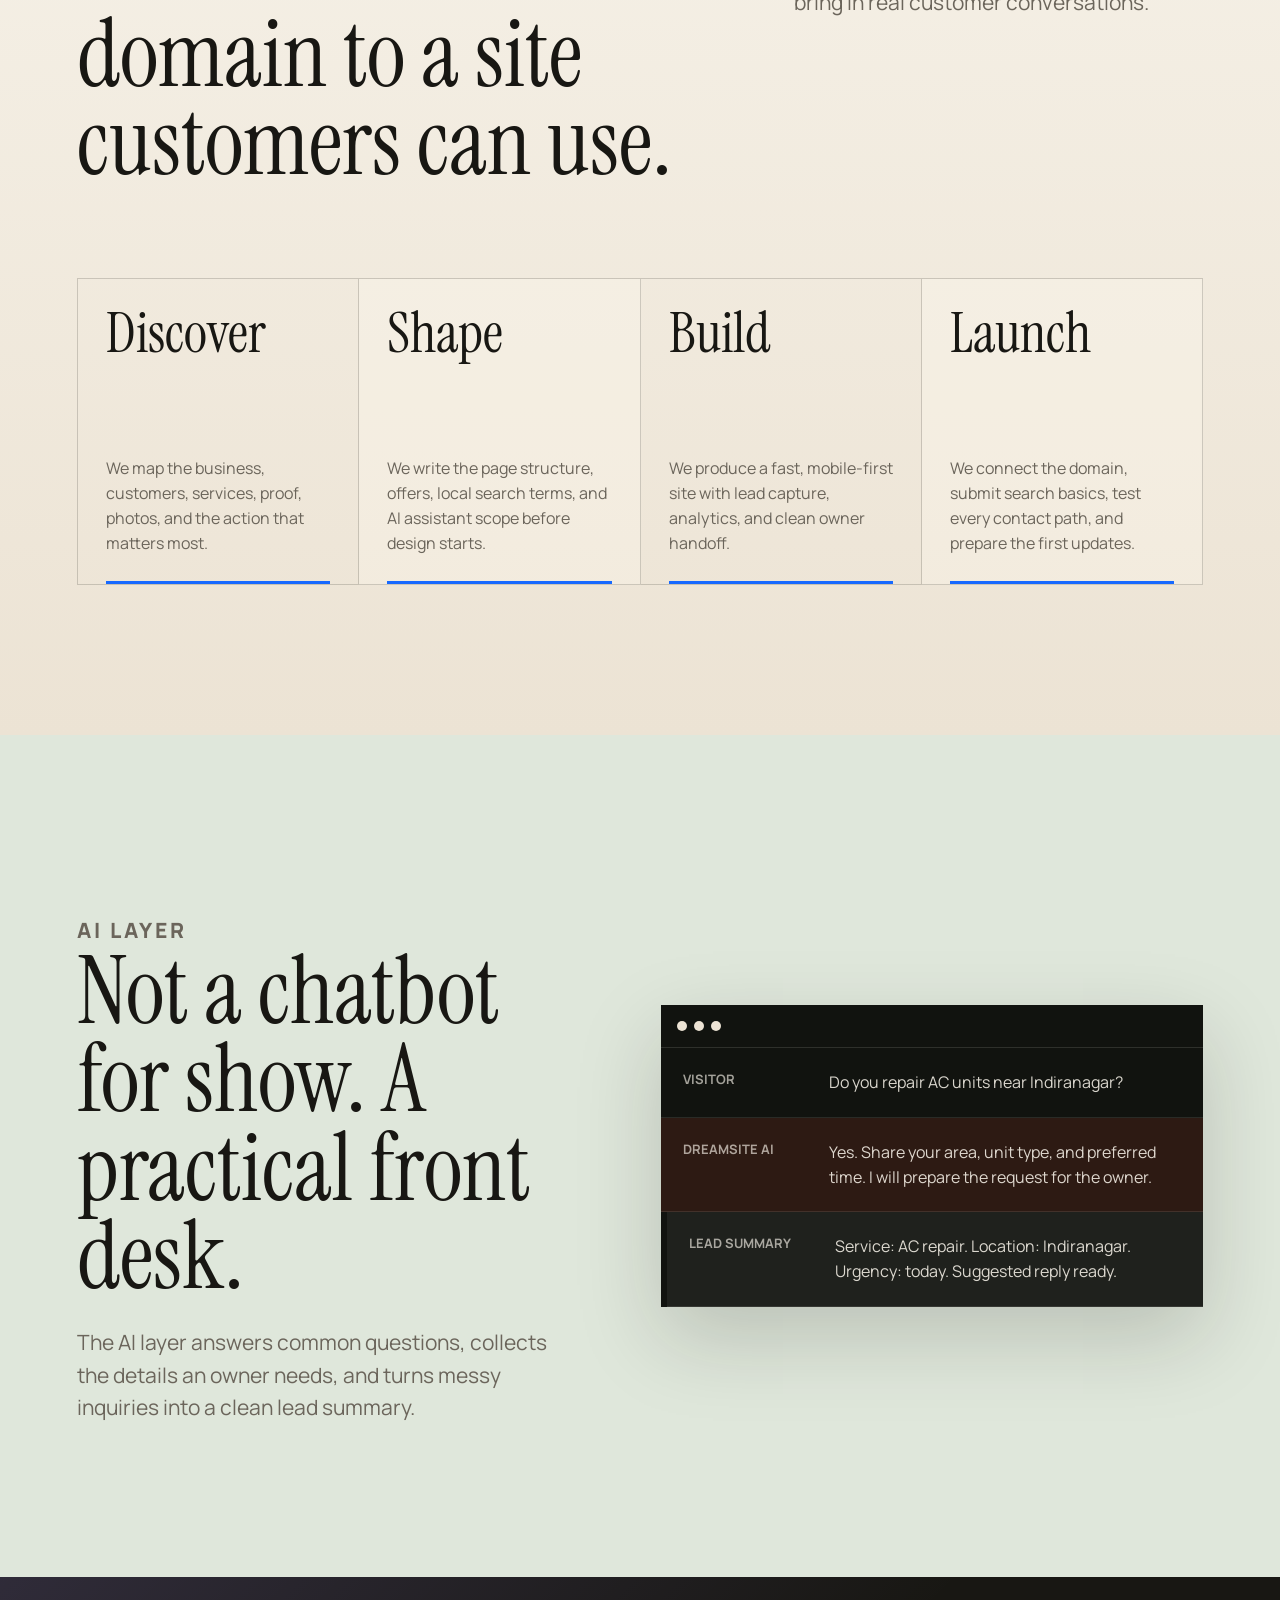
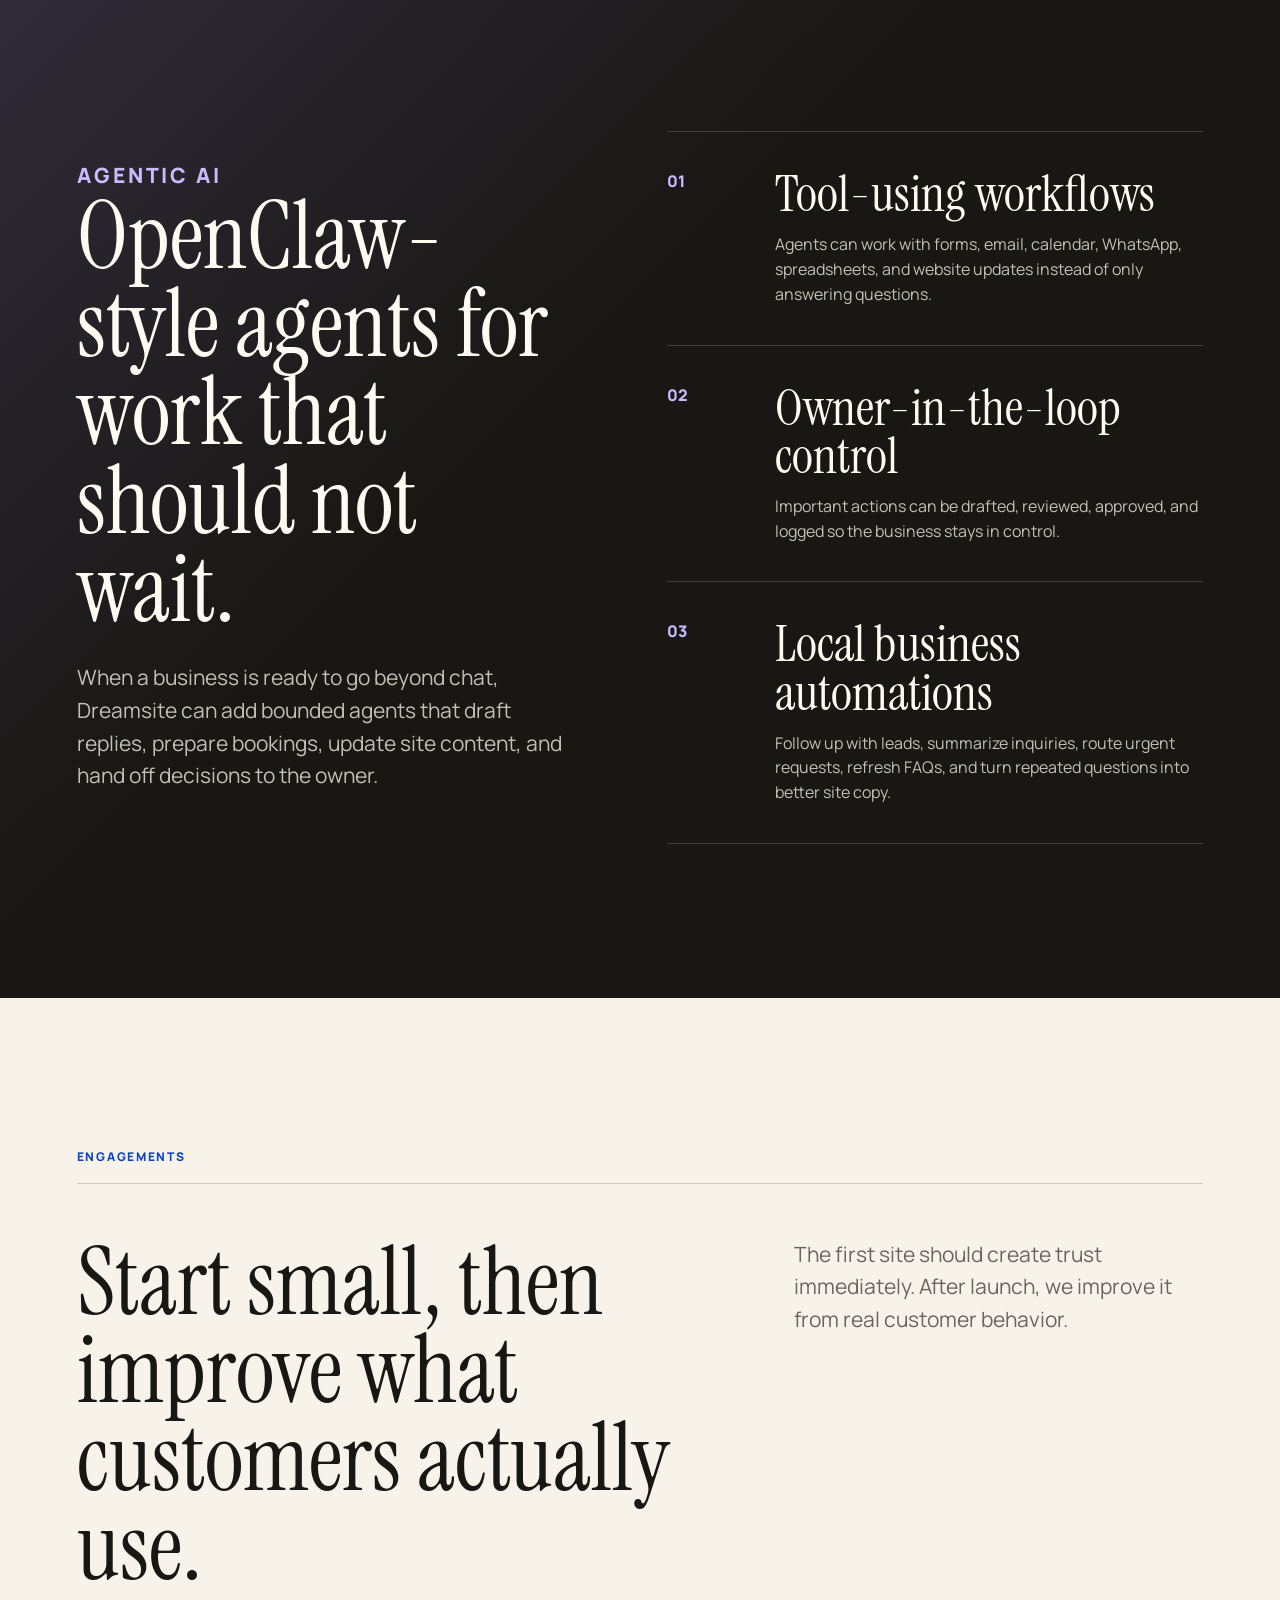
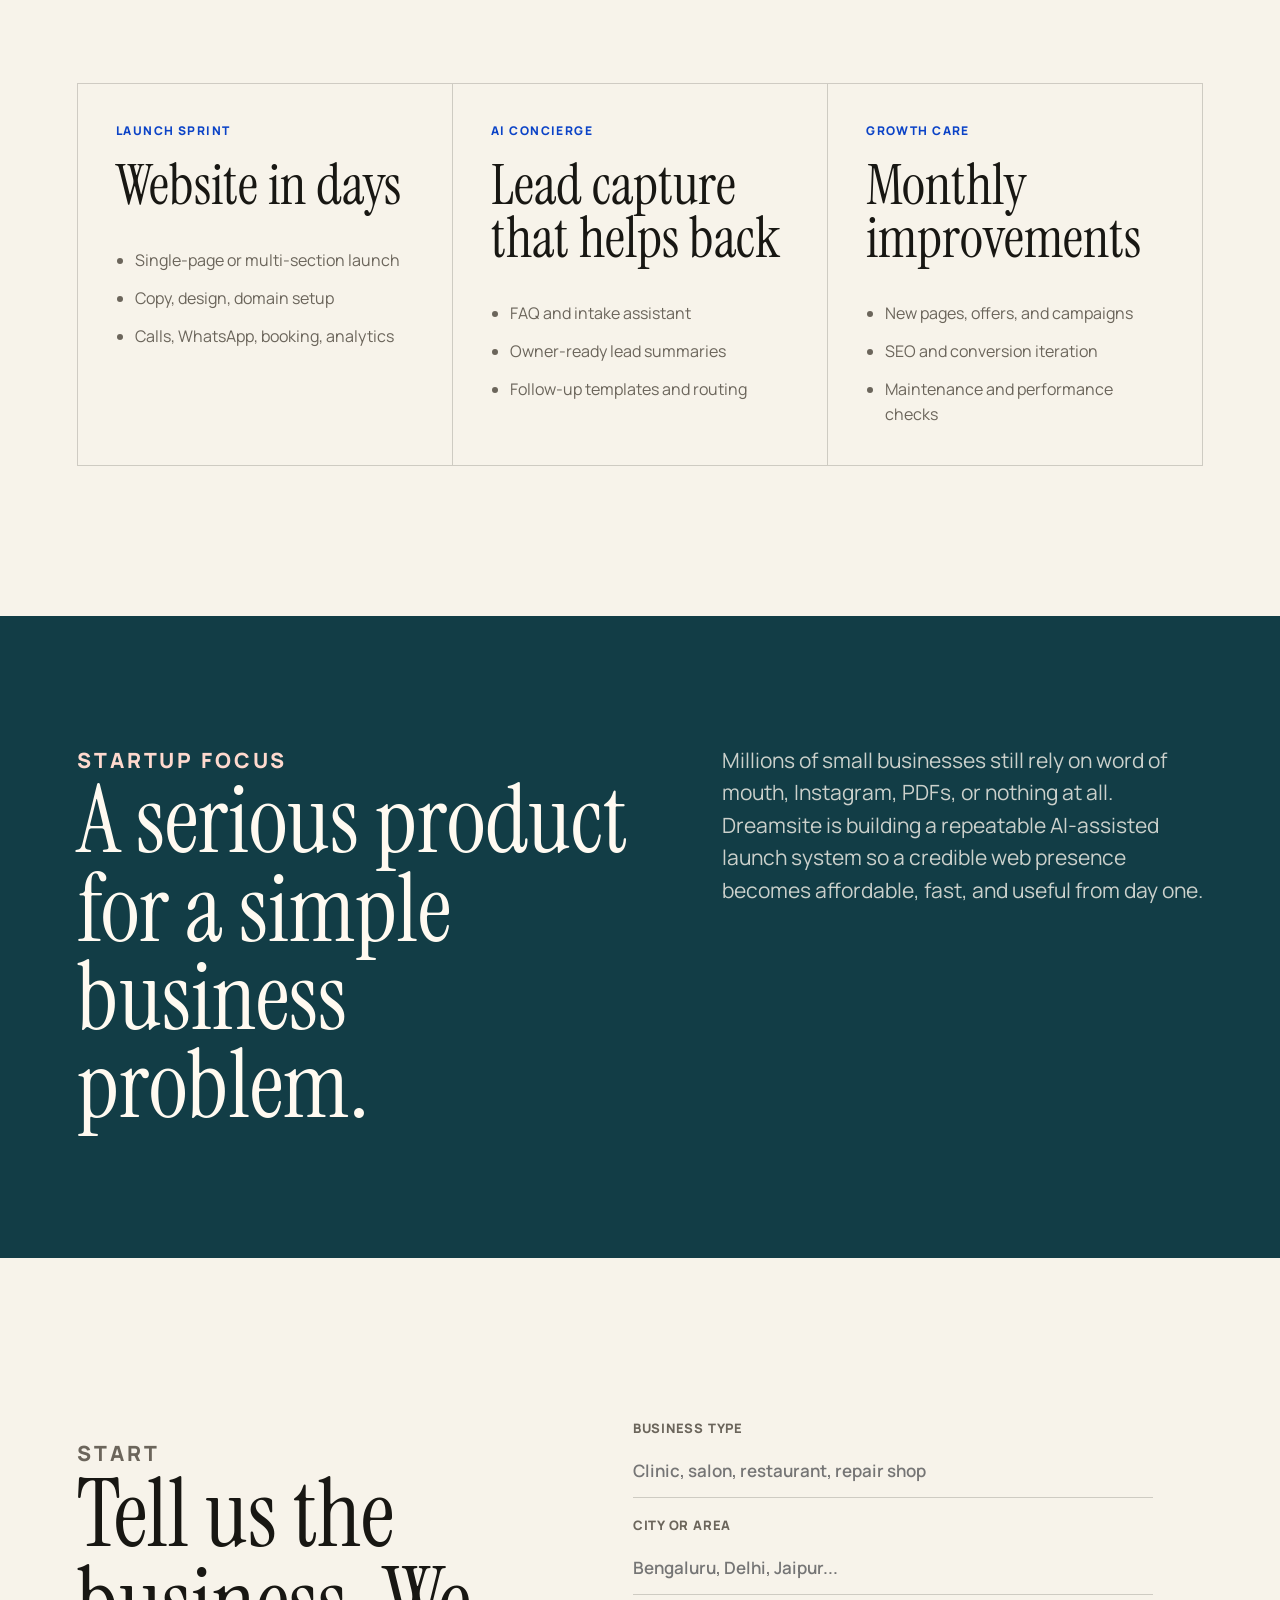
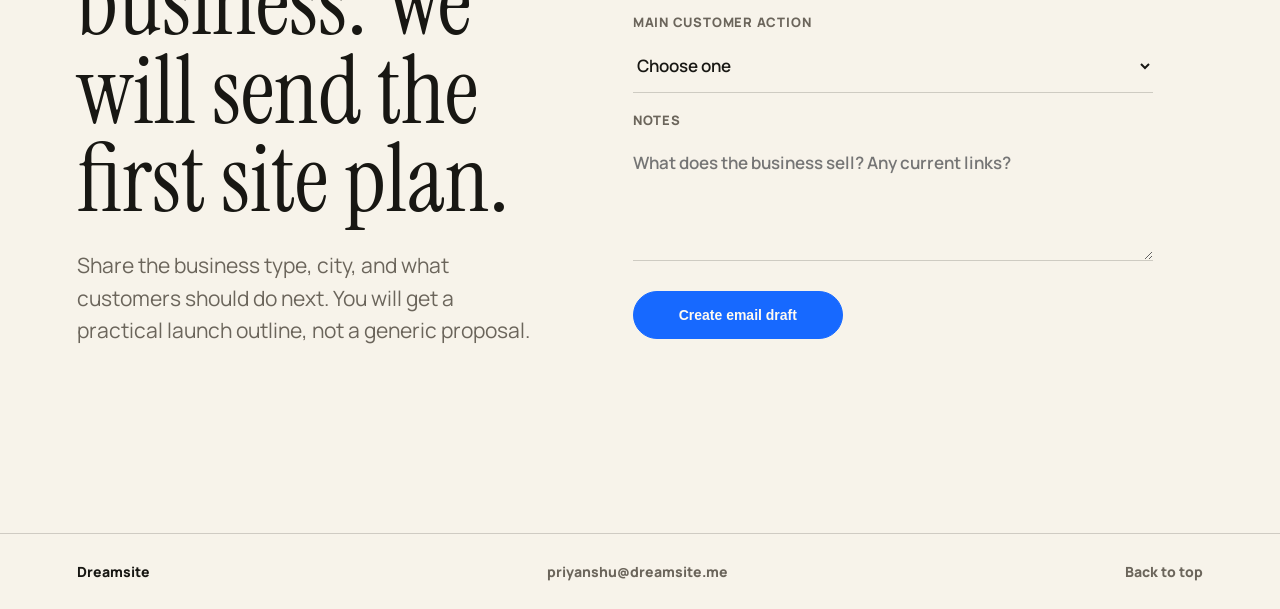
==== commit e6bb0995: "Use provided Dreamsite logo assets" ====
--- a/index.html
+++ b/index.html
@@ -16,17 +16,17 @@
     >
     <meta property="og:type" content="website">
     <meta property="og:url" content="https://dreamsite.me/">
-    <meta property="og:image" content="https://dreamsite.me/assets/social-card.svg">
+    <meta property="og:image" content="https://dreamsite.me/assets/logo-for-dark-background.png">
     <meta name="twitter:card" content="summary_large_image">
     <meta name="twitter:title" content="Dreamsite | Websites and AI agents for local businesses">
     <meta
       name="twitter:description"
       content="Launch a professional website with lead capture, local SEO, WhatsApp, booking, and owner-approved AI workflows."
     >
-    <meta name="twitter:image" content="https://dreamsite.me/assets/social-card.svg">
+    <meta name="twitter:image" content="https://dreamsite.me/assets/logo-for-dark-background.png">
     <link rel="canonical" href="https://dreamsite.me/">
-    <link rel="icon" href="/assets/favicon.svg" type="image/svg+xml">
-    <link rel="apple-touch-icon" href="/assets/apple-touch-icon.png">
+    <link rel="icon" href="/assets/logo.png" type="image/png">
+    <link rel="apple-touch-icon" href="/assets/logo.png">
     <link rel="manifest" href="/site.webmanifest">
     <link rel="preconnect" href="https://fonts.googleapis.com">
     <link rel="preconnect" href="https://fonts.gstatic.com" crossorigin>
@@ -43,7 +43,8 @@
     <header class="site-header" aria-label="Primary navigation">
       <a class="brand-mark" href="#top" aria-label="Dreamsite.me home">
         <span class="brand-symbol" aria-hidden="true">
-          <img src="/assets/dreamsite-mark.svg" alt="">
+          <img class="logo-on-dark" src="/assets/logo-for-dark-background.png" alt="">
+          <img class="logo-on-light" src="/assets/logo.png" alt="">
         </span>
         <span>Dreamsite</span>
       </a>
--- a/styles.css
+++ b/styles.css
@@ -99,15 +99,32 @@
 }
 
 .brand-symbol {
-  width: 38px;
-  height: 38px;
+  position: relative;
+  width: 42px;
+  height: 42px;
   flex: 0 0 auto;
   filter: drop-shadow(0 10px 22px rgba(0, 0, 0, 0.28));
 }
 
 .brand-symbol img {
+  position: absolute;
+  inset: 0;
   width: 100%;
   height: 100%;
+  object-fit: cover;
+  transition: opacity 180ms ease;
+}
+
+.logo-on-light {
+  opacity: 0;
+}
+
+.site-header.is-solid .logo-on-dark {
+  opacity: 0;
+}
+
+.site-header.is-solid .logo-on-light {
+  opacity: 1;
 }
 
 .brand-symbol {
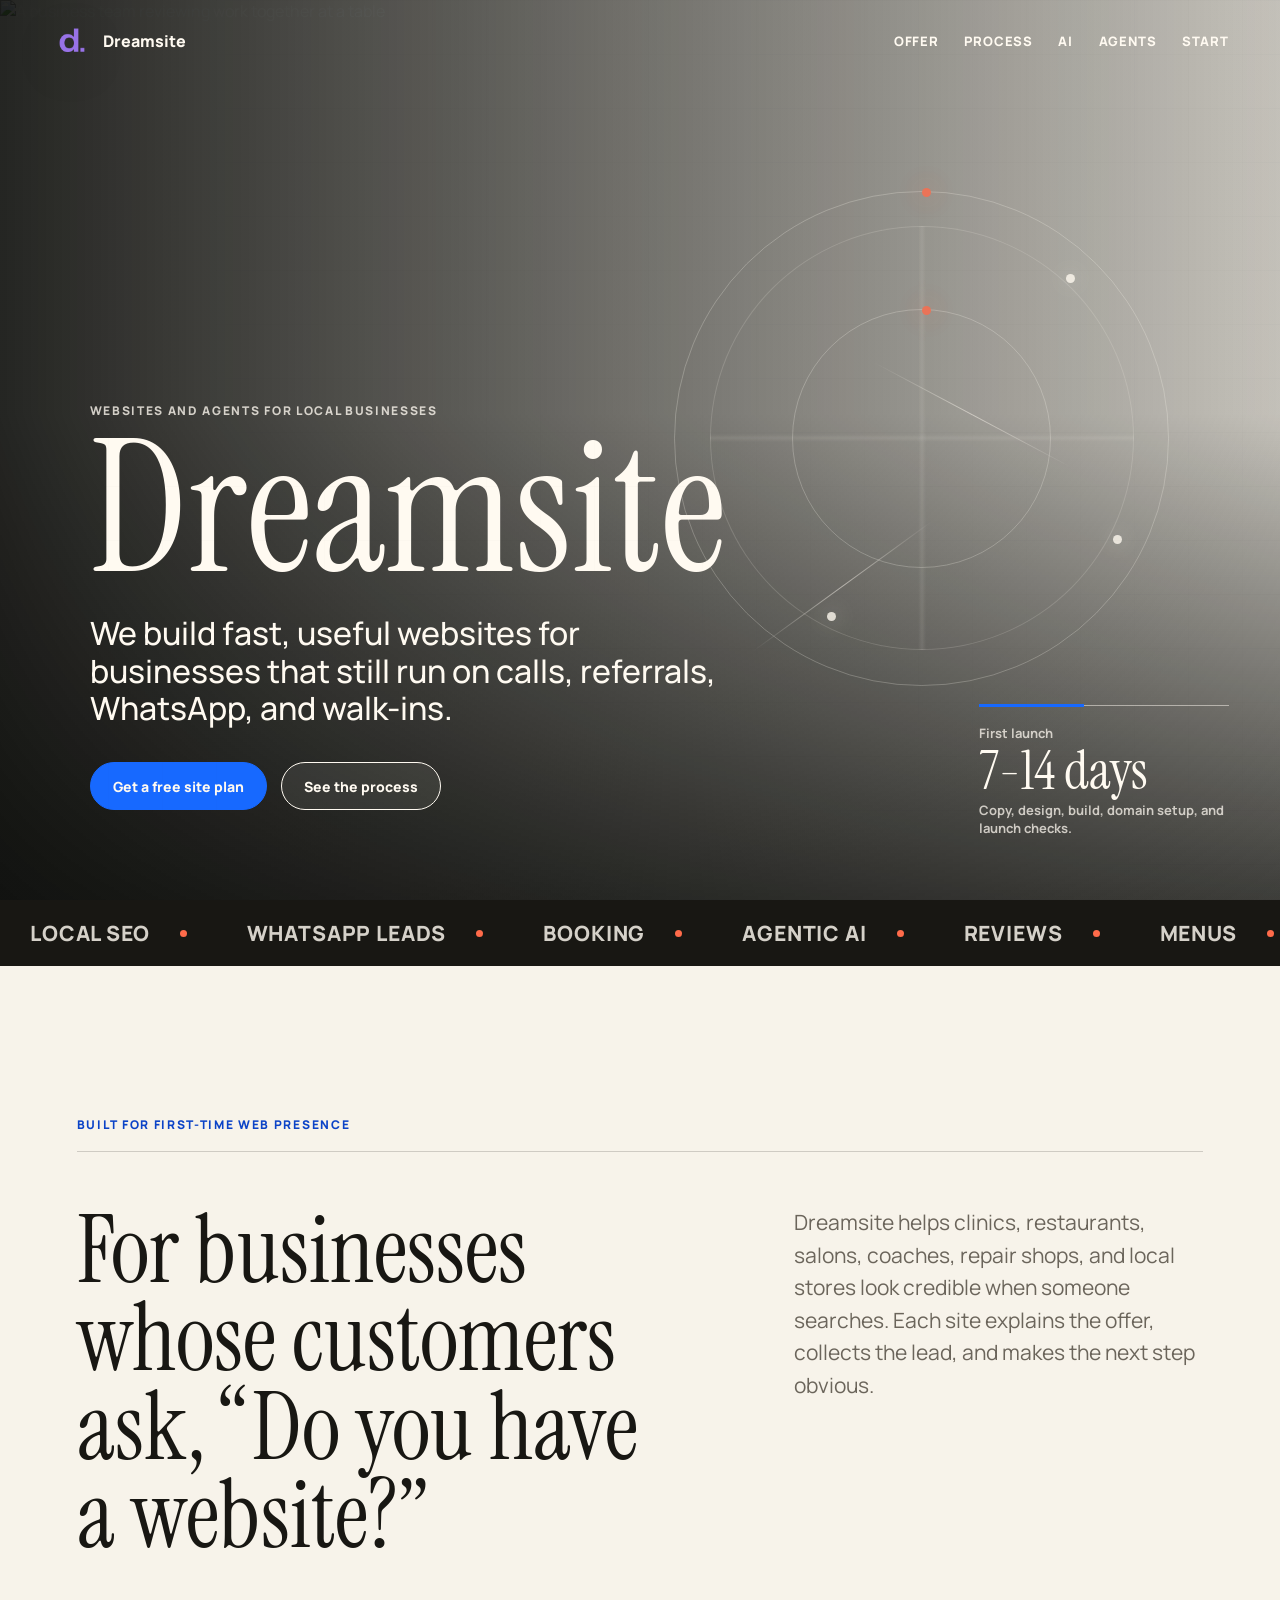
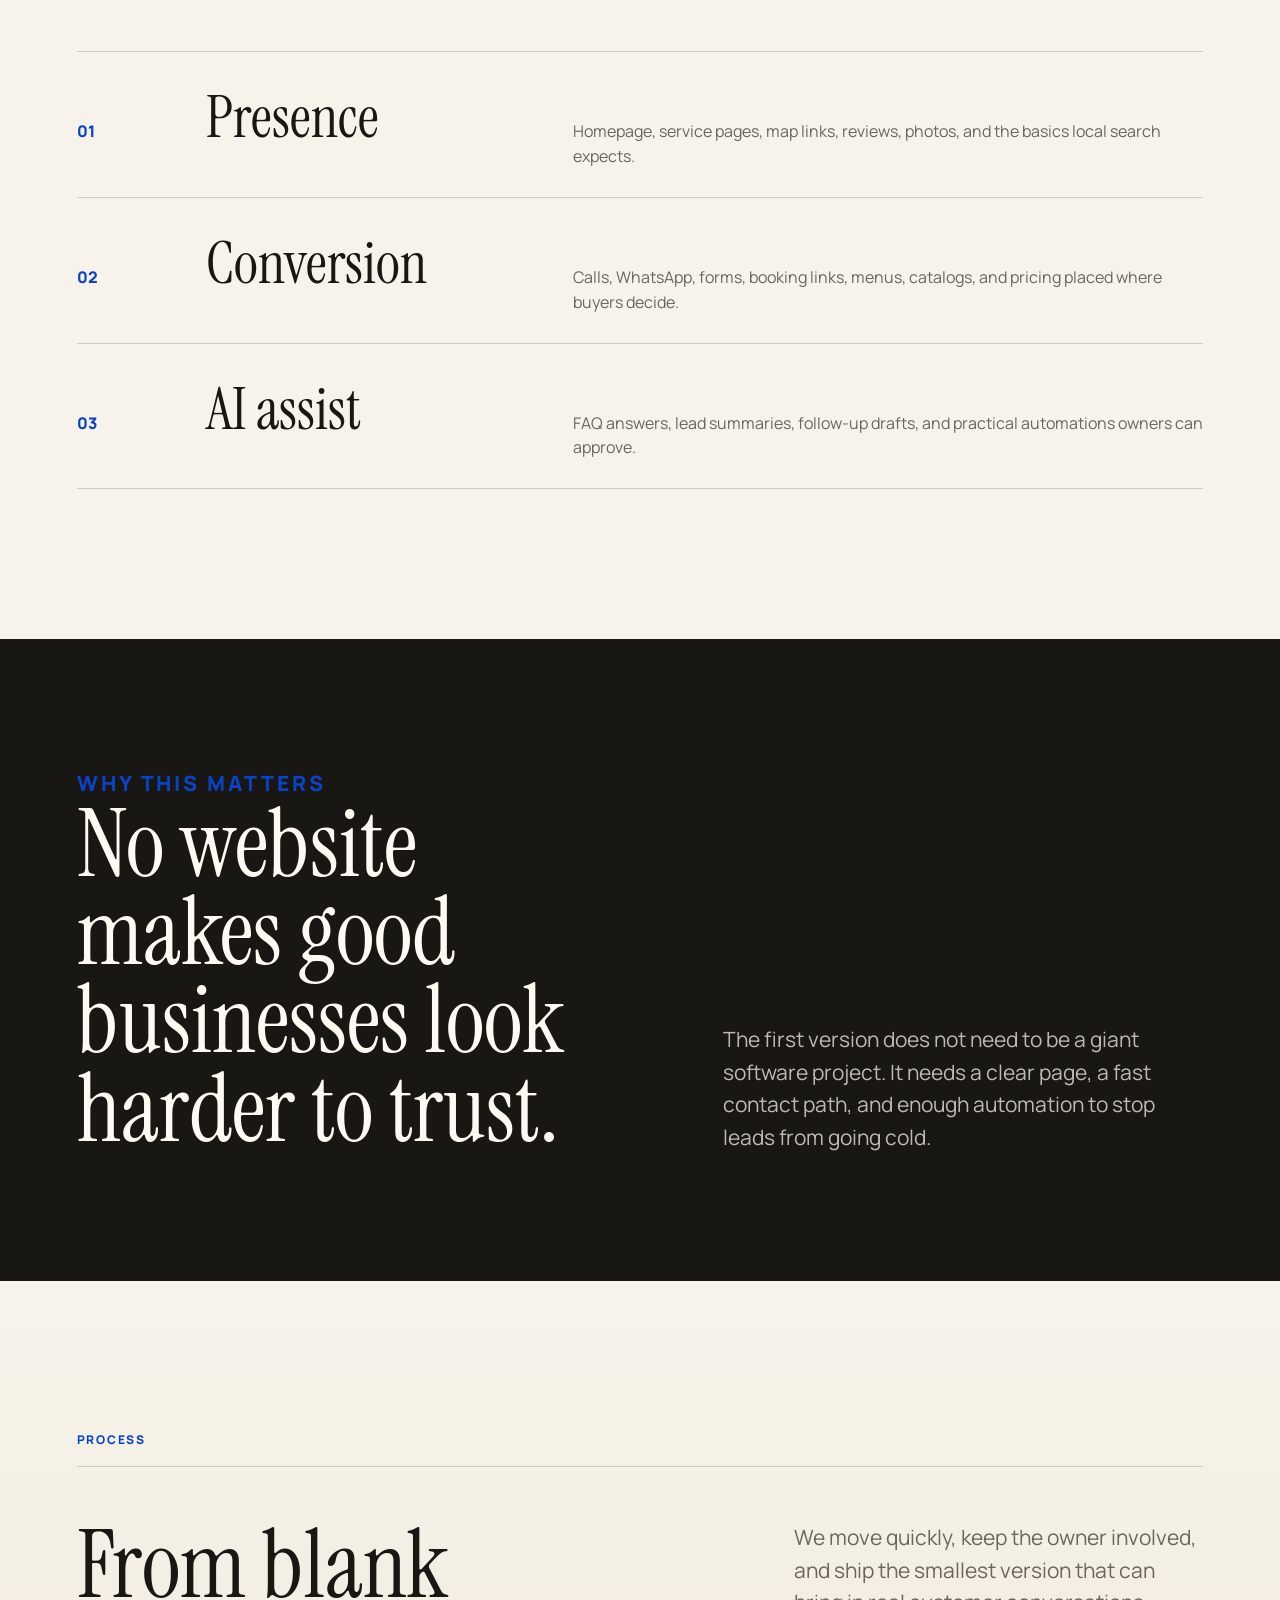
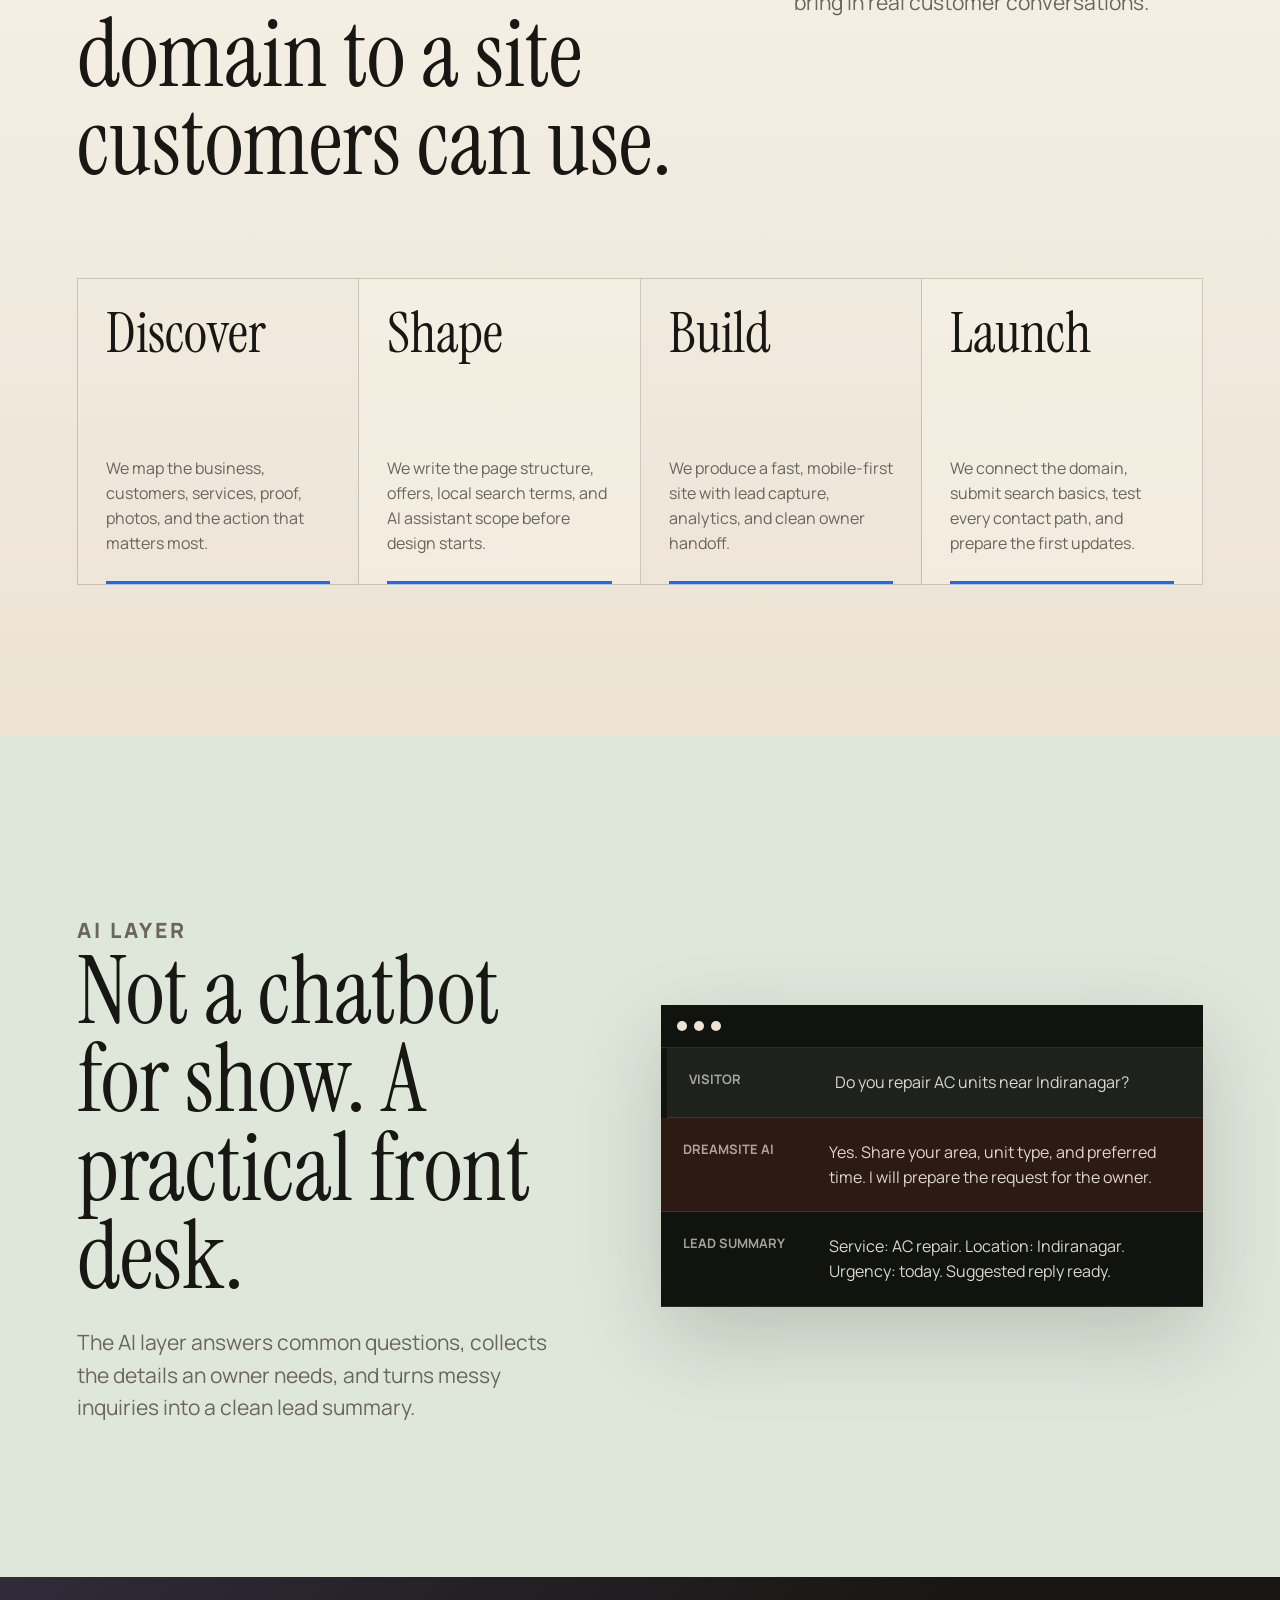
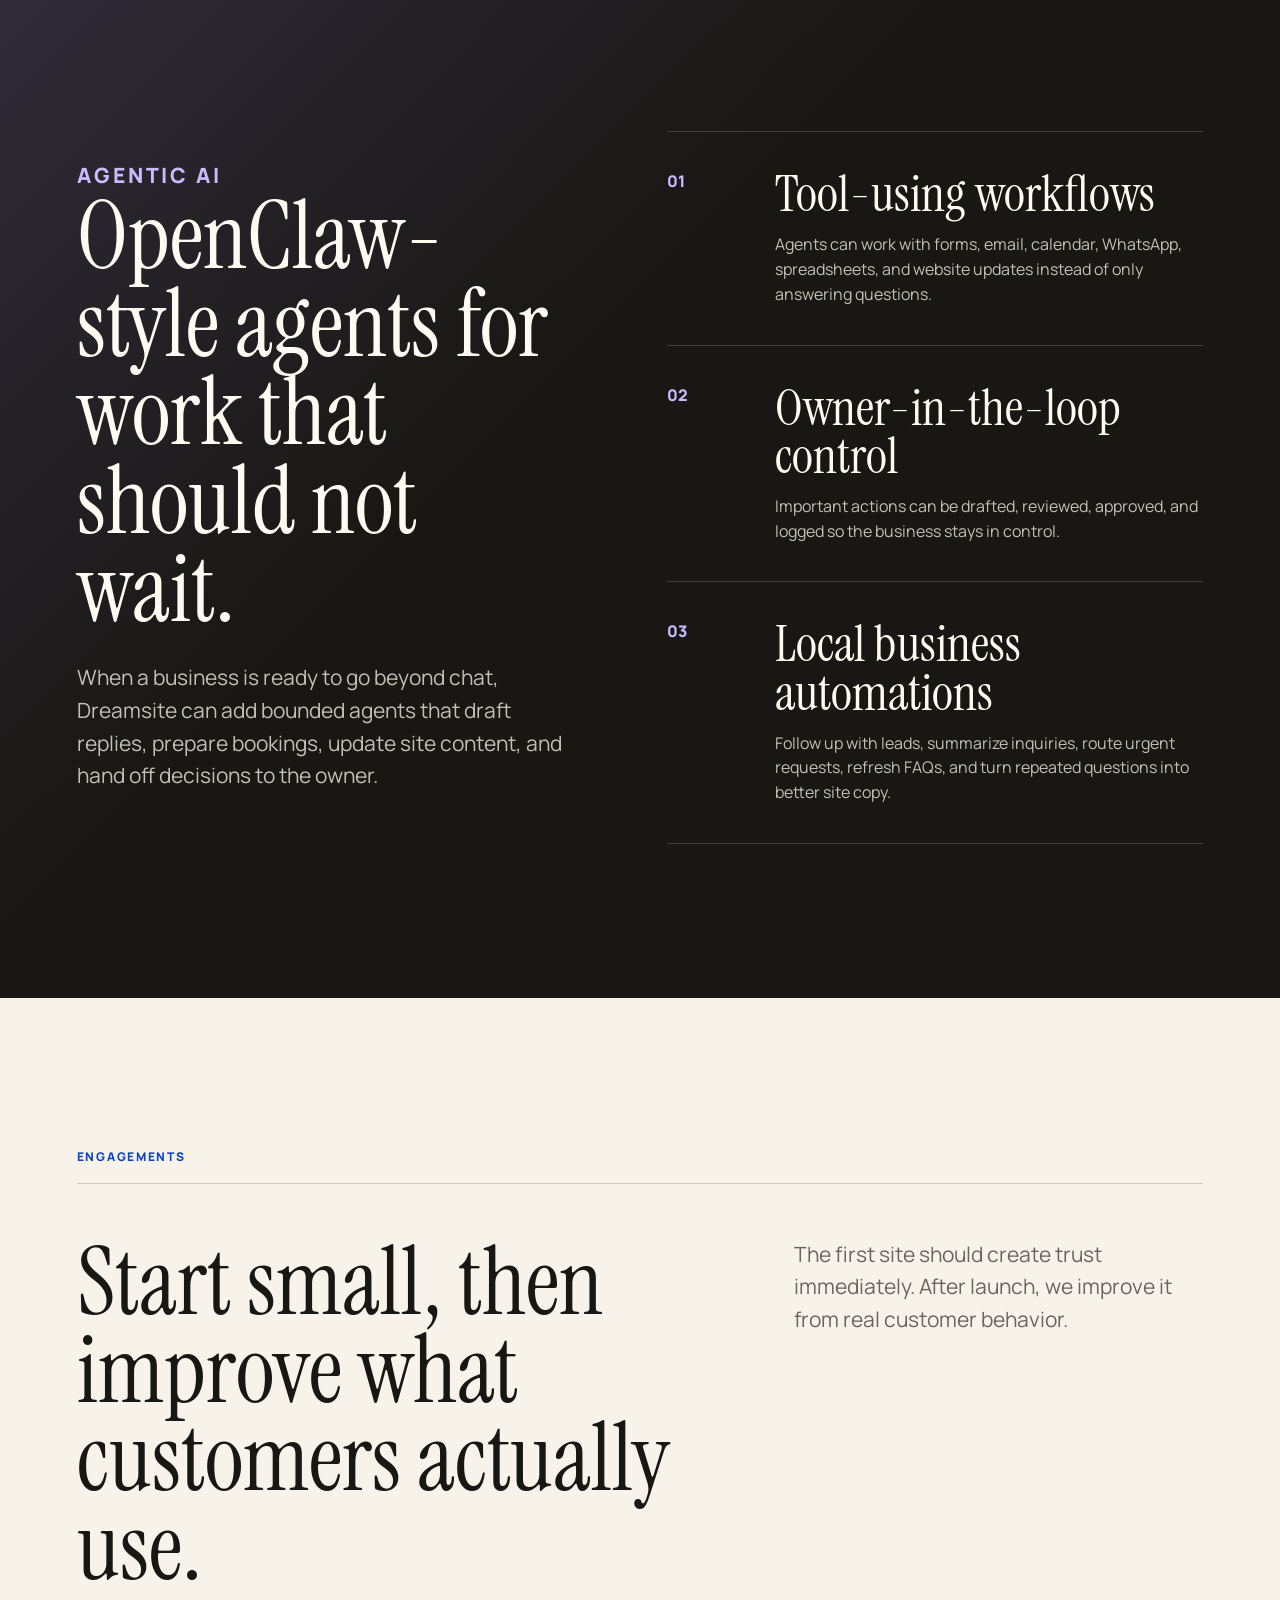
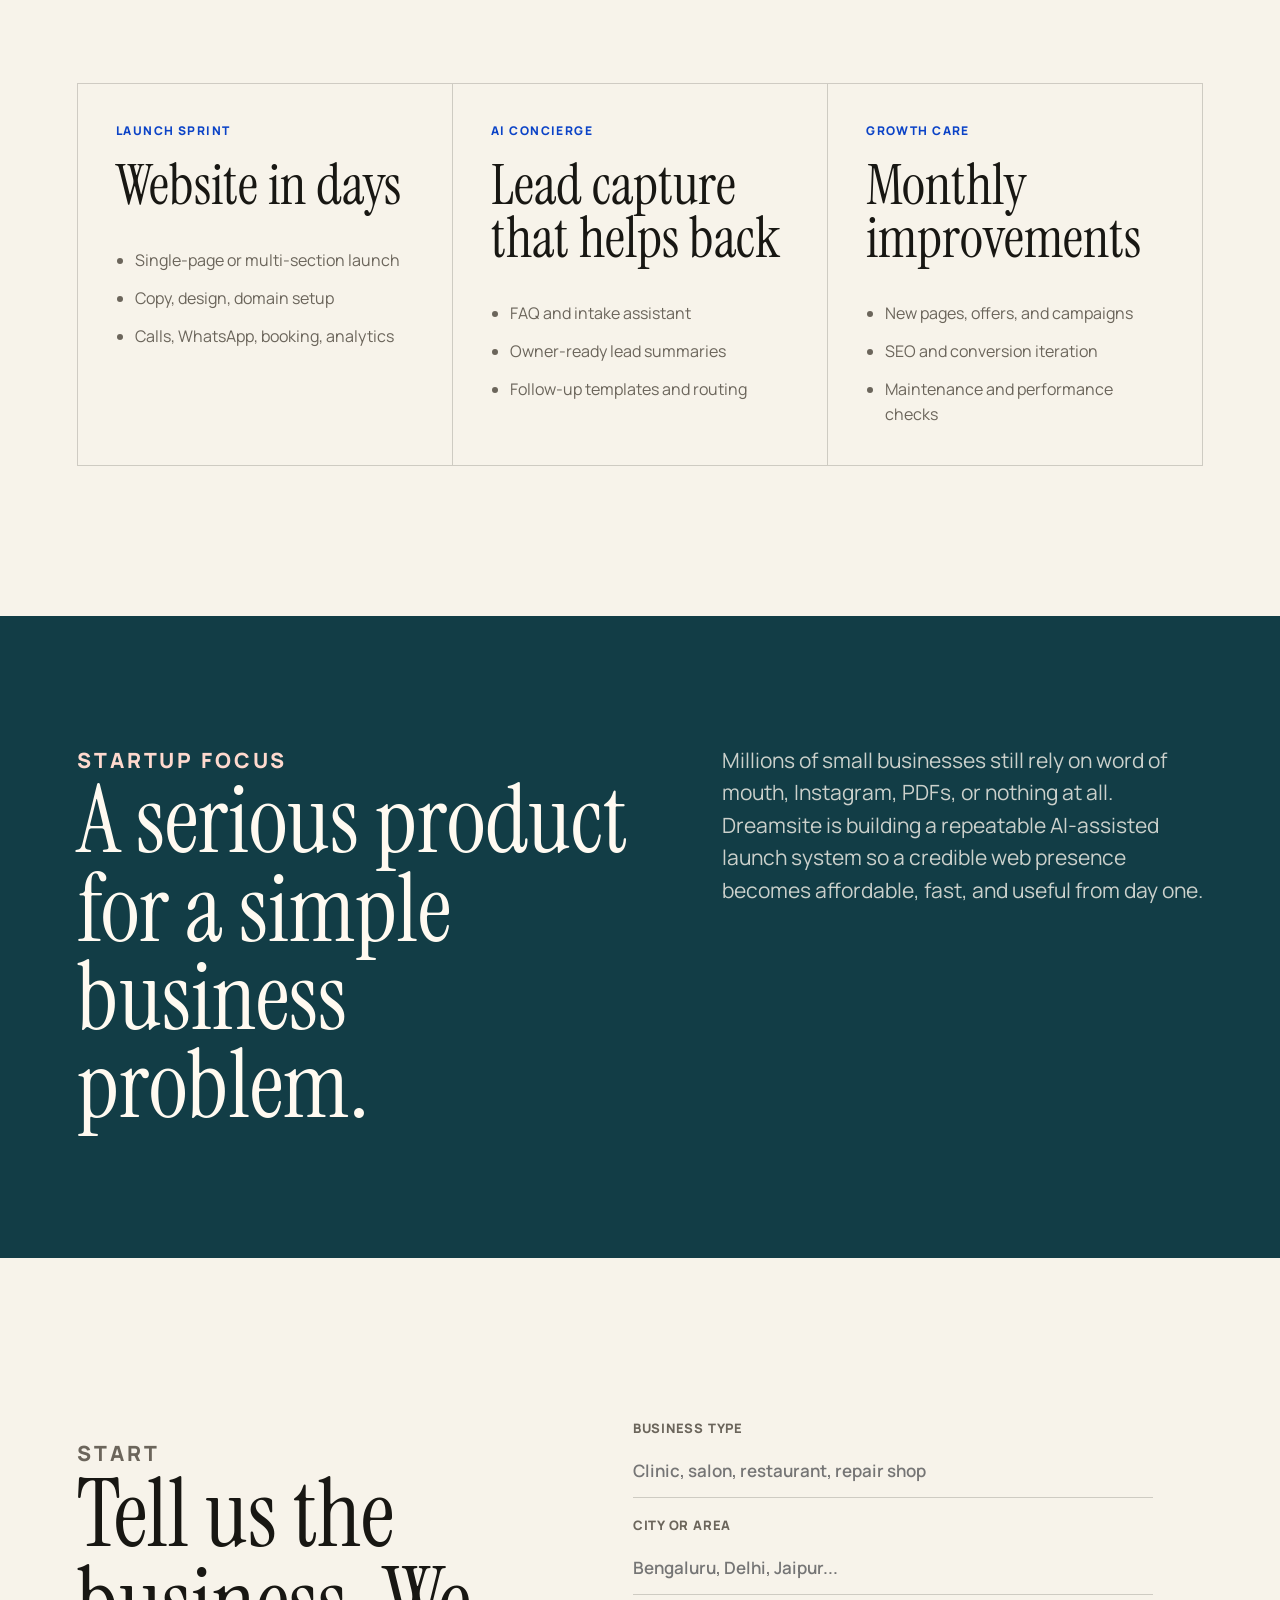
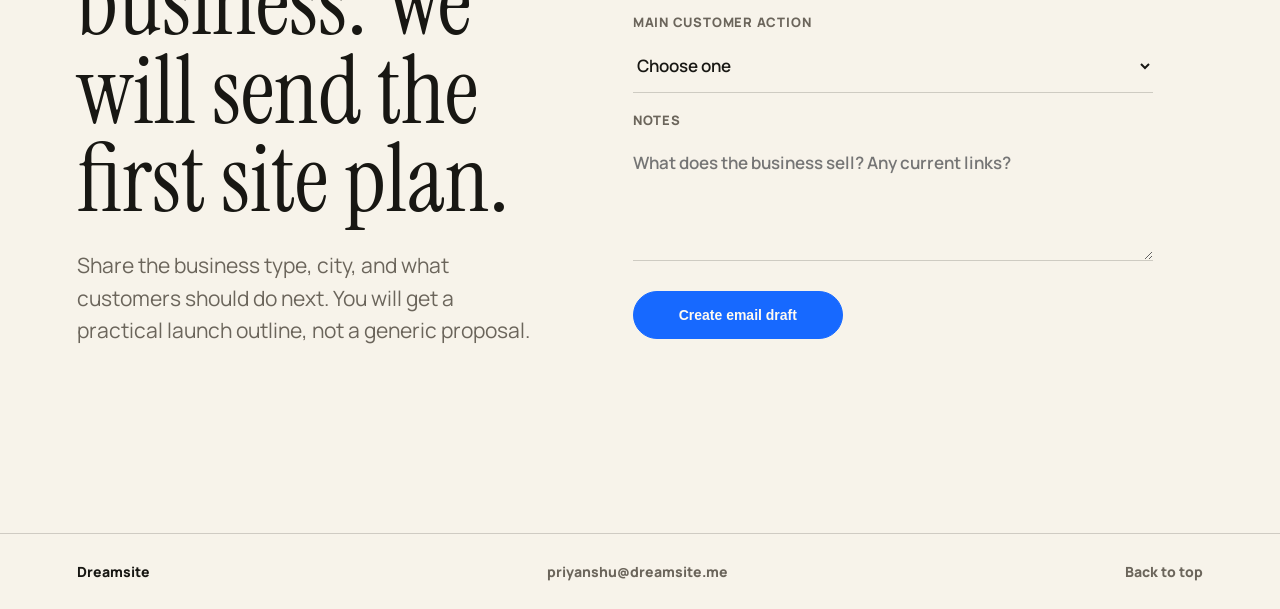
==== commit 4eb8c46b: "Add rounded violet browser favicon" ====
--- a/index.html
+++ b/index.html
@@ -25,7 +25,7 @@
     >
     <meta name="twitter:image" content="https://dreamsite.me/assets/logo-for-dark-background.png">
     <link rel="canonical" href="https://dreamsite.me/">
-    <link rel="icon" href="/assets/logo.png" type="image/png">
+    <link rel="icon" href="/assets/favicon.png" type="image/png">
     <link rel="apple-touch-icon" href="/assets/logo.png">
     <link rel="manifest" href="/site.webmanifest">
     <link rel="preconnect" href="https://fonts.googleapis.com">
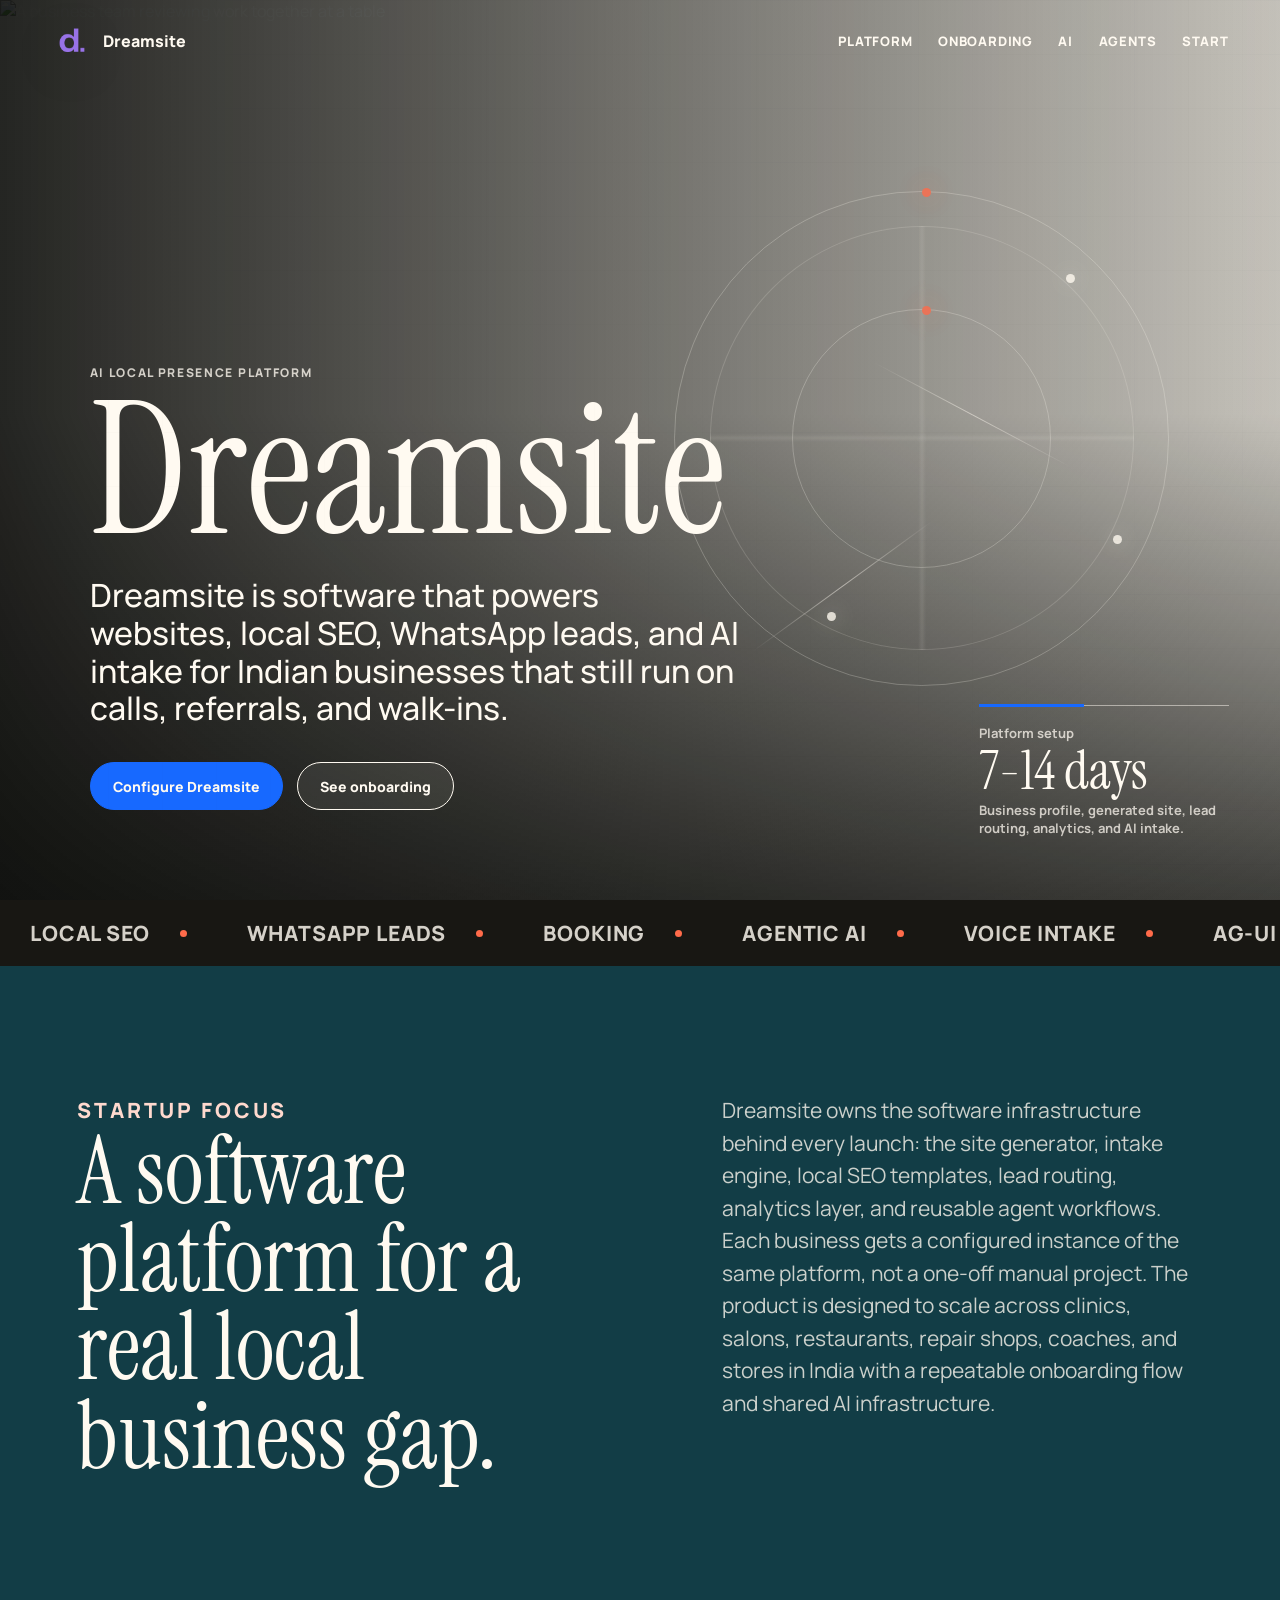
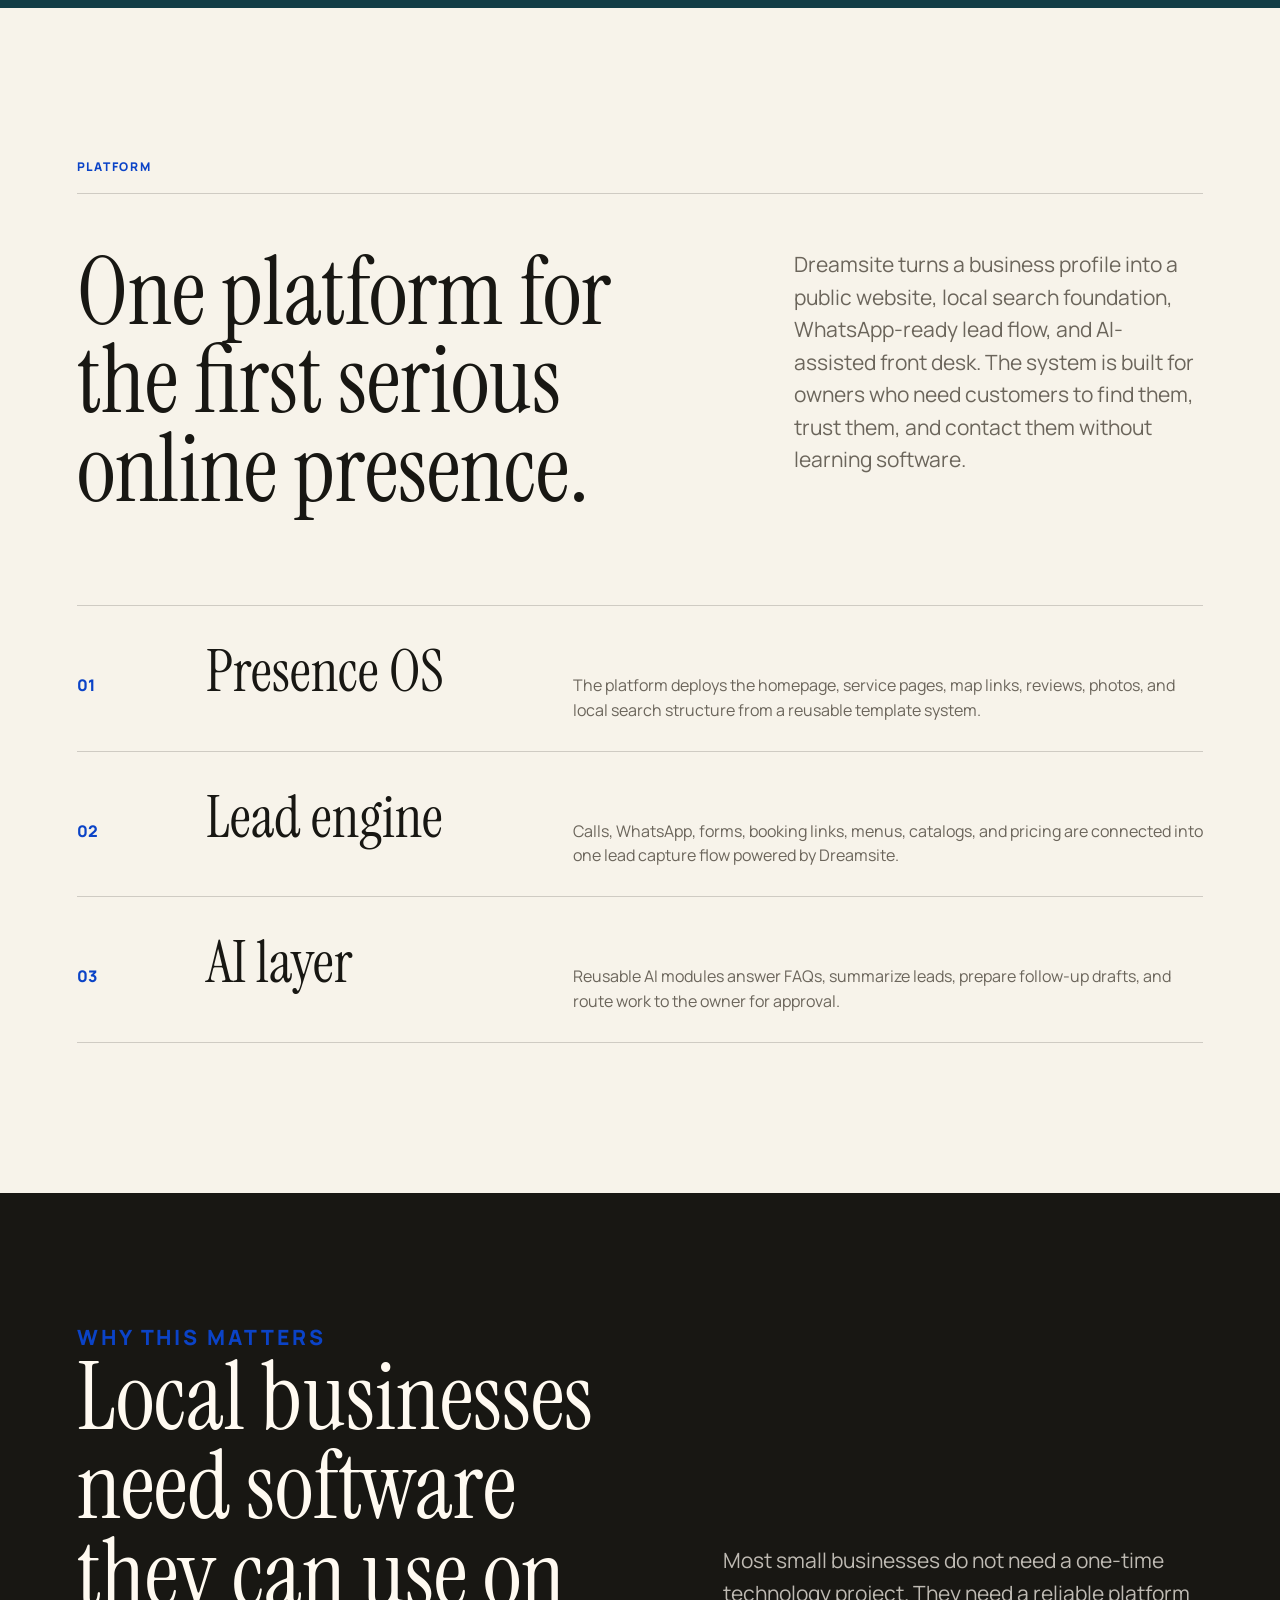
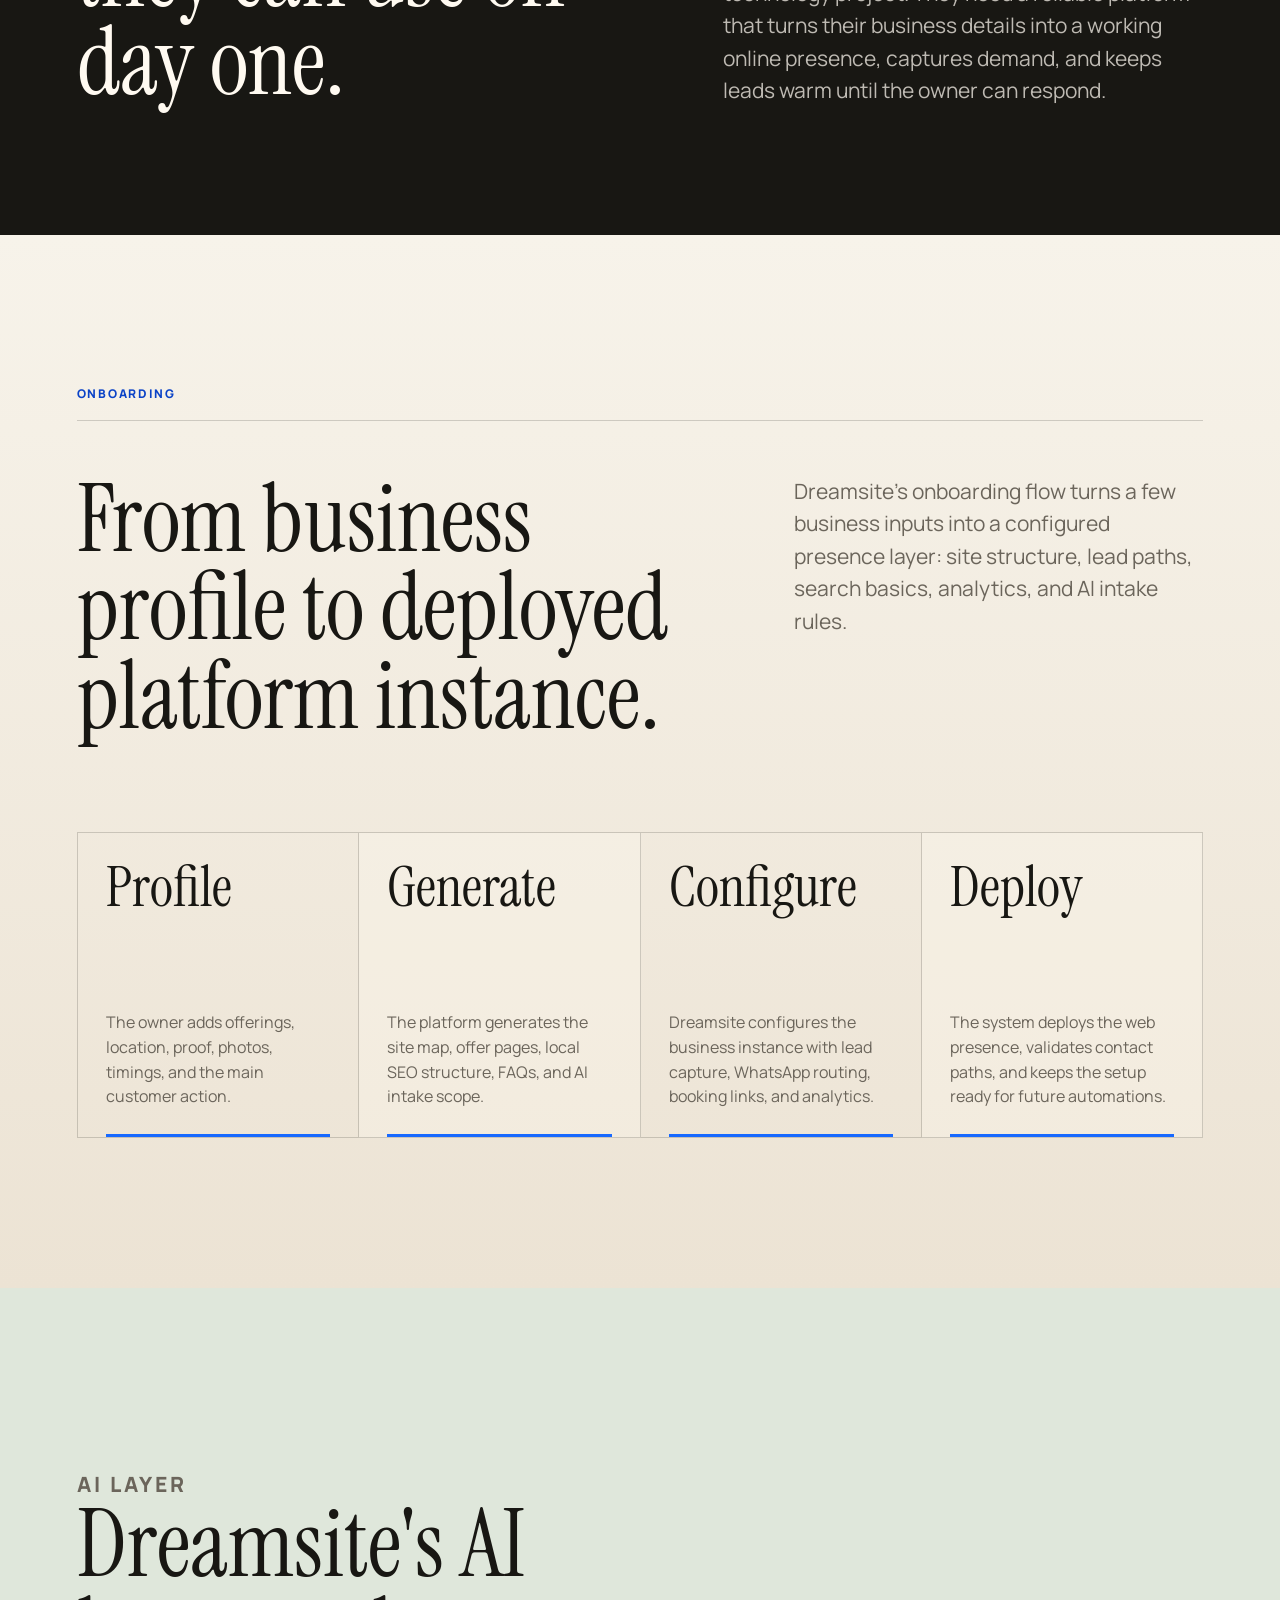
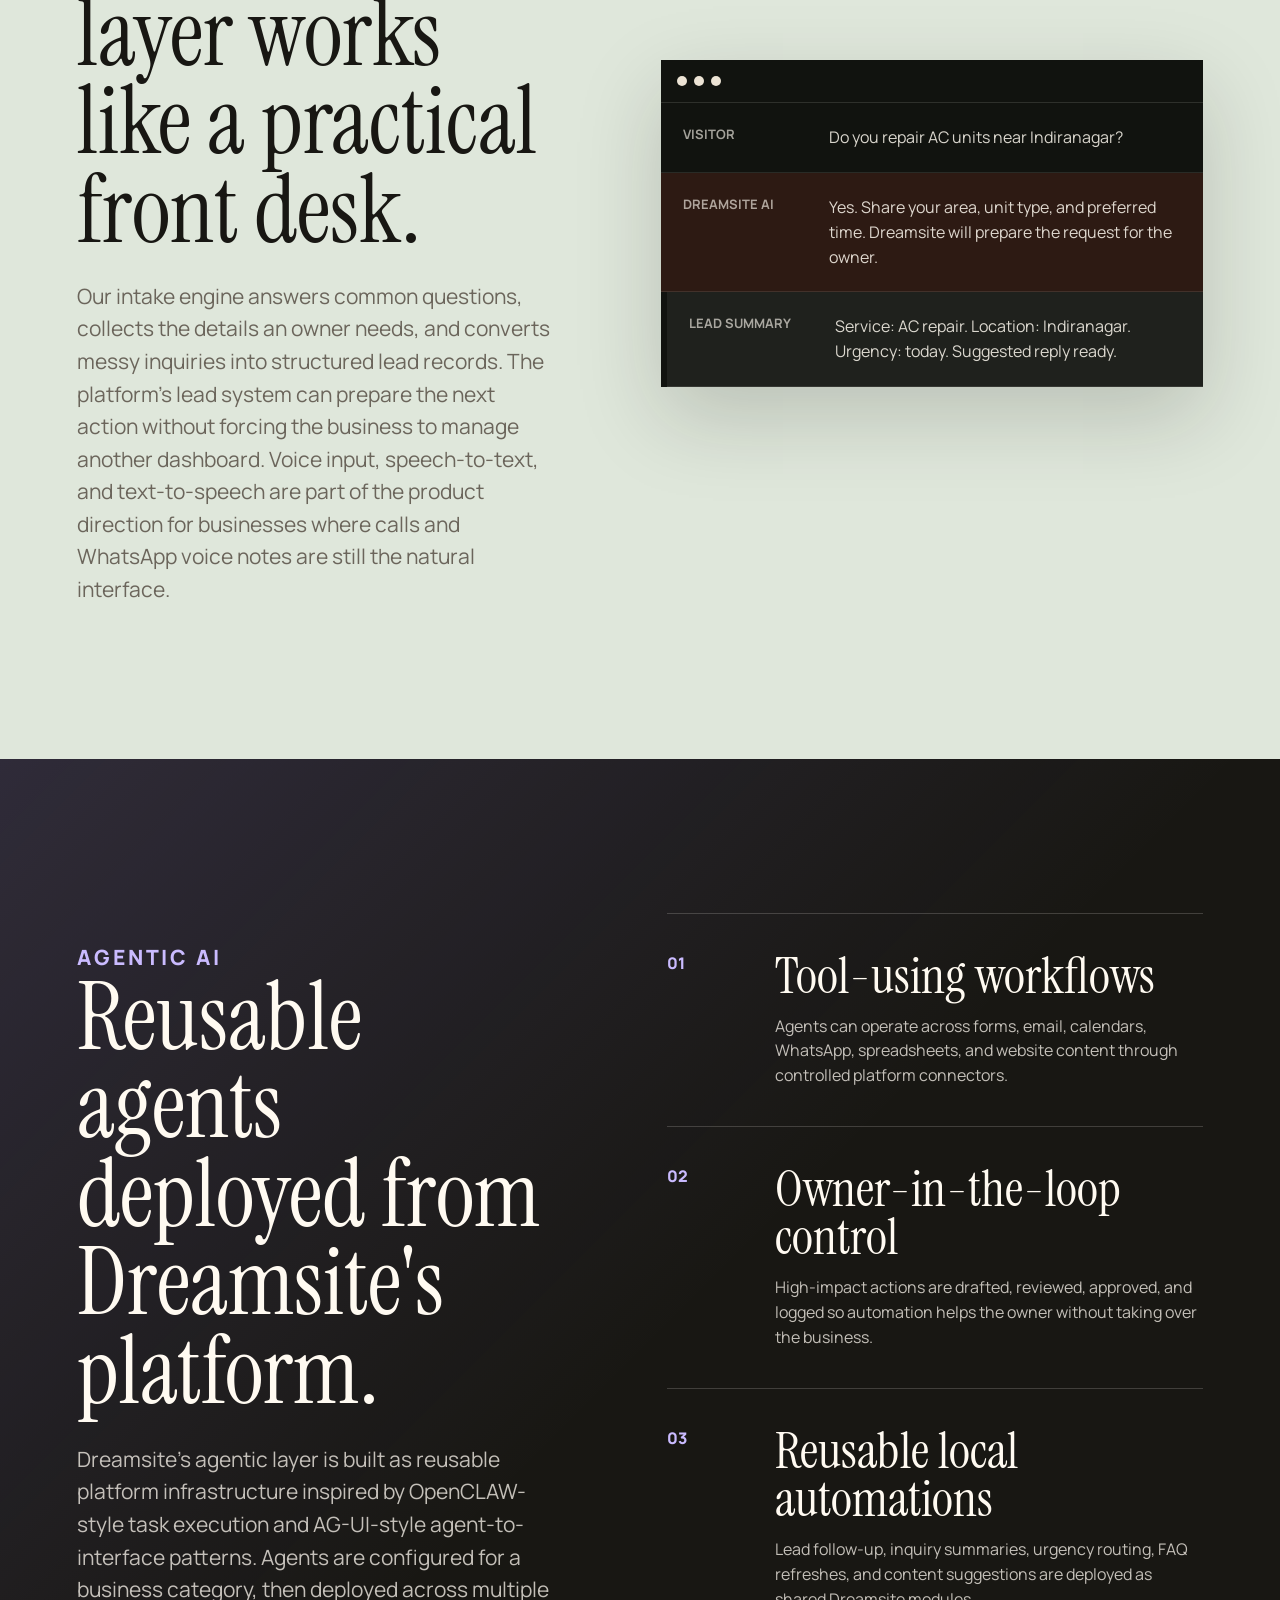
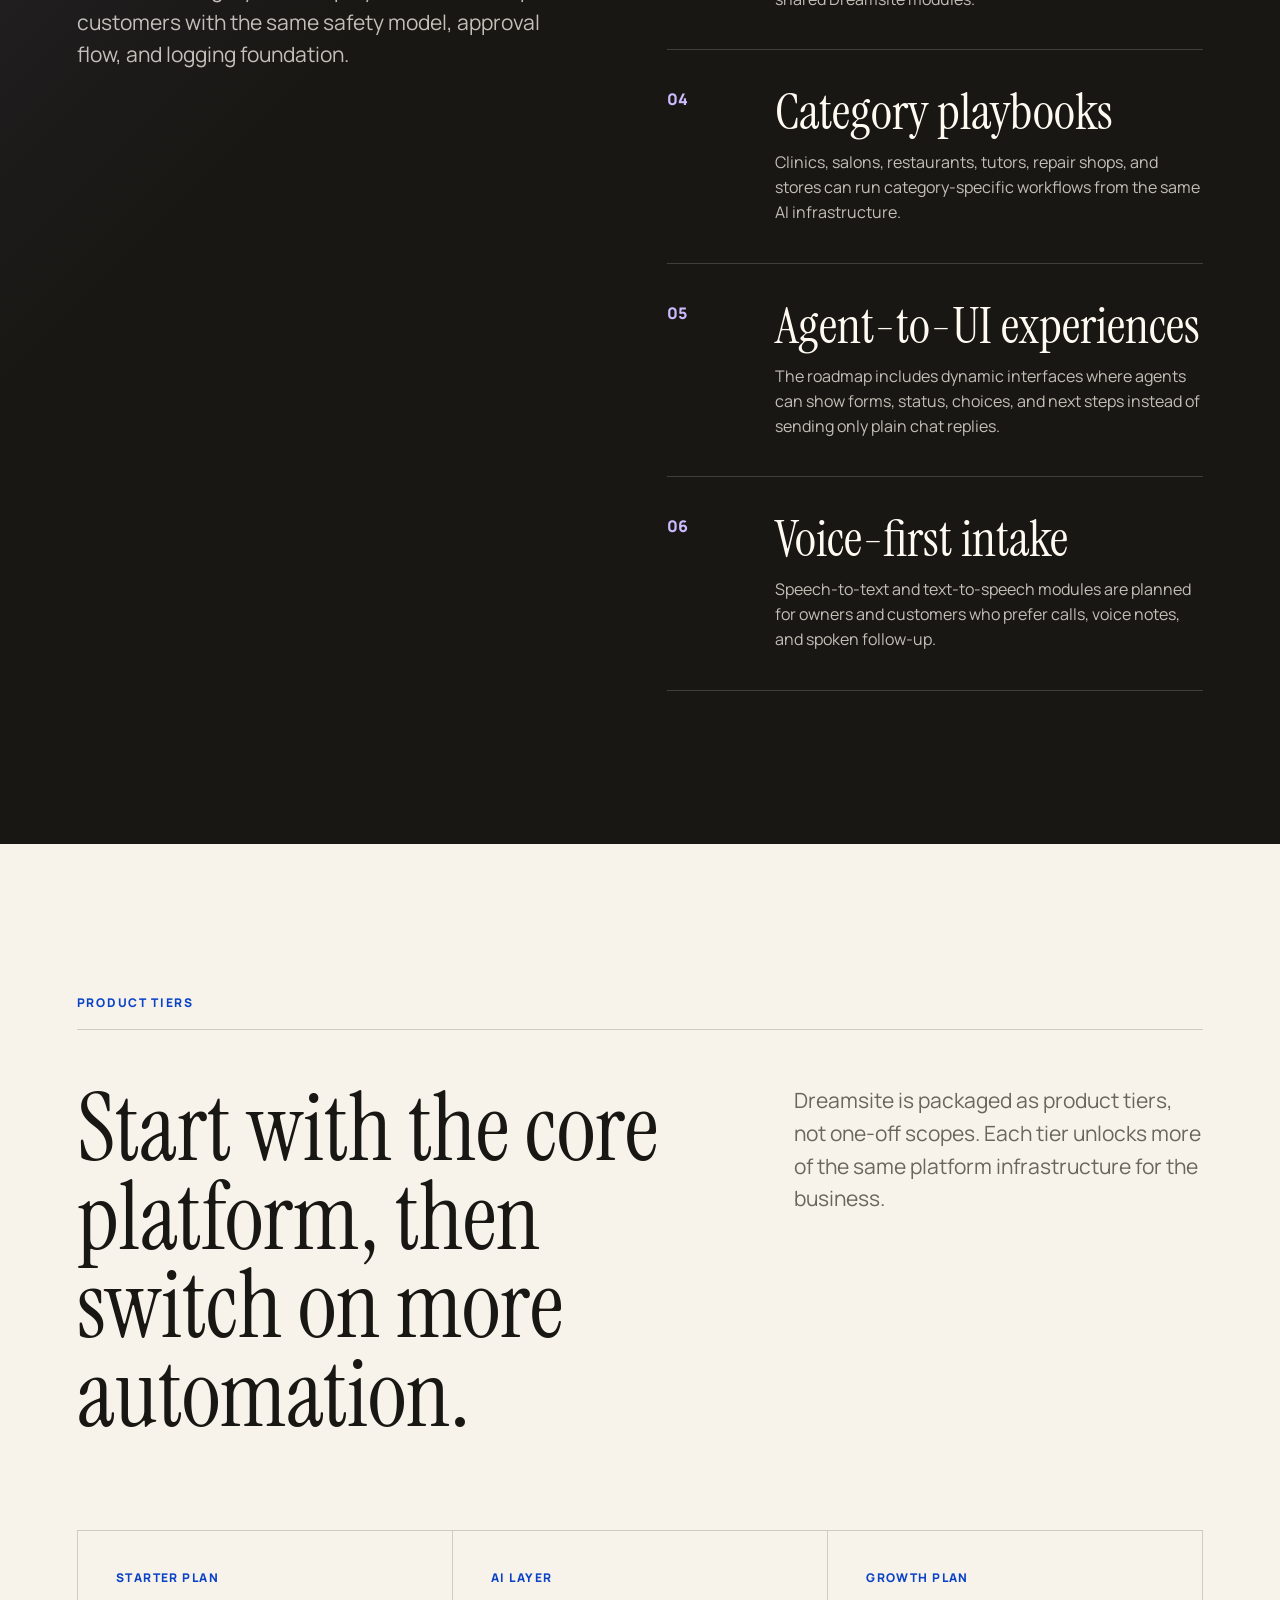
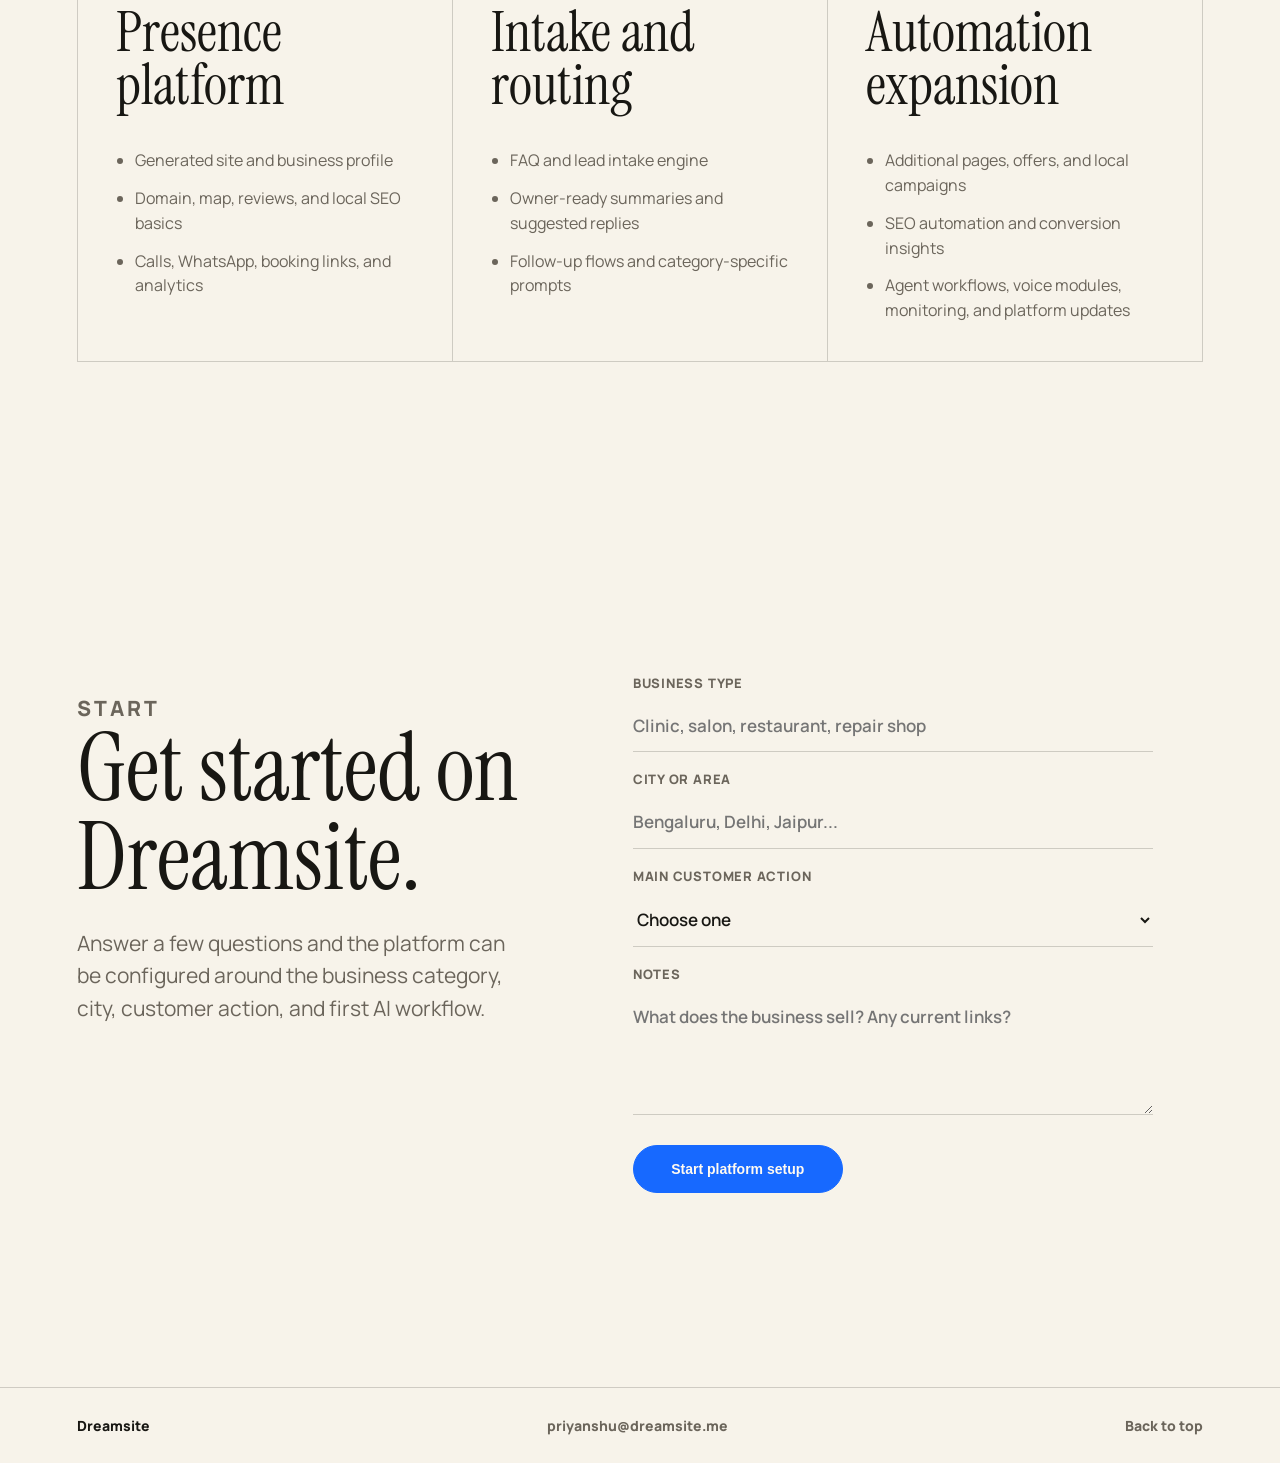
==== commit 4f5cf2e7: "Reposition Dreamsite as AI platform" ====
--- a/index.html
+++ b/index.html
@@ -3,25 +3,25 @@
   <head>
     <meta charset="utf-8">
     <meta name="viewport" content="width=device-width, initial-scale=1">
-    <title>Dreamsite | Websites and AI agents for local businesses</title>
+    <title>Dreamsite | AI local presence platform for Indian businesses</title>
     <meta
       name="description"
-      content="Dreamsite builds fast websites and practical AI agents for local businesses that need leads, booking, WhatsApp, reviews, local SEO, and follow-up."
+      content="Dreamsite is an AI-powered local presence platform for Indian businesses. The platform deploys websites, lead routing, local SEO automation, and reusable agentic workflows from one software system."
     >
     <meta name="theme-color" content="#a58de8">
-    <meta property="og:title" content="Dreamsite | Websites and AI agents for local businesses">
+    <meta property="og:title" content="Dreamsite | AI local presence platform">
     <meta
       property="og:description"
-      content="Launch a professional website with lead capture, local SEO, WhatsApp, booking, and owner-approved AI workflows."
+      content="A reusable AI platform that deploys local business web presence, lead capture, WhatsApp routing, SEO automation, and owner-approved agents."
     >
     <meta property="og:type" content="website">
     <meta property="og:url" content="https://dreamsite.me/">
     <meta property="og:image" content="https://dreamsite.me/assets/logo-for-dark-background.png">
     <meta name="twitter:card" content="summary_large_image">
-    <meta name="twitter:title" content="Dreamsite | Websites and AI agents for local businesses">
+    <meta name="twitter:title" content="Dreamsite | AI local presence platform">
     <meta
       name="twitter:description"
-      content="Launch a professional website with lead capture, local SEO, WhatsApp, booking, and owner-approved AI workflows."
+      content="A reusable AI platform that deploys local business web presence, lead capture, WhatsApp routing, SEO automation, and owner-approved agents."
     >
     <meta name="twitter:image" content="https://dreamsite.me/assets/logo-for-dark-background.png">
     <link rel="canonical" href="https://dreamsite.me/">
@@ -49,8 +49,8 @@
         <span>Dreamsite</span>
       </a>
       <nav class="nav-links" aria-label="Main">
-        <a href="#offer">Offer</a>
-        <a href="#process">Process</a>
+        <a href="#offer">Platform</a>
+        <a href="#process">Onboarding</a>
         <a href="#ai">AI</a>
         <a href="#agents">Agents</a>
         <a href="#contact">Start</a>
@@ -75,21 +75,21 @@
           <span class="signal-line signal-line-two"></span>
         </div>
         <div class="hero-content reveal">
-          <p class="eyebrow">Websites and agents for local businesses</p>
+          <p class="eyebrow">AI local presence platform</p>
           <h1 id="hero-title">Dreamsite</h1>
           <p class="hero-copy">
-            We build fast, useful websites for businesses that still run on calls, referrals,
-            WhatsApp, and walk-ins.
+            Dreamsite is software that powers websites, local SEO, WhatsApp leads, and AI intake
+            for Indian businesses that still run on calls, referrals, and walk-ins.
           </p>
           <div class="hero-actions" aria-label="Primary actions">
-            <a class="button button-primary" href="#contact">Get a free site plan</a>
-            <a class="button button-ghost" href="#process">See the process</a>
+            <a class="button button-primary" href="#contact">Configure Dreamsite</a>
+            <a class="button button-ghost" href="#process">See onboarding</a>
           </div>
         </div>
         <aside class="hero-note reveal" aria-label="Dreamsite launch promise">
-          <span>First launch</span>
+          <span>Platform setup</span>
           <strong>7-14 days</strong>
-          <small>Copy, design, build, domain setup, and launch checks.</small>
+          <small>Business profile, generated site, lead routing, analytics, and AI intake.</small>
         </aside>
       </section>
 
@@ -99,6 +99,8 @@
           <span>WhatsApp Leads</span>
           <span>Booking</span>
           <span>Agentic AI</span>
+          <span>Voice Intake</span>
+          <span>AG-UI Ready</span>
           <span>Reviews</span>
           <span>Menus</span>
           <span>Catalogs</span>
@@ -107,6 +109,8 @@
           <span>WhatsApp Leads</span>
           <span>Booking</span>
           <span>Agentic AI</span>
+          <span>Voice Intake</span>
+          <span>AG-UI Ready</span>
           <span>Reviews</span>
           <span>Menus</span>
           <span>Catalogs</span>
@@ -114,31 +118,45 @@
         </div>
       </section>
 
+      <section class="founder-note" aria-labelledby="founder-title">
+        <div>
+          <p class="section-kicker">Startup focus</p>
+          <h2 id="founder-title">A software platform for a real local business gap.</h2>
+        </div>
+        <p>
+          Dreamsite owns the software infrastructure behind every launch: the site generator,
+          intake engine, local SEO templates, lead routing, analytics layer, and reusable agent workflows.
+          Each business gets a configured instance of the same platform, not a one-off manual project.
+          The product is designed to scale across clinics, salons, restaurants, repair shops, coaches,
+          and stores in India with a repeatable onboarding flow and shared AI infrastructure.
+        </p>
+      </section>
+
       <section class="intro-section section-pad" id="offer" aria-labelledby="offer-title">
-        <div class="section-kicker">Built for first-time web presence</div>
+        <div class="section-kicker">Platform</div>
         <div class="split-copy">
-          <h2 id="offer-title">For businesses whose customers ask, “Do you have a website?”</h2>
-          <p>
-            Dreamsite helps clinics, restaurants, salons, coaches, repair shops, and local stores
-            look credible when someone searches. Each site explains the offer, collects the lead,
-            and makes the next step obvious.
-          </p>
-        </div>
-        <div class="offer-list" aria-label="What Dreamsite ships">
+          <h2 id="offer-title">One platform for the first serious online presence.</h2>
+          <p>
+            Dreamsite turns a business profile into a public website, local search foundation,
+            WhatsApp-ready lead flow, and AI-assisted front desk. The system is built for owners
+            who need customers to find them, trust them, and contact them without learning software.
+          </p>
+        </div>
+        <div class="offer-list" aria-label="Dreamsite platform modules">
           <article class="offer-row reveal interactive-row">
             <span>01</span>
-            <h3>Presence</h3>
-            <p>Homepage, service pages, map links, reviews, photos, and the basics local search expects.</p>
+            <h3>Presence OS</h3>
+            <p>The platform deploys the homepage, service pages, map links, reviews, photos, and local search structure from a reusable template system.</p>
           </article>
           <article class="offer-row reveal interactive-row">
             <span>02</span>
-            <h3>Conversion</h3>
-            <p>Calls, WhatsApp, forms, booking links, menus, catalogs, and pricing placed where buyers decide.</p>
+            <h3>Lead engine</h3>
+            <p>Calls, WhatsApp, forms, booking links, menus, catalogs, and pricing are connected into one lead capture flow powered by Dreamsite.</p>
           </article>
           <article class="offer-row reveal interactive-row">
             <span>03</span>
-            <h3>AI assist</h3>
-            <p>FAQ answers, lead summaries, follow-up drafts, and practical automations owners can approve.</p>
+            <h3>AI layer</h3>
+            <p>Reusable AI modules answer FAQs, summarize leads, prepare follow-up drafts, and route work to the owner for approval.</p>
           </article>
         </div>
       </section>
@@ -146,39 +164,40 @@
       <section class="proof-band" aria-labelledby="proof-title">
         <div>
           <p class="eyebrow dark">Why this matters</p>
-          <h2 id="proof-title">No website makes good businesses look harder to trust.</h2>
+          <h2 id="proof-title">Local businesses need software they can use on day one.</h2>
         </div>
         <p>
-          The first version does not need to be a giant software project. It needs a clear page,
-          a fast contact path, and enough automation to stop leads from going cold.
+          Most small businesses do not need a one-time technology project. They need a reliable platform
+          that turns their business details into a working online presence, captures demand, and keeps
+          leads warm until the owner can respond.
         </p>
       </section>
 
       <section class="section-pad process-section" id="process" aria-labelledby="process-title">
-        <div class="section-kicker">Process</div>
+        <div class="section-kicker">Onboarding</div>
         <div class="split-copy">
-          <h2 id="process-title">From blank domain to a site customers can use.</h2>
-          <p>
-            We move quickly, keep the owner involved, and ship the smallest version that can
-            bring in real customer conversations.
+          <h2 id="process-title">From business profile to deployed platform instance.</h2>
+          <p>
+            Dreamsite's onboarding flow turns a few business inputs into a configured presence layer:
+            site structure, lead paths, search basics, analytics, and AI intake rules.
           </p>
         </div>
         <ol class="process-list">
           <li class="reveal process-card">
-            <span>Discover</span>
-            <p>We map the business, customers, services, proof, photos, and the action that matters most.</p>
+            <span>Profile</span>
+            <p>The owner adds offerings, location, proof, photos, timings, and the main customer action.</p>
           </li>
           <li class="reveal process-card">
-            <span>Shape</span>
-            <p>We write the page structure, offers, local search terms, and AI assistant scope before design starts.</p>
+            <span>Generate</span>
+            <p>The platform generates the site map, offer pages, local SEO structure, FAQs, and AI intake scope.</p>
           </li>
           <li class="reveal process-card">
-            <span>Build</span>
-            <p>We produce a fast, mobile-first site with lead capture, analytics, and clean owner handoff.</p>
+            <span>Configure</span>
+            <p>Dreamsite configures the business instance with lead capture, WhatsApp routing, booking links, and analytics.</p>
           </li>
           <li class="reveal process-card">
-            <span>Launch</span>
-            <p>We connect the domain, submit search basics, test every contact path, and prepare the first updates.</p>
+            <span>Deploy</span>
+            <p>The system deploys the web presence, validates contact paths, and keeps the setup ready for future automations.</p>
           </li>
         </ol>
       </section>
@@ -186,10 +205,13 @@
       <section class="ai-section" id="ai" aria-labelledby="ai-title">
         <div class="ai-copy reveal">
           <p class="section-kicker">AI layer</p>
-          <h2 id="ai-title">Not a chatbot for show. A practical front desk.</h2>
-          <p>
-            The AI layer answers common questions, collects the details an owner needs,
-            and turns messy inquiries into a clean lead summary.
+          <h2 id="ai-title">Dreamsite's AI layer works like a practical front desk.</h2>
+          <p>
+            Our intake engine answers common questions, collects the details an owner needs,
+            and converts messy inquiries into structured lead records. The platform's lead system
+            can prepare the next action without forcing the business to manage another dashboard.
+            Voice input, speech-to-text, and text-to-speech are part of the product direction for
+            businesses where calls and WhatsApp voice notes are still the natural interface.
           </p>
         </div>
         <div class="console reveal" aria-label="Example AI intake transcript">
@@ -204,7 +226,7 @@
           </div>
           <div class="console-line accent console-step">
             <b>Dreamsite AI</b>
-            <p>Yes. Share your area, unit type, and preferred time. I will prepare the request for the owner.</p>
+            <p>Yes. Share your area, unit type, and preferred time. Dreamsite will prepare the request for the owner.</p>
           </div>
           <div class="console-line console-step">
             <b>Lead summary</b>
@@ -216,10 +238,12 @@
       <section class="agentic-section" id="agents" aria-labelledby="agents-title">
         <div class="agentic-head reveal">
           <p class="section-kicker">Agentic AI</p>
-          <h2 id="agents-title">OpenClaw-style agents for work that should not wait.</h2>
-          <p>
-            When a business is ready to go beyond chat, Dreamsite can add bounded agents that draft replies,
-            prepare bookings, update site content, and hand off decisions to the owner.
+          <h2 id="agents-title">Reusable agents deployed from Dreamsite's platform.</h2>
+          <p>
+            Dreamsite's agentic layer is built as reusable platform infrastructure inspired by
+            OpenCLAW-style task execution and AG-UI-style agent-to-interface patterns. Agents are
+            configured for a business category, then deployed across multiple customers with the same
+            safety model, approval flow, and logging foundation.
           </p>
         </div>
         <div class="agentic-grid" aria-label="Agentic AI capabilities">
@@ -227,84 +251,94 @@
             <span>01</span>
             <div>
               <h3>Tool-using workflows</h3>
-              <p>Agents can work with forms, email, calendar, WhatsApp, spreadsheets, and website updates instead of only answering questions.</p>
+              <p>Agents can operate across forms, email, calendars, WhatsApp, spreadsheets, and website content through controlled platform connectors.</p>
             </div>
           </article>
           <article class="agentic-row reveal">
             <span>02</span>
             <div>
               <h3>Owner-in-the-loop control</h3>
-              <p>Important actions can be drafted, reviewed, approved, and logged so the business stays in control.</p>
+              <p>High-impact actions are drafted, reviewed, approved, and logged so automation helps the owner without taking over the business.</p>
             </div>
           </article>
           <article class="agentic-row reveal">
             <span>03</span>
             <div>
-              <h3>Local business automations</h3>
-              <p>Follow up with leads, summarize inquiries, route urgent requests, refresh FAQs, and turn repeated questions into better site copy.</p>
+              <h3>Reusable local automations</h3>
+              <p>Lead follow-up, inquiry summaries, urgency routing, FAQ refreshes, and content suggestions are deployed as shared Dreamsite modules.</p>
+            </div>
+          </article>
+          <article class="agentic-row reveal">
+            <span>04</span>
+            <div>
+              <h3>Category playbooks</h3>
+              <p>Clinics, salons, restaurants, tutors, repair shops, and stores can run category-specific workflows from the same AI infrastructure.</p>
+            </div>
+          </article>
+          <article class="agentic-row reveal">
+            <span>05</span>
+            <div>
+              <h3>Agent-to-UI experiences</h3>
+              <p>The roadmap includes dynamic interfaces where agents can show forms, status, choices, and next steps instead of sending only plain chat replies.</p>
+            </div>
+          </article>
+          <article class="agentic-row reveal">
+            <span>06</span>
+            <div>
+              <h3>Voice-first intake</h3>
+              <p>Speech-to-text and text-to-speech modules are planned for owners and customers who prefer calls, voice notes, and spoken follow-up.</p>
             </div>
           </article>
         </div>
       </section>
 
       <section class="section-pad plans-section" aria-labelledby="plans-title">
-        <div class="section-kicker">Engagements</div>
+        <div class="section-kicker">Product tiers</div>
         <div class="split-copy">
-          <h2 id="plans-title">Start small, then improve what customers actually use.</h2>
-          <p>
-            The first site should create trust immediately. After launch, we improve it from real customer behavior.
+          <h2 id="plans-title">Start with the core platform, then switch on more automation.</h2>
+          <p>
+            Dreamsite is packaged as product tiers, not one-off scopes. Each tier unlocks
+            more of the same platform infrastructure for the business.
           </p>
         </div>
         <div class="plan-rails">
           <article class="plan reveal">
-            <p>Launch Sprint</p>
-            <h3>Website in days</h3>
+            <p>Starter Plan</p>
+            <h3>Presence platform</h3>
             <ul>
-              <li>Single-page or multi-section launch</li>
-              <li>Copy, design, domain setup</li>
-              <li>Calls, WhatsApp, booking, analytics</li>
+              <li>Generated site and business profile</li>
+              <li>Domain, map, reviews, and local SEO basics</li>
+              <li>Calls, WhatsApp, booking links, and analytics</li>
             </ul>
           </article>
           <article class="plan reveal">
-            <p>AI Concierge</p>
-            <h3>Lead capture that helps back</h3>
+            <p>AI Layer</p>
+            <h3>Intake and routing</h3>
             <ul>
-              <li>FAQ and intake assistant</li>
-              <li>Owner-ready lead summaries</li>
-              <li>Follow-up templates and routing</li>
+              <li>FAQ and lead intake engine</li>
+              <li>Owner-ready summaries and suggested replies</li>
+              <li>Follow-up flows and category-specific prompts</li>
             </ul>
           </article>
           <article class="plan reveal">
-            <p>Growth Care</p>
-            <h3>Monthly improvements</h3>
+            <p>Growth Plan</p>
+            <h3>Automation expansion</h3>
             <ul>
-              <li>New pages, offers, and campaigns</li>
-              <li>SEO and conversion iteration</li>
-              <li>Maintenance and performance checks</li>
+              <li>Additional pages, offers, and local campaigns</li>
+              <li>SEO automation and conversion insights</li>
+              <li>Agent workflows, voice modules, monitoring, and platform updates</li>
             </ul>
           </article>
         </div>
-      </section>
-
-      <section class="founder-note" aria-labelledby="founder-title">
-        <div>
-          <p class="section-kicker">Startup focus</p>
-          <h2 id="founder-title">A serious product for a simple business problem.</h2>
-        </div>
-        <p>
-          Millions of small businesses still rely on word of mouth, Instagram, PDFs, or nothing at all.
-          Dreamsite is building a repeatable AI-assisted launch system so a credible web presence becomes
-          affordable, fast, and useful from day one.
-        </p>
       </section>
 
       <section class="contact-section" id="contact" aria-labelledby="contact-title">
         <div class="contact-copy reveal">
           <p class="section-kicker">Start</p>
-          <h2 id="contact-title">Tell us the business. We will send the first site plan.</h2>
-          <p>
-            Share the business type, city, and what customers should do next. You will get a practical launch outline,
-            not a generic proposal.
+          <h2 id="contact-title">Get started on Dreamsite.</h2>
+          <p>
+            Answer a few questions and the platform can be configured around the business category,
+            city, customer action, and first AI workflow.
           </p>
         </div>
         <form class="lead-form reveal" id="lead-form">
@@ -324,14 +358,14 @@
               <option>Send a WhatsApp inquiry</option>
               <option>Book an appointment</option>
               <option>Browse products or menu</option>
-              <option>Ask questions through AI intake</option>
+              <option>Run AI intake</option>
             </select>
           </label>
           <label>
             Notes
             <textarea name="notes" rows="4" placeholder="What does the business sell? Any current links?"></textarea>
           </label>
-          <button class="button button-primary" type="submit">Create email draft</button>
+          <button class="button button-primary" type="submit">Start platform setup</button>
           <p class="form-note" id="form-note" role="status" aria-live="polite"></p>
         </form>
       </section>
@@ -346,12 +380,22 @@
     <script type="application/ld+json">
       {
         "@context": "https://schema.org",
-        "@type": "ProfessionalService",
-        "name": "Dreamsite.me",
+        "@type": "SoftwareApplication",
+        "name": "Dreamsite",
         "url": "https://dreamsite.me/",
-        "description": "AI-powered websites for businesses with no online presence.",
-        "areaServed": "Worldwide",
-        "serviceType": "Website design, AI lead capture, local SEO"
+        "description": "AI-powered local presence platform for Indian businesses.",
+        "applicationCategory": "BusinessApplication",
+        "operatingSystem": "Web",
+        "areaServed": "India",
+        "featureList": [
+          "Website generation",
+          "Local SEO automation",
+          "WhatsApp lead routing",
+          "AI intake engine",
+          "Agentic workflow automation",
+          "Voice intake roadmap",
+          "Agent-to-UI roadmap"
+        ]
       }
     </script>
     <script src="script.js"></script>
